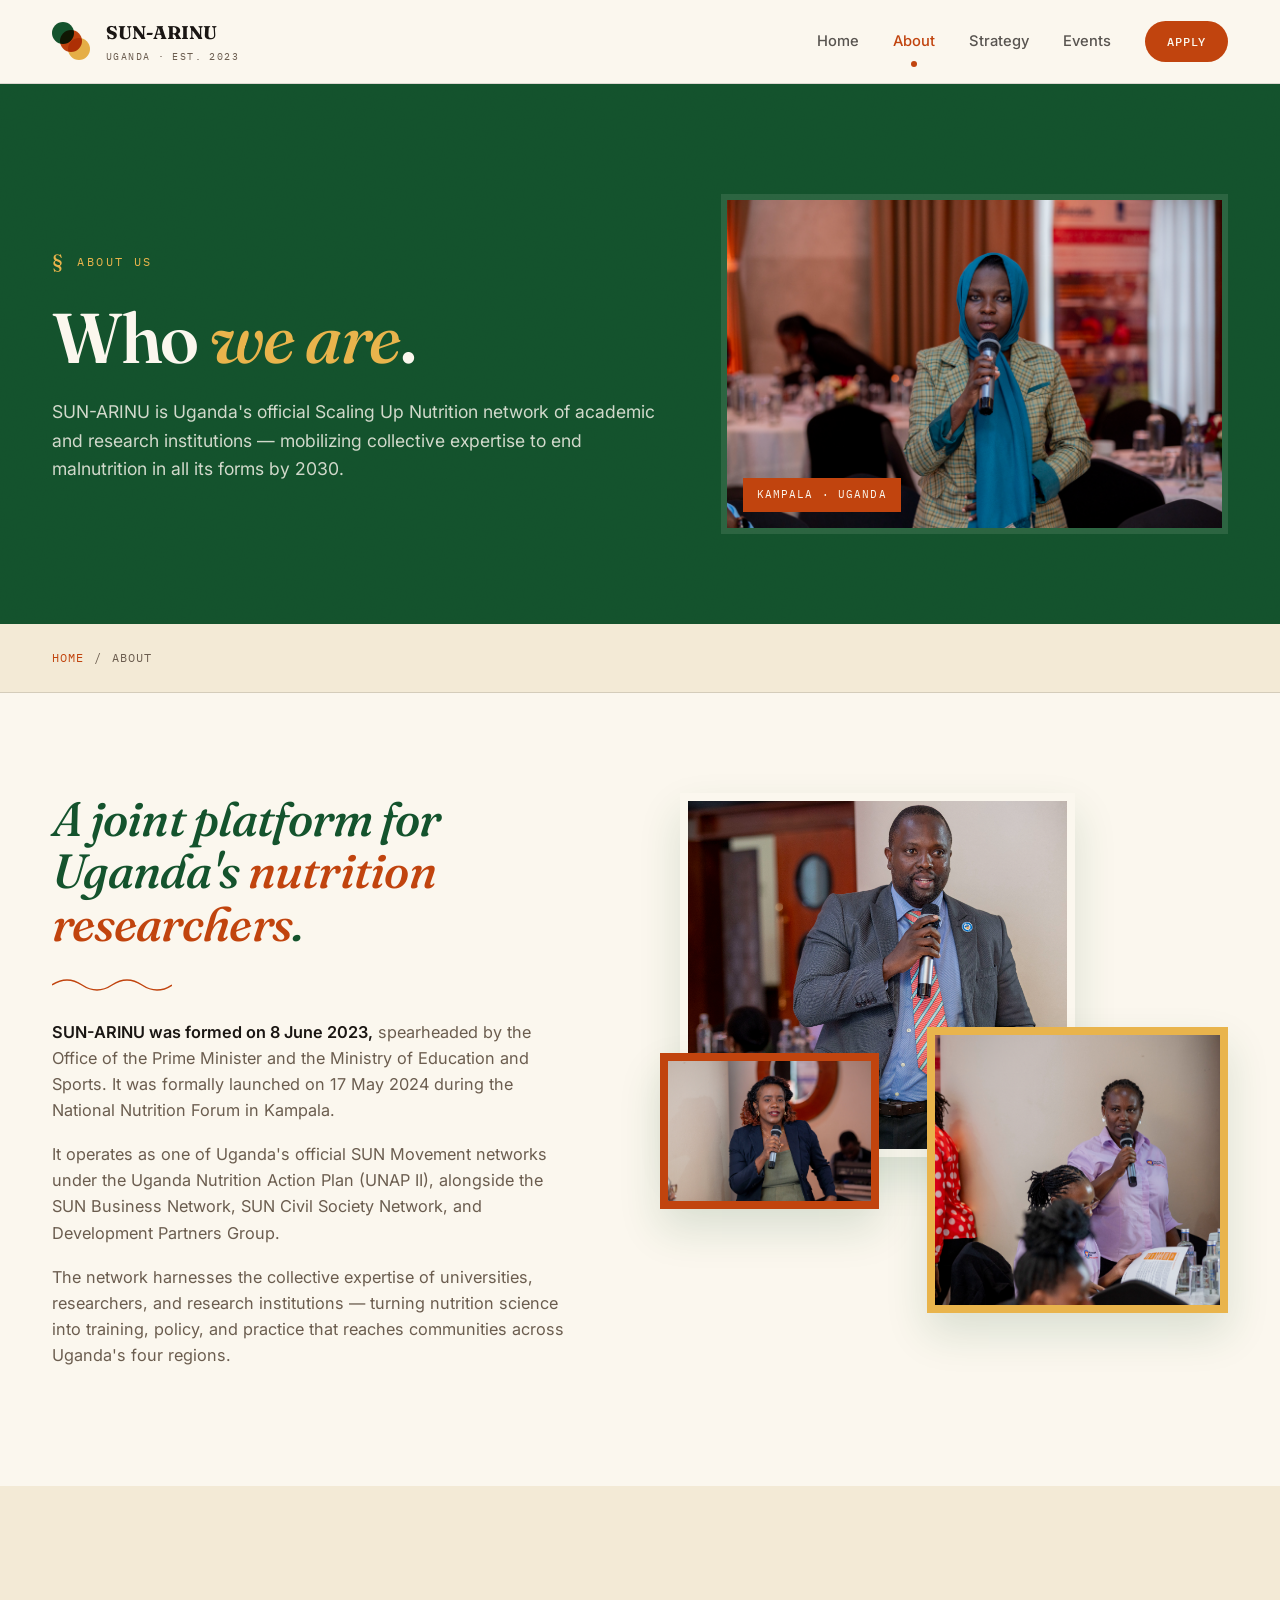
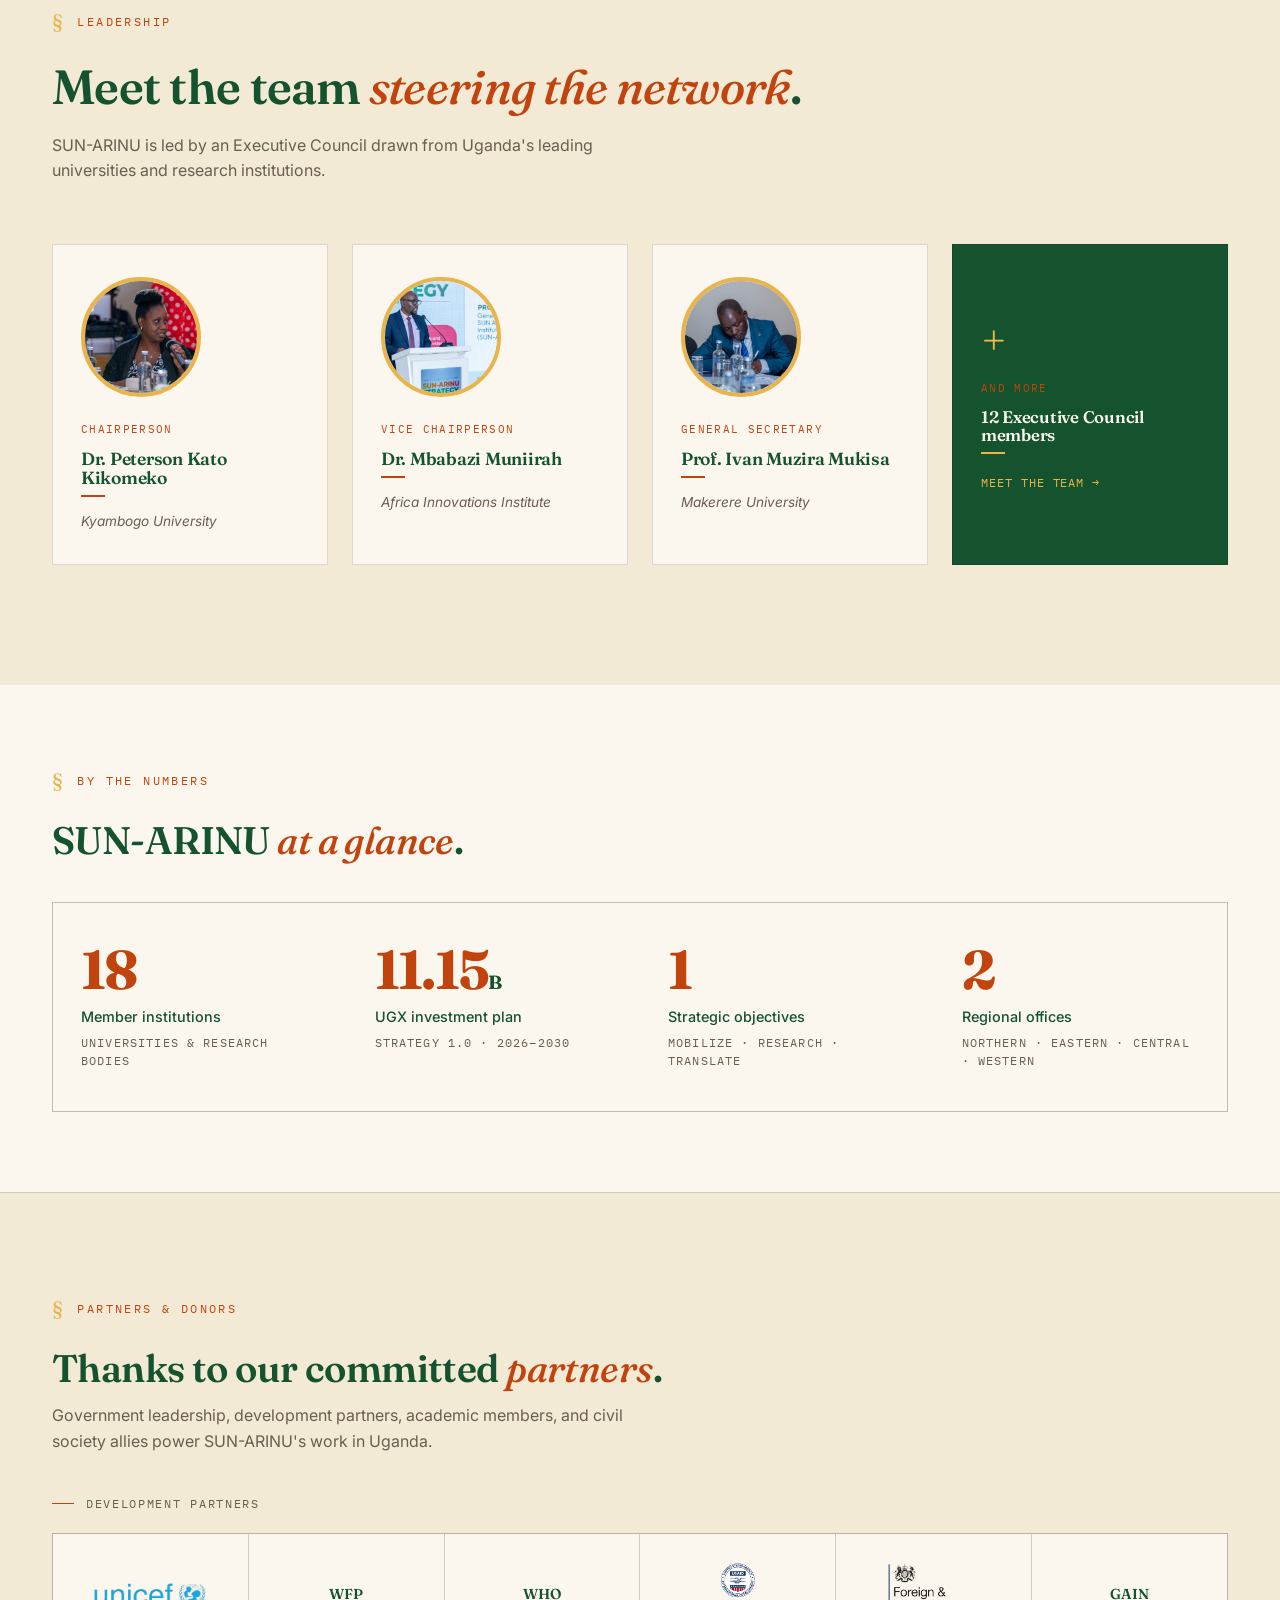
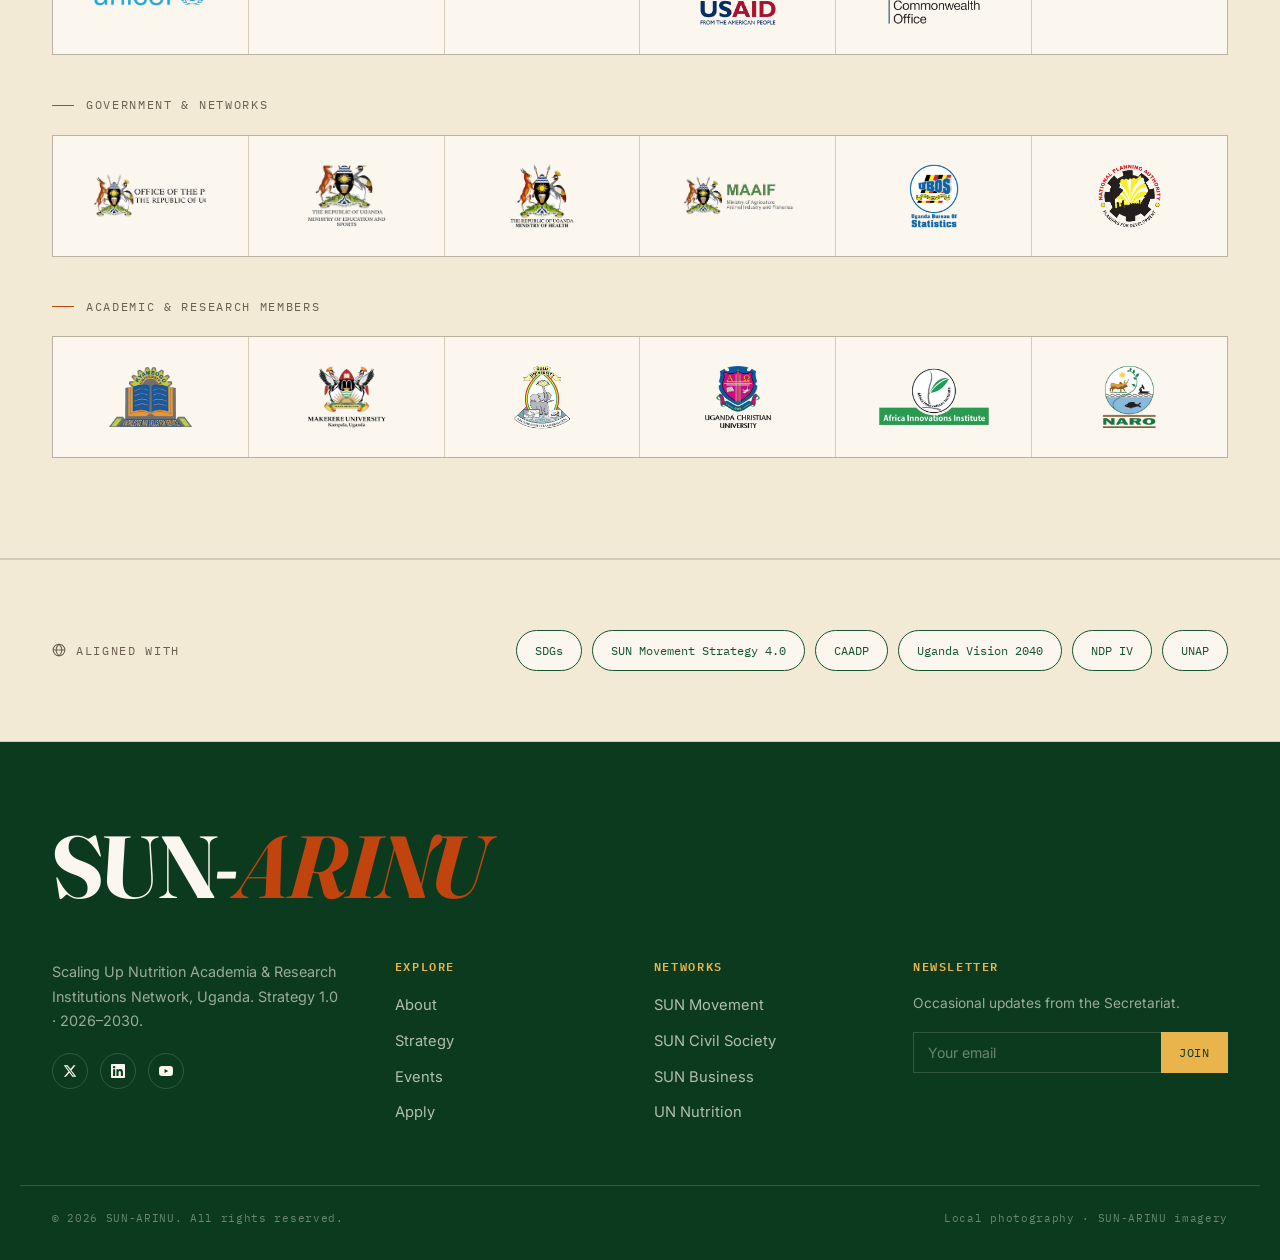
==== about.html @ a125b6dc "update web" ====
<!DOCTYPE html>
<html lang="en">
<head>
<meta charset="UTF-8">
<meta name="viewport" content="width=device-width, initial-scale=1.0">
<title>About &middot; SUN-ARINU</title>
<meta name="description" content="About SUN-ARINU: who we are, our leadership, partners and donors.">
<link rel="preconnect" href="https://fonts.googleapis.com">
<link rel="preconnect" href="https://fonts.gstatic.com" crossorigin>
<link href="https://fonts.googleapis.com/css2?family=Fraunces:opsz,wght@9..144,300;9..144,500;9..144,600;9..144,700;9..144,800&family=Inter:wght@400;500;600;700&family=IBM+Plex+Mono:wght@400;500&display=swap" rel="stylesheet">
<link rel="stylesheet" href="styles.css">
</head>
<body>
<div class="progress" id="progress"></div>
<nav class="top">
  <div class="wrap">
    <a href="index.html" class="brand">
      <span class="brand-mark" aria-hidden="true"><span></span><span></span><span></span></span>
      <span>SUN-ARINU<small>Uganda &middot; est. 2023</small></span>
    </a>
    <div class="navlinks">
      <a href="index.html" class="">Home</a>
      <a href="about.html" class="current">About</a>
      <a href="strategy.html" class="">Strategy</a>
      <a href="events.html" class="">Events</a>
      <a href="apply.html" class="nav-cta">Apply</a>
    </div>
    <button class="hamburger" aria-label="Menu"><span></span><span></span><span></span></button>
  </div>
</nav>
<header class="page-hero">
  <div class="noise"></div>
  <div class="wrap">
    <div>
      <div class="kicker">About us</div>
      <h1>Who <em>we are</em>.</h1>
      <p class="lede">SUN-ARINU is Uganda's official Scaling Up Nutrition network of academic and research institutions &mdash; mobilizing collective expertise to end malnutrition in all its forms by 2030.</p>
    </div>
    <div class="hero-thumb">
      <img src="img/photo-08.jpg" alt="SUN-ARINU community" loading="eager">
      <div class="tag">Kampala &middot; Uganda</div>
    </div>
  </div>
</header>
<div class="crumbs"><div class="wrap"><a href="index.html">Home</a><span class="sep">/</span>About</div></div>
<section class="about-story">
  <div class="wrap">
    <div class="grid">
      <div class="reveal">
        <h2>A joint platform for Uganda's <em>nutrition researchers</em>.</h2>
        <svg class="wave" viewBox="0 0 120 20"><path d="M0,10 Q15,0 30,10 T60,10 T90,10 T120,10"/></svg>
        <p><strong>SUN-ARINU was formed on 8 June 2023,</strong> spearheaded by the Office of the Prime Minister and the Ministry of Education and Sports. It was formally launched on 17 May 2024 during the National Nutrition Forum in Kampala.</p>
        <p>It operates as one of Uganda's official SUN Movement networks under the Uganda Nutrition Action Plan (UNAP II), alongside the SUN Business Network, SUN Civil Society Network, and Development Partners Group.</p>
        <p>The network harnesses the collective expertise of universities, researchers, and research institutions &mdash; turning nutrition science into training, policy, and practice that reaches communities across Uganda's four regions.</p>
      </div>
      <div class="collage reveal">
        <div class="collage-img a"><img src="img/photo-09.jpg" alt="Community" loading="lazy"><div class="collage-tag">Community</div></div>
        <div class="collage-img b"><img src="img/photo-10.jpg" alt="Field work" loading="lazy"></div>
        <div class="collage-img c"><img src="img/photo-11.jpg" alt="Team" loading="lazy"></div>
      </div>
    </div>
  </div>
</section>
<section class="lead">
  <div class="wrap">
    <div class="kicker">Leadership</div>
    <h2>Meet the team <em>steering the network</em>.</h2>
    <p class="lead-intro">SUN-ARINU is led by an Executive Council drawn from Uganda's leading universities and research institutions.</p>
    <div class="lead-grid">
      <div class="lead-card reveal">
        <div class="lead-avatar"><img src="img/photo-12.jpg" alt="Chairperson" loading="lazy"></div>
        <div class="lead-role">Chairperson</div>
        <h3>Dr. Peterson Kato Kikomeko</h3>
        <div class="lead-aff">Kyambogo University</div>
      </div>
      <div class="lead-card reveal">
        <div class="lead-avatar"><img src="img/photo-13.jpg" alt="Vice Chairperson" loading="lazy"></div>
        <div class="lead-role">Vice Chairperson</div>
        <h3>Dr. Mbabazi Muniirah</h3>
        <div class="lead-aff">Africa Innovations Institute</div>
      </div>
      <div class="lead-card reveal">
        <div class="lead-avatar"><img src="img/photo-14.jpg" alt="General Secretary" loading="lazy"></div>
        <div class="lead-role">General Secretary</div>
        <h3>Prof. Ivan Muzira Mukisa</h3>
        <div class="lead-aff">Makerere University</div>
      </div>
      <div class="lead-card lead-more reveal">
        <div class="plus">+</div>
        <div class="lead-role">And more</div>
        <h3>12 Executive Council members</h3>
        <div class="arrow">Meet the team &rarr;</div>
      </div>
    </div>
  </div>
</section>
<section class="stat-strip">
  <div class="wrap">
    <div class="kicker">By the numbers</div>
    <h2 style="font-size:clamp(1.8rem,3vw,2.4rem);color:var(--forest);margin-bottom:40px;">SUN-ARINU <em style="color:var(--terracotta);font-style:italic;font-weight:500;">at a glance</em>.</h2>
    <div class="stats-row">
      <div class="stat-cell"><div class="num" data-count="30">0</div><div class="sub">Member institutions</div><div class="lbl">Universities &amp; research bodies</div></div>
      <div class="stat-cell"><div class="num">11.15<span style="font-size:1.2rem;color:var(--forest);">B</span></div><div class="sub">UGX investment plan</div><div class="lbl">Strategy 1.0 &middot; 2026&ndash;2030</div></div>
      <div class="stat-cell"><div class="num" data-count="3">0</div><div class="sub">Strategic objectives</div><div class="lbl">Mobilize &middot; Research &middot; Translate</div></div>
      <div class="stat-cell"><div class="num" data-count="4">0</div><div class="sub">Regional offices</div><div class="lbl">Northern &middot; Eastern &middot; Central &middot; Western</div></div>
    </div>
  </div>
</section>
<section class="partners">
  <div class="wrap">
    <div class="kicker">Partners &amp; Donors</div>
    <h2>Thanks to our committed <em>partners</em>.</h2>
    <p style="color:var(--stone);max-width:60ch;">Government leadership, development partners, academic members, and civil society allies power SUN-ARINU's work in Uganda.</p>
    <div class="subhead">Development Partners</div>
    <div class="plogos">
      <div class="plogo" data-org="UNICEF"><img class="logo-img" src="logos/unicef.png" alt="UNICEF"></div>
      <div class="plogo" data-org="WFP"><img class="logo-img" src="logos/wfp.png" alt="WFP"></div>
      <div class="plogo" data-org="WHO"><img class="logo-img" src="logos/who.png" alt="WHO"></div>
      <div class="plogo" data-org="USAID"><img class="logo-img" src="logos/usaid.png" alt="USAID"></div>
      <div class="plogo" data-org="FCDO"><img class="logo-img" src="logos/fcdo.png" alt="FCDO"></div>
      <div class="plogo" data-org="GAIN"><img class="logo-img" src="logos/gain.png" alt="GAIN"></div>
    </div>
    <div class="subhead">Government &amp; Networks</div>
    <div class="plogos">
      <div class="plogo" data-org="Office of the Prime Minister"><img class="logo-img" src="logos/opm.png" alt="Office of the Prime Minister"></div>
      <div class="plogo" data-org="Ministry of Education &amp; Sports"><img class="logo-img" src="logos/moes.png" alt="Ministry of Education &amp; Sports"></div>
      <div class="plogo" data-org="Ministry of Health"><img class="logo-img" src="logos/moh.png" alt="Ministry of Health"></div>
      <div class="plogo" data-org="MAAIF"><img class="logo-img" src="logos/maaif.png" alt="MAAIF"></div>
      <div class="plogo" data-org="UBOS"><img class="logo-img" src="logos/ubos.png" alt="UBOS"></div>
      <div class="plogo" data-org="NPA"><img class="logo-img" src="logos/npa.png" alt="NPA"></div>
    </div>
    <div class="subhead">Academic &amp; Research Members</div>
    <div class="plogos">
      <div class="plogo" data-org="Kyambogo University"><img class="logo-img" src="logos/kyambogo.png" alt="Kyambogo University"></div>
      <div class="plogo" data-org="Makerere University"><img class="logo-img" src="logos/makerere.png" alt="Makerere University"></div>
      <div class="plogo" data-org="Gulu University"><img class="logo-img" src="logos/gulu.png" alt="Gulu University"></div>
      <div class="plogo" data-org="Uganda Christian University"><img class="logo-img" src="logos/ucu.png" alt="Uganda Christian University"></div>
      <div class="plogo" data-org="Africa Innovations Institute"><img class="logo-img" src="logos/afrii.png" alt="Africa Innovations Institute"></div>
      <div class="plogo" data-org="NARO"><img class="logo-img" src="logos/naro.png" alt="NARO"></div>
    </div>
  </div>
</section>
<section class="frameworks">
  <div class="wrap">
    <span class="fw-label">
      <svg width="14" height="14" viewBox="0 0 24 24" fill="none" stroke="currentColor" stroke-width="1.8"><circle cx="12" cy="12" r="10"/><path d="M2 12h20M12 2c3 3 5 6.5 5 10s-2 7-5 10c-3-3-5-6.5-5-10s2-7 5-10z"/></svg>
      Aligned with
    </span>
    <div class="fw-chips">
      <span class="fw-chip">SDGs</span>
      <span class="fw-chip">SUN Movement Strategy 4.0</span>
      <span class="fw-chip">CAADP</span>
      <span class="fw-chip">Uganda Vision 2040</span>
      <span class="fw-chip">NDP IV</span>
      <span class="fw-chip">UNAP</span>
    </div>
  </div>
</section>
<footer>
  <div class="wrap">
    <div class="footmark">SUN-<em>ARINU</em></div>
    <div class="fgrid">
      <div>
        <p>Scaling Up Nutrition Academia &amp; Research Institutions Network, Uganda. Strategy 1.0 &middot; 2026&ndash;2030.</p>
        <div class="socials" style="margin-top:20px">
          <a href="#" aria-label="X"><svg width="14" height="14" viewBox="0 0 24 24" fill="currentColor"><path d="M18.244 2.25h3.308l-7.227 8.26 8.502 11.24H16.17l-5.214-6.817L4.99 21.75H1.68l7.73-8.835L1.254 2.25H8.08l4.713 6.231zm-1.161 17.52h1.833L7.084 4.126H5.117z"/></svg></a>
          <a href="#" aria-label="LinkedIn"><svg width="14" height="14" viewBox="0 0 24 24" fill="currentColor"><path d="M20.447 20.452h-3.554v-5.569c0-1.328-.027-3.037-1.852-3.037-1.853 0-2.136 1.445-2.136 2.939v5.667H9.351V9h3.414v1.561h.046c.477-.9 1.637-1.85 3.37-1.85 3.601 0 4.267 2.37 4.267 5.455v6.286zM5.337 7.433a2.062 2.062 0 01-2.063-2.065 2.063 2.063 0 112.063 2.065zm1.782 13.019H3.555V9h3.564v11.452zM22.225 0H1.771C.792 0 0 .774 0 1.729v20.542C0 23.227.792 24 1.771 24h20.451C23.2 24 24 23.227 24 22.271V1.729C24 .774 23.2 0 22.222 0z"/></svg></a>
          <a href="#" aria-label="YouTube"><svg width="14" height="14" viewBox="0 0 24 24" fill="currentColor"><path d="M23.498 6.186a3.016 3.016 0 00-2.122-2.136C19.505 3.545 12 3.545 12 3.545s-7.505 0-9.377.505A3.017 3.017 0 00.502 6.186C0 8.07 0 12 0 12s0 3.93.502 5.814a3.016 3.016 0 002.122 2.136c1.871.505 9.376.505 9.376.505s7.505 0 9.377-.505a3.015 3.015 0 002.122-2.136C24 15.93 24 12 24 12s0-3.93-.502-5.814zM9.545 15.568V8.432L15.818 12l-6.273 3.568z"/></svg></a>
        </div>
      </div>
      <div><h4>Explore</h4><ul>
        <li><a href="about.html">About</a></li>
        <li><a href="strategy.html">Strategy</a></li>
        <li><a href="events.html">Events</a></li>
        <li><a href="apply.html">Apply</a></li>
      </ul></div>
      <div><h4>Networks</h4><ul>
        <li><a href="https://scalingupnutrition.org" target="_blank" rel="noopener">SUN Movement</a></li>
        <li><a href="#">SUN Civil Society</a></li>
        <li><a href="#">SUN Business</a></li>
        <li><a href="#">UN Nutrition</a></li>
      </ul></div>
      <div>
        <h4>Newsletter</h4>
        <p style="font-size:0.86rem">Occasional updates from the Secretariat.</p>
        <form class="newsletter" onsubmit="event.preventDefault();this.innerHTML='<span style=color:var(--gold);font-family:IBM+Plex+Mono,monospace;font-size:0.78rem;letter-spacing:0.06em;text-transform:uppercase>Subscribed &#10003;</span>'">
          <input type="email" placeholder="Your email" required>
          <button type="submit">Join</button>
        </form>
      </div>
    </div>
  </div>
  <div class="footnote">
    <span>&copy; 2026 SUN-ARINU. All rights reserved.</span>
    <span>Local photography &middot; SUN-ARINU imagery</span>
  </div>
</footer>
<script src="script.js"></script>
</body></html>
---- styles.css ----
:root {
    --forest: #14532D;
    --forest-deep: #0B3A1E;
    --terracotta: #C1440E;
    --terracotta-deep: #8F3208;
    --gold: #E9B44C;
    --gold-deep: #C99633;
    --cream: #FBF7EE;
    --cream-warm: #F3EAD6;
    --ink: #1A1613;
    --stone: #6B5D4F;
    --line: rgba(26, 22, 19, 0.14);
    --line-dark: rgba(251, 247, 238, 0.16);
    --max: 1240px
}

* {
    box-sizing: border-box;
    margin: 0;
    padding: 0
}

html {
    scroll-behavior: smooth
}

body {
    background: var(--cream);
    color: var(--ink);
    font-family: 'Inter', system-ui, sans-serif;
    line-height: 1.6;
    -webkit-font-smoothing: antialiased;
    overflow-x: hidden
}

h1,
h2,
h3,
h4 {
    font-family: 'Fraunces', serif;
    font-weight: 600;
    letter-spacing: -0.015em;
    line-height: 1.08
}

a {
    color: inherit;
    text-decoration: none
}

img {
    max-width: 100%;
    display: block
}

::selection {
    background: var(--forest);
    color: var(--cream)
}

::-webkit-scrollbar {
    width: 8px;
    height: 8px
}

::-webkit-scrollbar-track {
    background: var(--cream-warm)
}

::-webkit-scrollbar-thumb {
    background: var(--terracotta)
}

::-webkit-scrollbar-thumb:hover {
    background: var(--terracotta-deep)
}

.wrap {
    max-width: var(--max);
    margin: 0 auto;
    padding: 0 32px
}

section {
    padding: 120px 0;
    position: relative
}

@media(max-width:720px) {
    section {
        padding: 80px 0
    }

    .wrap {
        padding: 0 22px
    }
}

.kicker {
    font-family: 'IBM Plex Mono', monospace;
    font-size: 0.75rem;
    letter-spacing: 0.2em;
    text-transform: uppercase;
    color: var(--terracotta);
    display: inline-flex;
    align-items: center;
    gap: 12px;
    margin-bottom: 24px
}

.kicker::before {
    content: "\A7";
    color: var(--gold);
    font-family: 'Fraunces', serif;
    font-size: 1.2rem;
    font-weight: 500
}

.progress {
    position: fixed;
    top: 0;
    left: 0;
    height: 3px;
    background: var(--terracotta);
    width: 0;
    z-index: 200;
    transition: width .1s
}

nav.top {
    position: sticky;
    top: 0;
    z-index: 100;
    background: rgba(251, 247, 238, 0.94);
    backdrop-filter: blur(12px);
    -webkit-backdrop-filter: blur(12px);
    border-bottom: 1px solid var(--line)
}

nav.top .wrap {
    display: flex;
    align-items: center;
    justify-content: space-between;
    padding-top: 18px;
    padding-bottom: 18px
}

.brand {
    display: flex;
    align-items: center;
    gap: 14px;
    font-family: 'Fraunces', serif;
    font-weight: 700;
    font-size: 1.15rem
}

.brand-mark {
    width: 40px;
    height: 40px;
    position: relative;
    flex-shrink: 0
}

.brand-mark span {
    position: absolute;
    width: 22px;
    height: 22px;
    border-radius: 50%
}

.brand-mark span:nth-child(1) {
    background: var(--forest);
    top: 0;
    left: 0
}

.brand-mark span:nth-child(2) {
    background: var(--terracotta);
    top: 8px;
    left: 8px;
    mix-blend-mode: multiply
}

.brand-mark span:nth-child(3) {
    background: var(--gold);
    top: 16px;
    left: 16px;
    mix-blend-mode: multiply
}

.brand small {
    display: block;
    font-family: 'IBM Plex Mono', monospace;
    font-weight: 400;
    font-size: 0.62rem;
    letter-spacing: 0.14em;
    color: var(--stone);
    text-transform: uppercase;
    margin-top: 2px
}

.navlinks {
    display: flex;
    gap: 34px;
    align-items: center;
    font-size: 0.92rem
}

.navlinks a {
    color: var(--ink);
    opacity: 0.72;
    font-weight: 500;
    transition: opacity .2s, color .2s;
    position: relative
}

.navlinks a:hover {
    opacity: 1;
    color: var(--terracotta)
}

.navlinks a.current {
    color: var(--terracotta);
    opacity: 1
}

.navlinks a.current::after {
    content: "";
    display: block;
    width: 6px;
    height: 6px;
    border-radius: 50%;
    background: var(--terracotta);
    position: absolute;
    left: 50%;
    transform: translateX(-50%);
    bottom: -14px
}

.nav-cta {
    background: var(--terracotta);
    color: var(--cream) !important;
    opacity: 1 !important;
    padding: 11px 22px;
    border-radius: 100px;
    font-family: 'IBM Plex Mono', monospace;
    font-size: 0.76rem;
    letter-spacing: 0.06em;
    text-transform: uppercase;
    font-weight: 500;
    transition: background .2s, transform .2s
}

.nav-cta:hover {
    background: var(--terracotta-deep);
    transform: translateY(-1px)
}

.nav-cta.current::after {
    display: none
}

.hamburger {
    display: none;
    background: none;
    border: 0;
    width: 38px;
    height: 38px;
    cursor: pointer
}

.hamburger span {
    display: block;
    width: 22px;
    height: 2px;
    background: var(--ink);
    margin: 5px auto
}

@media(max-width:820px) {
    .navlinks {
        display: none
    }

    .hamburger {
        display: block
    }
}

.btn {
    padding: 15px 28px;
    border-radius: 100px;
    font-family: 'IBM Plex Mono', monospace;
    font-size: 0.82rem;
    letter-spacing: 0.05em;
    text-transform: uppercase;
    font-weight: 500;
    border: 1.5px solid transparent;
    cursor: pointer;
    display: inline-block;
    transition: all .2s
}

.btn-primary {
    background: var(--terracotta);
    color: var(--cream)
}

.btn-primary:hover {
    background: var(--terracotta-deep);
    transform: translateY(-2px);
    color: var(--cream)
}

.btn-ghost {
    border-color: var(--forest);
    color: var(--forest);
    background: transparent
}

.btn-ghost:hover {
    background: var(--forest);
    color: var(--cream)
}

.hero {
    min-height: 88vh;
    display: grid;
    grid-template-columns: 1.15fr 1fr;
    padding: 0;
    background: var(--cream);
    position: relative;
    overflow: hidden
}

@media(max-width:900px) {
    .hero {
        grid-template-columns: 1fr;
        min-height: auto
    }
}

.hero-left {
    padding: 100px 32px 100px 8vw;
    display: flex;
    flex-direction: column;
    justify-content: center;
    position: relative;
    z-index: 2
}

@media(max-width:1200px) {
    .hero-left {
        padding: 100px 32px
    }
}

.hero-left h1 {
    font-size: clamp(2.6rem, 5.8vw, 5.2rem);
    font-weight: 600;
    letter-spacing: -0.03em;
    color: var(--ink);
    margin-bottom: 32px
}

.hero-left h1 em {
    color: var(--terracotta);
    font-style: italic;
    font-weight: 500
}

.hero-left .lede {
    font-size: 1.15rem;
    color: var(--stone);
    max-width: 52ch;
    margin-bottom: 44px
}

.hero-actions {
    display: flex;
    gap: 14px;
    flex-wrap: wrap;
    margin-bottom: 56px
}

.mini-stats {
    display: flex;
    gap: 14px;
    flex-wrap: wrap
}

.mini-stat {
    background: var(--cream);
    border: 1px solid var(--forest);
    padding: 14px 20px;
    border-radius: 100px;
    display: inline-flex;
    align-items: baseline;
    gap: 10px;
    transition: transform .2s, background .2s
}

.mini-stat:hover {
    transform: translateY(-3px);
    background: var(--cream-warm)
}

.mini-stat b {
    font-family: 'Fraunces', serif;
    font-weight: 700;
    color: var(--forest);
    font-size: 1rem
}

.mini-stat span {
    font-family: 'IBM Plex Mono', monospace;
    font-size: 0.72rem;
    color: var(--stone);
    text-transform: uppercase;
    letter-spacing: 0.06em
}

.hero-right {
    position: relative;
    overflow: hidden;
    background: var(--forest)
}

.hero-right img {
    width: 100%;
    height: 100%;
    object-fit: cover;
    object-position: center;
    min-height: 520px;
    animation: kenburns 30s ease-in-out infinite alternate
}

@keyframes kenburns {
    from {
        transform: scale(1) translate(0, 0)
    }

    to {
        transform: scale(1.08) translate(-1%, -2%)
    }
}

.hero-overlay {
    position: absolute;
    left: 0;
    right: 0;
    bottom: 0;
    height: 40%;
    background: linear-gradient(to top, var(--forest-deep), transparent);
    pointer-events: none
}

.hero-badge {
    position: absolute;
    bottom: 40px;
    left: 40px;
    background: var(--forest-deep);
    padding: 16px 22px;
    border-left: 4px solid var(--gold);
    color: var(--cream);
    max-width: 260px
}

.hero-badge .lbl {
    font-family: 'IBM Plex Mono', monospace;
    font-size: 0.65rem;
    letter-spacing: 0.14em;
    text-transform: uppercase;
    color: var(--gold);
    margin-bottom: 6px
}

.hero-badge .val {
    font-family: 'Fraunces', serif;
    font-weight: 600;
    font-size: 1.05rem
}

.marquee {
    background: var(--forest-deep);
    color: var(--gold);
    overflow: hidden;
    padding: 18px 0;
    border-top: 3px solid var(--gold);
    border-bottom: 3px solid var(--gold)
}

.marquee-track {
    display: flex;
    gap: 60px;
    white-space: nowrap;
    animation: scroll 50s linear infinite;
    font-family: 'IBM Plex Mono', monospace;
    font-size: 0.88rem;
    letter-spacing: 0.08em;
    text-transform: uppercase
}

.marquee-track span {
    display: inline-flex;
    align-items: center;
    gap: 60px
}

@keyframes scroll {
    from {
        transform: translateX(0)
    }

    to {
        transform: translateX(-50%)
    }
}

.page-hero {
    background: var(--forest);
    color: var(--cream);
    padding: 110px 0 90px;
    position: relative;
    overflow: hidden
}

.page-hero .noise {
    position: absolute;
    inset: 0;
    pointer-events: none;
    opacity: 0.06;
    background-image: url("data:image/svg+xml;utf8,<svg xmlns='http://www.w3.org/2000/svg' width='200' height='200'><filter id='n'><feTurbulence type='fractalNoise' baseFrequency='0.9' numOctaves='2'/></filter><rect width='100%25' height='100%25' filter='url(%23n)'/></svg>");
    mix-blend-mode: multiply
}

.page-hero .wrap {
    position: relative;
    z-index: 2;
    display: grid;
    grid-template-columns: 1.2fr 1fr;
    gap: 60px;
    align-items: center
}

@media(max-width:900px) {
    .page-hero .wrap {
        grid-template-columns: 1fr;
        gap: 40px
    }
}

.page-hero .kicker {
    color: var(--gold)
}

.page-hero .kicker::before {
    color: var(--gold)
}

.page-hero h1 {
    font-size: clamp(2.4rem, 5.5vw, 4.4rem);
    color: var(--cream);
    letter-spacing: -0.02em;
    margin-bottom: 24px;
    line-height: 1.05
}

.page-hero h1 em {
    color: var(--gold);
    font-style: italic;
    font-weight: 500
}

.page-hero p.lede {
    font-size: 1.1rem;
    color: rgba(251, 247, 238, 0.82);
    max-width: 56ch
}

.hero-thumb {
    position: relative;
    height: 340px;
    overflow: hidden;
    border: 6px solid rgba(251, 247, 238, 0.1)
}

.hero-thumb img {
    width: 100%;
    height: 100%;
    object-fit: cover
}

.hero-thumb .tag {
    position: absolute;
    bottom: 16px;
    left: 16px;
    background: var(--terracotta);
    color: var(--cream);
    padding: 8px 14px;
    font-family: 'IBM Plex Mono', monospace;
    font-size: 0.7rem;
    letter-spacing: 0.1em;
    text-transform: uppercase
}

.crumbs {
    padding: 24px 0;
    background: var(--cream-warm);
    border-bottom: 1px solid var(--line);
    font-family: 'IBM Plex Mono', monospace;
    font-size: 0.75rem;
    letter-spacing: 0.08em;
    text-transform: uppercase;
    color: var(--stone)
}

.crumbs a {
    color: var(--terracotta)
}

.crumbs a:hover {
    color: var(--terracotta-deep)
}

.crumbs .sep {
    margin: 0 10px;
    color: var(--stone)
}

.featured {
    padding: 100px 0;
    background: var(--cream)
}

.featured h2 {
    font-size: clamp(2rem, 4vw, 3rem);
    color: var(--forest);
    margin-bottom: 16px
}

.featured h2 em {
    color: var(--terracotta);
    font-style: italic;
    font-weight: 500
}

.featured .intro {
    color: var(--stone);
    max-width: 60ch;
    margin-bottom: 60px
}

.fcards {
    display: grid;
    grid-template-columns: repeat(3, 1fr);
    gap: 28px
}

@media(max-width:900px) {
    .fcards {
        grid-template-columns: 1fr
    }
}

.fcard {
    background: var(--cream-warm);
    border: 1px solid var(--line);
    overflow: hidden;
    transition: transform .3s, border-color .3s;
    display: flex;
    flex-direction: column
}

.fcard:hover {
    transform: translateY(-6px);
    border-color: var(--terracotta)
}

.fcard-img {
    position: relative;
    height: 240px;
    overflow: hidden
}

.fcard-img img {
    width: 100%;
    height: 100%;
    object-fit: cover;
    transition: transform .6s
}

.fcard:hover .fcard-img img {
    transform: scale(1.05)
}

.fcard-badge {
    position: absolute;
    top: 16px;
    left: 16px;
    background: var(--forest);
    color: var(--cream);
    padding: 8px 12px;
    font-family: 'IBM Plex Mono', monospace;
    font-size: 0.68rem;
    letter-spacing: 0.1em;
    text-transform: uppercase
}

.fcard-body {
    padding: 28px;
    flex: 1;
    display: flex;
    flex-direction: column
}

.fcard .meta {
    font-family: 'IBM Plex Mono', monospace;
    font-size: 0.7rem;
    color: var(--stone);
    letter-spacing: 0.1em;
    text-transform: uppercase;
    margin-bottom: 14px;
    display: flex;
    align-items: center;
    gap: 8px
}

.fcard h3 {
    color: var(--forest);
    font-size: 1.2rem;
    margin-bottom: 12px;
    line-height: 1.25
}

.fcard p {
    color: var(--stone);
    font-size: 0.92rem;
    margin-bottom: 18px;
    flex: 1
}

.fcard .cta {
    color: var(--terracotta);
    font-family: 'IBM Plex Mono', monospace;
    font-size: 0.78rem;
    letter-spacing: 0.08em;
    text-transform: uppercase;
    border-bottom: 1px solid var(--terracotta);
    padding-bottom: 3px;
    align-self: flex-start
}

.fcard .cta:hover {
    color: var(--terracotta-deep)
}

.partners {
    background: var(--cream-warm);
    padding: 100px 0;
    border-top: 1px solid var(--line);
    border-bottom: 1px solid var(--line)
}

.partners h2 {
    font-size: clamp(1.8rem, 3vw, 2.4rem);
    color: var(--forest);
    margin-bottom: 14px
}

.partners h2 em {
    color: var(--terracotta);
    font-style: italic;
    font-weight: 500
}

.partners .subhead {
    font-family: 'IBM Plex Mono', monospace;
    font-size: 0.75rem;
    text-transform: uppercase;
    letter-spacing: 0.14em;
    color: var(--stone);
    margin: 40px 0 20px;
    display: flex;
    align-items: center;
    gap: 12px
}

.partners .subhead::before {
    content: "";
    width: 22px;
    height: 1px;
    background: var(--terracotta)
}

.plogos {
    display: grid;
    grid-template-columns: repeat(6, 1fr);
    gap: 1px;
    background: var(--line);
    border: 1px solid var(--line)
}

@media(max-width:900px) {
    .plogos {
        grid-template-columns: repeat(3, 1fr)
    }
}

@media(max-width:560px) {
    .plogos {
        grid-template-columns: repeat(2, 1fr)
    }
}

.plogo {
    background: var(--cream);
    min-height: 120px;
    padding: 22px 20px;
    display: flex;
    align-items: center;
    justify-content: center;
    position: relative;
    transition: background .2s;
    overflow: hidden
}

.plogo:hover {
    background: var(--cream-warm)
}

.plogo .logo-img {
    max-width: 80%;
    max-height: 70px;
    width: auto;
    height: auto;
    object-fit: contain;
    filter: grayscale(15%);
    transition: filter .2s
}

.plogo:hover .logo-img {
    filter: grayscale(0%)
}

.plogo::before {
    content: attr(data-org);
    font-family: 'Fraunces', serif;
    font-weight: 600;
    color: var(--forest);
    font-size: 0.9rem;
    line-height: 1.2;
    text-align: center;
    display: none;
    padding: 0 8px
}

.plogo.no-logo::before {
    display: block
}

.plogo.no-logo .logo-img {
    display: none
}

.plogo.no-logo:hover::before {
    color: var(--terracotta)
}

.stat-strip {
    background: var(--cream);
    padding: 80px 0
}

.stats-row {
    display: grid;
    grid-template-columns: repeat(4, 1fr);
    gap: 0;
    border: 1px solid var(--line);
    background: var(--line)
}

@media(max-width:820px) {
    .stats-row {
        grid-template-columns: repeat(2, 1fr)
    }
}

.stat-cell {
    background: var(--cream);
    padding: 40px 28px;
    text-align: left;
    transition: background .2s
}

.stat-cell:hover {
    background: var(--cream-warm)
}

.stat-cell .num {
    font-family: 'Fraunces', serif;
    font-size: 3.4rem;
    font-weight: 700;
    color: var(--terracotta);
    line-height: 1;
    letter-spacing: -0.03em;
    margin-bottom: 8px
}

.stat-cell .sub {
    color: var(--forest);
    font-size: 0.9rem;
    margin-bottom: 6px;
    font-weight: 500
}

.stat-cell .lbl {
    font-family: 'IBM Plex Mono', monospace;
    font-size: 0.72rem;
    letter-spacing: 0.1em;
    text-transform: uppercase;
    color: var(--stone)
}

.events-list {
    padding: 100px 0;
    background: var(--cream)
}

.event-tab {
    margin-bottom: 60px;
    display: flex;
    gap: 0;
    border-bottom: 1px solid var(--line);
    flex-wrap: wrap
}

.event-tab button {
    background: none;
    border: 0;
    font-family: 'IBM Plex Mono', monospace;
    font-size: 0.9rem;
    letter-spacing: 0.08em;
    text-transform: uppercase;
    color: var(--stone);
    padding: 20px 32px 24px;
    cursor: pointer;
    position: relative;
    transition: color .3s
}

.event-tab button strong {
    font-family: 'Fraunces', serif;
    font-weight: 600;
    color: var(--terracotta);
    margin-right: 10px;
    font-size: 1.05rem
}

.event-tab button.active {
    color: var(--forest)
}

.event-tab button::after {
    content: "";
    position: absolute;
    left: 20px;
    right: 20px;
    bottom: -1px;
    height: 3px;
    background: var(--terracotta);
    transform: scaleX(0);
    transform-origin: center;
    transition: transform .3s ease
}

.event-tab button.active::after {
    transform: scaleX(1)
}

.event-list-panel {
    display: none
}

.event-list-panel.active {
    display: block
}

.event-item {
    display: grid;
    grid-template-columns: 1fr 2fr;
    gap: 40px;
    padding: 40px 0;
    border-top: 1px solid var(--line);
    transition: padding .2s, background .2s
}

.event-item:last-child {
    border-bottom: 1px solid var(--line)
}

.event-item:hover {
    background: var(--cream-warm);
    padding-left: 20px;
    padding-right: 20px
}

@media(max-width:820px) {
    .event-item {
        grid-template-columns: 1fr;
        gap: 20px
    }
}

.event-img {
    position: relative;
    height: 220px;
    overflow: hidden
}

.event-img img {
    width: 100%;
    height: 100%;
    object-fit: cover
}

.event-date {
    position: absolute;
    top: 12px;
    left: 12px;
    background: var(--terracotta);
    color: var(--cream);
    padding: 10px 14px;
    text-align: center;
    font-family: 'IBM Plex Mono', monospace
}

.event-date .day {
    font-family: 'Fraunces', serif;
    font-size: 1.6rem;
    font-weight: 700;
    line-height: 1;
    display: block
}

.event-date .mo {
    font-size: 0.68rem;
    letter-spacing: 0.14em;
    text-transform: uppercase;
    margin-top: 2px;
    display: block
}

.event-body {
    display: flex;
    flex-direction: column;
    justify-content: center
}

.event-type {
    font-family: 'IBM Plex Mono', monospace;
    font-size: 0.7rem;
    letter-spacing: 0.12em;
    text-transform: uppercase;
    color: var(--terracotta);
    margin-bottom: 10px
}

.event-body h3 {
    color: var(--forest);
    font-size: 1.35rem;
    margin-bottom: 10px;
    line-height: 1.25
}

.event-body h3 em {
    color: var(--terracotta);
    font-style: italic;
    font-weight: 500
}

.event-body p {
    color: var(--stone);
    font-size: 0.94rem;
    margin-bottom: 14px;
    max-width: 60ch
}

.event-meta {
    display: flex;
    flex-wrap: wrap;
    gap: 20px;
    font-family: 'IBM Plex Mono', monospace;
    font-size: 0.72rem;
    color: var(--stone);
    letter-spacing: 0.06em;
    text-transform: uppercase;
    margin-bottom: 14px
}

.event-actions {
    display: flex;
    flex-wrap: wrap;
    gap: 10px
}

.dl-btn {
    display: inline-flex;
    align-items: center;
    gap: 8px;
    background: var(--cream-warm);
    border: 1px solid var(--line);
    color: var(--forest);
    padding: 10px 16px;
    font-family: 'IBM Plex Mono', monospace;
    font-size: 0.72rem;
    letter-spacing: 0.06em;
    text-transform: uppercase;
    transition: background .2s, color .2s, border-color .2s;
    cursor: pointer
}

.dl-btn:hover {
    background: var(--forest);
    color: var(--cream);
    border-color: var(--forest)
}

.gallery {
    padding: 100px 0;
    background: var(--cream-warm)
}

.gallery h2 {
    font-size: clamp(1.8rem, 3vw, 2.4rem);
    color: var(--forest);
    margin-bottom: 14px
}

.gallery h2 em {
    color: var(--terracotta);
    font-style: italic;
    font-weight: 500
}

.gallery-intro {
    color: var(--stone);
    max-width: 60ch;
    margin-bottom: 40px
}

.gallery-grid {
    display: grid;
    grid-template-columns: repeat(4, 1fr);
    gap: 16px;
    grid-auto-rows: 180px
}

@media(max-width:900px) {
    .gallery-grid {
        grid-template-columns: repeat(2, 1fr)
    }
}

@media(max-width:560px) {
    .gallery-grid {
        grid-template-columns: 1fr
    }
}

.gitem {
    position: relative;
    overflow: hidden;
    cursor: pointer;
    transition: transform .3s;
    background: var(--forest)
}

.gitem:hover {
    transform: scale(0.98)
}

.gitem img {
    width: 100%;
    height: 100%;
    object-fit: cover;
    transition: transform .6s, opacity .3s
}

.gitem:hover img {
    transform: scale(1.08);
    opacity: 0.85
}

.gitem.tall {
    grid-row: span 2
}

.gitem.wide {
    grid-column: span 2
}

.gitem .cap {
    position: absolute;
    bottom: 0;
    left: 0;
    right: 0;
    padding: 14px;
    background: linear-gradient(to top, rgba(11, 58, 30, 0.9), transparent);
    color: var(--cream);
    font-family: 'IBM Plex Mono', monospace;
    font-size: 0.7rem;
    letter-spacing: 0.08em;
    text-transform: uppercase
}

.downloads {
    padding: 100px 0;
    background: var(--cream)
}

.downloads h2 {
    font-size: clamp(1.8rem, 3vw, 2.4rem);
    color: var(--forest);
    margin-bottom: 14px
}

.downloads h2 em {
    color: var(--terracotta);
    font-style: italic;
    font-weight: 500
}

.dl-intro {
    color: var(--stone);
    max-width: 60ch;
    margin-bottom: 40px
}

.dl-list {
    border-top: 1px solid var(--line)
}

.dl-item {
    display: grid;
    grid-template-columns: auto 1fr auto auto;
    gap: 20px;
    align-items: center;
    padding: 20px 0;
    border-bottom: 1px solid var(--line);
    transition: padding-left .2s, padding-right .2s, background .2s
}

.dl-item:hover {
    background: var(--cream-warm);
    padding-left: 20px;
    padding-right: 20px
}

@media(max-width:720px) {
    .dl-item {
        grid-template-columns: auto 1fr;
        gap: 12px
    }

    .dl-item .sz {
        display: none
    }

    .dl-item .dl-btn {
        grid-column: span 2;
        justify-self: start
    }
}

.dl-icon {
    width: 44px;
    height: 44px;
    background: var(--terracotta);
    color: var(--cream);
    display: flex;
    align-items: center;
    justify-content: center;
    font-family: 'IBM Plex Mono', monospace;
    font-size: 0.68rem;
    font-weight: 700;
    letter-spacing: 0.05em
}

.dl-info h4 {
    color: var(--forest);
    font-size: 1rem;
    font-weight: 600;
    margin-bottom: 4px;
    font-family: 'Fraunces', serif
}

.dl-info .desc {
    font-family: 'IBM Plex Mono', monospace;
    font-size: 0.72rem;
    color: var(--stone);
    letter-spacing: 0.05em;
    text-transform: uppercase
}

.dl-item .sz {
    font-family: 'IBM Plex Mono', monospace;
    font-size: 0.72rem;
    color: var(--stone);
    letter-spacing: 0.05em;
    text-transform: uppercase
}

.institutions {
    padding: 100px 0;
    background: var(--cream-warm)
}

.institutions h2 {
    font-size: clamp(1.8rem, 3vw, 2.4rem);
    color: var(--forest);
    margin-bottom: 14px
}

.institutions h2 em {
    color: var(--terracotta);
    font-style: italic;
    font-weight: 500
}

.institutions .intro {
    color: var(--stone);
    max-width: 60ch;
    margin-bottom: 40px
}

.inst-cat {
    font-family: 'IBM Plex Mono', monospace;
    font-size: 0.75rem;
    letter-spacing: 0.14em;
    color: var(--terracotta);
    text-transform: uppercase;
    margin: 40px 0 20px;
    display: flex;
    align-items: center;
    gap: 12px
}

.inst-cat::before {
    content: "\A7";
    color: var(--gold);
    font-family: 'Fraunces', serif;
    font-size: 1.2rem;
    font-weight: 500
}

.inst-cat .count {
    margin-left: auto;
    color: var(--stone);
    font-size: 0.68rem
}

.inst-grid {
    display: grid;
    grid-template-columns: repeat(3, 1fr);
    gap: 1px;
    background: var(--line);
    border: 1px solid var(--line)
}

@media(max-width:820px) {
    .inst-grid {
        grid-template-columns: repeat(2, 1fr)
    }
}

@media(max-width:520px) {
    .inst-grid {
        grid-template-columns: 1fr
    }
}

.inst {
    background: var(--cream);
    padding: 18px 20px;
    min-height: 88px;
    display: flex;
    flex-direction: column;
    align-items: flex-start;
    justify-content: center;
    position: relative;
    transition: background .2s, color .2s;
    overflow: hidden
}

.inst:hover {
    background: var(--forest)
}

.inst .logo-img {
    max-width: 78%;
    max-height: 54px;
    width: auto;
    object-fit: contain;
    filter: grayscale(15%);
    transition: filter .2s
}

.inst:hover .logo-img {
    filter: brightness(0) invert(1)
}

.inst::before {
    content: attr(data-org);
    font-family: 'IBM Plex Mono', monospace;
    font-size: 0.82rem;
    color: var(--forest);
    letter-spacing: 0.02em;
    display: none
}

.inst.no-logo::before {
    display: block
}

.inst.no-logo:hover::before {
    color: var(--cream)
}

.inst.no-logo .logo-img {
    display: none
}

.inst em {
    color: var(--terracotta);
    font-style: italic;
    font-size: 0.7rem;
    display: block;
    margin-top: 4px;
    font-family: 'Fraunces', serif;
    font-weight: 500;
    position: relative;
    z-index: 2
}

.inst:hover em {
    color: var(--gold)
}

.join {
    background: var(--forest);
    color: var(--cream);
    position: relative;
    overflow: hidden
}

.join::before {
    content: "";
    position: absolute;
    inset: 0;
    pointer-events: none;
    opacity: 0.05;
    background-image: radial-gradient(var(--gold) 1.5px, transparent 1.5px);
    background-size: 26px 26px
}

.join .kicker {
    color: var(--gold)
}

.join .kicker::before {
    color: var(--gold)
}

.join-grid {
    display: grid;
    grid-template-columns: 1fr 1.1fr;
    gap: 64px;
    align-items: start;
    position: relative;
    z-index: 2
}

@media(max-width:820px) {
    .join-grid {
        grid-template-columns: 1fr;
        gap: 40px
    }
}

.join-left h2 {
    color: var(--cream);
    font-size: clamp(2rem, 4vw, 3rem);
    margin-bottom: 24px
}

.join-left h2 em {
    color: var(--gold);
    font-style: italic;
    font-weight: 500
}

.join-left p {
    color: rgba(251, 247, 238, 0.78);
    margin-bottom: 28px;
    max-width: 52ch
}

.crit {
    list-style: none;
    margin-top: 24px
}

.crit li {
    padding: 16px 0;
    padding-left: 32px;
    position: relative;
    border-bottom: 1px solid var(--line-dark);
    color: rgba(251, 247, 238, 0.85);
    font-size: 0.95rem
}

.crit li::before {
    content: "\2726";
    position: absolute;
    left: 0;
    top: 16px;
    color: var(--gold)
}

.form-card {
    background: var(--cream);
    color: var(--ink);
    padding: 44px;
    border: 2px solid var(--gold);
    position: relative
}

.form-card::before {
    content: "";
    position: absolute;
    top: -2px;
    left: -2px;
    right: -2px;
    height: 6px;
    background: var(--terracotta)
}

.form-card h3 {
    color: var(--forest);
    font-size: 1.4rem;
    margin-bottom: 8px;
    margin-top: 12px
}

.form-card .form-sub {
    font-family: 'IBM Plex Mono', monospace;
    font-size: 0.72rem;
    color: var(--stone);
    letter-spacing: 0.1em;
    text-transform: uppercase;
    margin-bottom: 32px
}

.field {
    margin-bottom: 18px;
    display: flex;
    flex-direction: column
}

.field label {
    font-family: 'IBM Plex Mono', monospace;
    font-size: 0.68rem;
    color: var(--stone);
    letter-spacing: 0.12em;
    text-transform: uppercase;
    margin-bottom: 8px;
    font-weight: 500;
    display: flex;
    align-items: center;
    gap: 8px
}

.field label svg {
    color: var(--terracotta);
    opacity: 0.7
}

.field input,
.field select,
.field textarea {
    font-family: 'Inter', sans-serif;
    font-size: 0.95rem;
    background: var(--cream);
    border: 1.5px solid var(--line);
    padding: 13px 16px;
    color: var(--ink);
    width: 100%;
    border-radius: 0;
    transition: border-color .2s, box-shadow .2s
}

.field input:focus,
.field select:focus,
.field textarea:focus {
    outline: none;
    border-color: var(--terracotta);
    box-shadow: 0 0 0 3px rgba(193, 68, 14, 0.12)
}

.field textarea {
    resize: vertical;
    min-height: 80px
}

.form-row {
    display: grid;
    grid-template-columns: 1fr 1fr;
    gap: 14px
}

@media(max-width:560px) {
    .form-row {
        grid-template-columns: 1fr
    }
}

.submit-btn {
    font-family: 'IBM Plex Mono', monospace;
    font-size: 0.85rem;
    letter-spacing: 0.06em;
    text-transform: uppercase;
    font-weight: 500;
    background: var(--forest);
    color: var(--cream);
    border: 0;
    padding: 16px 32px;
    cursor: pointer;
    transition: background .2s, transform .2s;
    width: 100%;
    margin-top: 8px
}

.submit-btn:hover {
    background: var(--forest-deep);
    transform: translateY(-2px)
}

.submit-btn:disabled {
    opacity: 0.6;
    cursor: wait;
    transform: none
}

.form-note {
    font-family: 'IBM Plex Mono', monospace;
    font-size: 0.68rem;
    color: var(--stone);
    margin-top: 16px;
    letter-spacing: 0.04em;
    line-height: 1.5
}

.form-success {
    display: none;
    padding: 20px;
    background: var(--forest);
    color: var(--cream);
    font-family: 'IBM Plex Mono', monospace;
    font-size: 0.85rem;
    margin-top: 16px;
    border-left: 4px solid var(--gold)
}

.form-success.show {
    display: block
}

.vmg {
    background: var(--forest-deep);
    color: var(--cream)
}

.vmg .kicker {
    color: var(--gold)
}

.vmg .kicker::before {
    color: var(--gold)
}

.vmg .intro {
    font-family: 'Fraunces', serif;
    font-style: italic;
    font-weight: 500;
    font-size: clamp(1.6rem, 3vw, 2.4rem);
    color: var(--cream);
    max-width: 24ch;
    margin-bottom: 60px;
    line-height: 1.15
}

.vmg .intro em {
    color: var(--gold)
}

.vmg-cards {
    display: grid;
    grid-template-columns: repeat(3, 1fr);
    gap: 24px
}

@media(max-width:820px) {
    .vmg-cards {
        grid-template-columns: 1fr
    }
}

.vmg-card {
    background: var(--forest);
    border: 1px solid var(--line-dark);
    padding: 44px 34px;
    position: relative;
    transition: transform .3s, border-color .3s
}

.vmg-card::after {
    content: "";
    position: absolute;
    left: 0;
    right: 0;
    bottom: 0;
    height: 3px;
    background: var(--terracotta);
    transform: scaleX(0);
    transform-origin: left;
    transition: transform .4s ease
}

.vmg-card:hover {
    transform: translateY(-6px);
    border-color: var(--gold)
}

.vmg-card:hover::after {
    transform: scaleX(1)
}

.vmg-card .card-ico {
    position: absolute;
    top: 32px;
    right: 32px;
    color: var(--gold);
    opacity: 0.75
}

.vmg-card .num {
    font-family: 'Fraunces', serif;
    font-size: 3.4rem;
    color: var(--gold);
    font-weight: 700;
    line-height: 1;
    margin-bottom: 20px
}

.vmg-card .lbl {
    font-family: 'IBM Plex Mono', monospace;
    font-size: 0.72rem;
    letter-spacing: 0.14em;
    text-transform: uppercase;
    color: var(--gold);
    margin-bottom: 14px
}

.vmg-card h3 {
    color: var(--cream);
    font-size: 1.5rem;
    margin-bottom: 14px
}

.vmg-card p {
    color: rgba(251, 247, 238, 0.78);
    font-size: 0.95rem
}

.objectives {
    background: var(--cream)
}

.objectives h2 {
    font-size: clamp(2rem, 4vw, 3rem);
    color: var(--forest);
    max-width: 22ch;
    margin-bottom: 50px
}

.objectives h2 em {
    color: var(--terracotta);
    font-style: italic;
    font-weight: 500
}

.tab-bar {
    display: flex;
    gap: 0;
    border-bottom: 1px solid var(--line);
    margin-bottom: 60px;
    position: relative;
    flex-wrap: wrap
}

.tab-btn {
    background: none;
    border: 0;
    font-family: 'IBM Plex Mono', monospace;
    font-size: 0.9rem;
    letter-spacing: 0.08em;
    text-transform: uppercase;
    color: var(--stone);
    padding: 20px 32px 24px;
    cursor: pointer;
    position: relative;
    transition: color .3s
}

.tab-btn strong {
    font-family: 'Fraunces', serif;
    font-weight: 600;
    color: var(--terracotta);
    margin-right: 10px;
    font-size: 1.05rem
}

.tab-btn.active {
    color: var(--forest)
}

.tab-btn::after {
    content: "";
    position: absolute;
    left: 20px;
    right: 20px;
    bottom: -1px;
    height: 3px;
    background: var(--terracotta);
    transform: scaleX(0);
    transform-origin: center;
    transition: transform .3s ease
}

.tab-btn.active::after {
    transform: scaleX(1)
}

.tab-panels {
    position: relative;
    min-height: 400px
}

.tab-panel {
    display: none;
    grid-template-columns: 1.1fr 1fr;
    gap: 60px;
    align-items: center;
    animation: panelIn .5s ease
}

@media(max-width:900px) {
    .tab-panel {
        grid-template-columns: 1fr
    }
}

.tab-panel.active {
    display: grid
}

@keyframes panelIn {
    from {
        opacity: 0;
        transform: translateY(12px)
    }

    to {
        opacity: 1;
        transform: none
    }
}

.obj-image {
    overflow: hidden;
    height: 420px;
    border: 6px solid var(--cream);
    box-shadow: 0 20px 40px rgba(20, 83, 45, 0.15);
    position: relative
}

.obj-image img {
    width: 100%;
    height: 100%;
    object-fit: cover;
    transition: transform .8s
}

.tab-panel:hover .obj-image img {
    transform: scale(1.04)
}

.obj-image .num-mark {
    position: absolute;
    bottom: 20px;
    right: 20px;
    background: var(--gold);
    color: var(--forest);
    padding: 8px 16px;
    font-family: 'IBM Plex Mono', monospace;
    font-size: 0.72rem;
    letter-spacing: 0.1em;
    text-transform: uppercase;
    font-weight: 500
}

.obj-body h3 {
    font-family: 'Fraunces', serif;
    font-size: clamp(1.6rem, 2.8vw, 2.4rem);
    color: var(--forest);
    margin-bottom: 20px;
    line-height: 1.15
}

.obj-body h3 em {
    color: var(--terracotta);
    font-style: italic
}

.obj-body p {
    color: var(--stone);
    font-size: 1.02rem;
    margin-bottom: 24px;
    max-width: 52ch
}

.obj-body ul {
    list-style: none;
    margin-bottom: 32px
}

.obj-body ul li {
    padding-left: 26px;
    position: relative;
    margin-bottom: 10px;
    font-size: 0.94rem
}

.obj-body ul li::before {
    content: "\2192";
    position: absolute;
    left: 0;
    color: var(--terracotta);
    font-weight: 700
}

.structure {
    background: var(--forest-deep);
    color: var(--cream)
}

.structure .kicker {
    color: var(--gold)
}

.structure .kicker::before {
    color: var(--gold)
}

.structure h2 {
    color: var(--cream);
    font-size: clamp(2rem, 4vw, 3rem);
    max-width: 20ch;
    margin-bottom: 20px
}

.structure h2 em {
    color: var(--gold);
    font-style: italic;
    font-weight: 500
}

.structure>.wrap>p {
    color: rgba(251, 247, 238, 0.72);
    max-width: 56ch;
    margin-bottom: 60px;
    font-size: 1.02rem
}

.org {
    display: flex;
    flex-direction: column;
    align-items: center;
    gap: 0
}

.org-node {
    font-family: 'IBM Plex Mono', monospace;
    font-size: 0.82rem;
    padding: 16px 26px;
    border: 1px solid var(--line-dark);
    background: rgba(251, 247, 238, 0.04);
    text-align: center;
    min-width: 240px;
    color: var(--cream)
}

.org-node.top {
    border-color: var(--gold);
    color: var(--gold)
}

.org-node.exec {
    border-color: var(--terracotta);
    background: rgba(193, 68, 14, 0.12)
}

.org-line {
    width: 1px;
    height: 28px;
    background: var(--line-dark)
}

.org-row {
    display: flex;
    gap: 20px;
    flex-wrap: wrap;
    justify-content: center
}

.org-regions {
    display: grid;
    grid-template-columns: repeat(4, 1fr);
    gap: 14px;
    margin-top: 28px;
    width: 100%;
    max-width: 820px
}

@media(max-width:700px) {
    .org-regions {
        grid-template-columns: repeat(2, 1fr)
    }
}

.org-regions .org-node {
    min-width: auto;
    font-size: 0.75rem;
    padding: 12px 16px
}

.fin {
    background: var(--cream)
}

.fin-grid {
    display: grid;
    grid-template-columns: 1fr 1fr;
    gap: 80px;
    align-items: center
}

@media(max-width:900px) {
    .fin-grid {
        grid-template-columns: 1fr;
        gap: 40px
    }
}

.fin-left h2 {
    font-size: clamp(2rem, 4vw, 3rem);
    color: var(--forest);
    margin-bottom: 14px
}

.fin-left h2 em {
    color: var(--terracotta);
    font-style: italic;
    font-weight: 500
}

.big-number {
    font-family: 'Fraunces', serif;
    font-size: clamp(4rem, 10vw, 8rem);
    font-weight: 700;
    color: var(--terracotta);
    line-height: 1;
    letter-spacing: -0.04em;
    margin: 32px 0
}

.big-number .cur {
    color: var(--forest);
    font-size: 0.4em;
    vertical-align: top;
    margin-right: 8px
}

.big-number .b {
    font-size: 0.5em;
    color: var(--forest)
}

.fin-left p {
    color: var(--stone);
    max-width: 44ch;
    font-size: 1rem
}

.donut-block {
    display: flex;
    flex-direction: column;
    align-items: center;
    gap: 32px
}

.donut {
    width: 300px;
    height: 300px;
    position: relative
}

.donut svg {
    transform: rotate(-90deg);
    width: 100%;
    height: 100%
}

.legend {
    list-style: none;
    width: 100%;
    max-width: 380px
}

.legend li {
    display: flex;
    align-items: center;
    gap: 12px;
    padding: 12px 0;
    border-bottom: 1px solid var(--line);
    font-size: 0.94rem;
    transition: padding-left .2s
}

.legend li:hover {
    padding-left: 8px
}

.legend li:last-child {
    border-bottom: 0
}

.legend .sw {
    width: 14px;
    height: 14px;
    flex-shrink: 0
}

.legend .pct {
    margin-left: auto;
    font-family: 'IBM Plex Mono', monospace;
    color: var(--terracotta)
}

.manifesto {
    background: var(--forest);
    color: var(--cream);
    padding: 140px 0;
    text-align: center;
    position: relative
}

.manifesto::before,
.manifesto::after {
    content: "\2726 \2726 \2726";
    position: absolute;
    left: 50%;
    transform: translateX(-50%);
    color: var(--gold);
    letter-spacing: 1em;
    font-size: 1rem
}

.manifesto::before {
    top: 60px
}

.manifesto::after {
    bottom: 60px
}

.manifesto blockquote {
    font-family: 'Fraunces', serif;
    font-style: italic;
    font-weight: 500;
    font-size: clamp(1.6rem, 3.6vw, 3rem);
    line-height: 1.25;
    max-width: 24ch;
    margin: 0 auto;
    color: var(--cream)
}

.manifesto blockquote em {
    color: var(--gold)
}

.manifesto cite {
    display: block;
    margin-top: 36px;
    font-family: 'IBM Plex Mono', monospace;
    font-size: 0.78rem;
    letter-spacing: 0.14em;
    text-transform: uppercase;
    color: var(--gold);
    font-style: normal
}

.lead {
    background: var(--cream-warm)
}

.lead h2 {
    font-size: clamp(2rem, 4vw, 3rem);
    color: var(--forest);
    margin-bottom: 20px
}

.lead h2 em {
    color: var(--terracotta);
    font-style: italic;
    font-weight: 500
}

.lead-intro {
    color: var(--stone);
    max-width: 60ch;
    margin-bottom: 60px
}

.lead-grid {
    display: grid;
    grid-template-columns: repeat(4, 1fr);
    gap: 24px
}

@media(max-width:900px) {
    .lead-grid {
        grid-template-columns: repeat(2, 1fr)
    }
}

@media(max-width:560px) {
    .lead-grid {
        grid-template-columns: 1fr
    }
}

.lead-card {
    background: var(--cream);
    padding: 32px 28px;
    border: 1px solid var(--line);
    transition: transform .3s, border-color .3s;
    display: flex;
    flex-direction: column;
    align-items: flex-start
}

.lead-card:hover {
    transform: translateY(-6px);
    border-color: var(--terracotta)
}

.lead-avatar {
    width: 120px;
    height: 120px;
    border-radius: 50%;
    overflow: hidden;
    border: 4px solid var(--gold);
    margin-bottom: 24px
}

.lead-avatar img {
    width: 100%;
    height: 100%;
    object-fit: cover
}

.lead-role {
    font-family: 'IBM Plex Mono', monospace;
    font-size: 0.7rem;
    letter-spacing: 0.12em;
    text-transform: uppercase;
    color: var(--terracotta);
    margin-bottom: 10px
}

.lead-card h3 {
    font-size: 1.1rem;
    color: var(--forest);
    margin-bottom: 6px
}

.lead-card h3::after {
    content: "";
    display: block;
    width: 24px;
    height: 2px;
    background: var(--terracotta);
    margin-top: 8px
}

.lead-aff {
    color: var(--stone);
    font-size: 0.85rem;
    font-style: italic;
    margin-top: 8px
}

.lead-more {
    justify-content: center;
    background: var(--forest);
    color: var(--cream)
}

.lead-more:hover {
    background: var(--forest-deep);
    border-color: var(--gold)
}

.lead-more .plus {
    font-family: 'Fraunces', serif;
    font-size: 3rem;
    color: var(--gold);
    line-height: 1;
    margin-bottom: 16px
}

.lead-more h3 {
    color: var(--cream);
    font-size: 1.05rem
}

.lead-more h3::after {
    background: var(--gold)
}

.lead-more .arrow {
    margin-top: 14px;
    font-family: 'IBM Plex Mono', monospace;
    font-size: 0.74rem;
    letter-spacing: 0.08em;
    text-transform: uppercase;
    color: var(--gold)
}

.about-story {
    background: var(--cream);
    padding: 100px 0
}

.about-story .grid {
    display: grid;
    grid-template-columns: 1fr 1fr;
    gap: 80px;
    align-items: start
}

@media(max-width:900px) {
    .about-story .grid {
        grid-template-columns: 1fr;
        gap: 50px
    }
}

.about-story h2 {
    font-family: 'Fraunces', serif;
    font-style: italic;
    font-weight: 500;
    font-size: clamp(2rem, 4vw, 3rem);
    color: var(--forest);
    max-width: 22ch;
    margin-bottom: 14px;
    line-height: 1.1
}

.about-story h2 em {
    color: var(--terracotta)
}

.about-story p {
    margin-bottom: 18px;
    color: var(--stone);
    font-size: 1.02rem;
    max-width: 52ch
}

.about-story p strong {
    color: var(--ink);
    font-weight: 600
}

.wave {
    display: block;
    width: 120px;
    height: 20px;
    margin: 24px 0
}

.wave path {
    stroke: var(--terracotta);
    stroke-width: 1.5;
    fill: none
}

.collage {
    position: relative;
    height: 520px
}

@media(max-width:900px) {
    .collage {
        height: auto;
        display: grid;
        grid-template-columns: 1fr 1fr;
        gap: 16px
    }
}

.collage-img {
    position: absolute;
    overflow: hidden;
    border: 8px solid var(--cream);
    box-shadow: 0 20px 40px rgba(20, 83, 45, 0.14)
}

@media(max-width:900px) {
    .collage-img {
        position: static;
        height: 280px
    }
}

.collage-img.a {
    top: 0;
    left: 0;
    width: 72%;
    height: 70%
}

.collage-img.b {
    bottom: 0;
    right: 0;
    width: 55%;
    height: 55%;
    border-color: var(--gold)
}

.collage-img.c {
    bottom: 20%;
    left: -20px;
    width: 40%;
    height: 30%;
    border-color: var(--terracotta);
    z-index: 2
}

@media(max-width:900px) {
    .collage-img.c {
        grid-column: span 2;
        height: 180px
    }
}

.collage-img img {
    width: 100%;
    height: 100%;
    object-fit: cover
}

.collage-tag {
    position: absolute;
    bottom: 20px;
    left: 20px;
    background: var(--terracotta);
    color: var(--cream);
    padding: 8px 14px;
    font-family: 'IBM Plex Mono', monospace;
    font-size: 0.7rem;
    letter-spacing: 0.1em;
    text-transform: uppercase
}

.frameworks {
    padding: 70px 0;
    background: var(--cream-warm);
    border-top: 1px solid var(--line);
    border-bottom: 1px solid var(--line)
}

.frameworks .wrap {
    display: flex;
    flex-wrap: wrap;
    gap: 20px;
    align-items: center;
    justify-content: space-between
}

.fw-label {
    font-family: 'IBM Plex Mono', monospace;
    font-size: 0.75rem;
    text-transform: uppercase;
    letter-spacing: 0.14em;
    color: var(--stone);
    display: flex;
    align-items: center;
    gap: 10px
}

.fw-chips {
    display: flex;
    flex-wrap: wrap;
    gap: 10px
}

.fw-chip {
    font-family: 'IBM Plex Mono', monospace;
    font-size: 0.75rem;
    padding: 10px 18px;
    border: 1px solid var(--forest);
    border-radius: 100px;
    color: var(--forest);
    background: var(--cream);
    transition: background .2s, color .2s
}

.fw-chip:hover {
    background: var(--forest);
    color: var(--cream)
}

footer {
    background: var(--forest-deep);
    color: rgba(251, 247, 238, 0.6);
    padding: 80px 0 32px
}

.footmark {
    font-family: 'Fraunces', serif;
    font-size: clamp(3rem, 7vw, 5.5rem);
    font-weight: 700;
    color: var(--cream);
    letter-spacing: -0.03em;
    margin-bottom: 50px;
    line-height: 1
}

.footmark em {
    color: var(--terracotta);
    font-style: italic
}

.fgrid {
    display: grid;
    grid-template-columns: 1.4fr 1fr 1fr 1.2fr;
    gap: 50px
}

@media(max-width:820px) {
    .fgrid {
        grid-template-columns: 1fr 1fr;
        gap: 40px
    }
}

@media(max-width:520px) {
    .fgrid {
        grid-template-columns: 1fr
    }
}

footer h4 {
    font-family: 'IBM Plex Mono', monospace;
    font-size: 0.72rem;
    letter-spacing: 0.14em;
    text-transform: uppercase;
    color: var(--gold);
    margin-bottom: 20px
}

footer ul {
    list-style: none;
    display: flex;
    flex-direction: column;
    gap: 10px
}

footer a {
    color: rgba(251, 247, 238, 0.7);
    font-size: 0.92rem;
    transition: color .2s
}

footer a:hover {
    color: var(--gold)
}

footer p {
    font-size: 0.9rem;
    max-width: 32ch;
    line-height: 1.7
}

.newsletter {
    display: flex;
    gap: 0;
    margin-top: 16px
}

.newsletter input {
    flex: 1;
    font-family: 'Inter', sans-serif;
    font-size: 0.88rem;
    background: transparent;
    color: var(--cream);
    border: 1px solid var(--line-dark);
    padding: 11px 14px;
    border-right: 0
}

.newsletter input::placeholder {
    color: rgba(251, 247, 238, 0.4)
}

.newsletter input:focus {
    outline: none;
    border-color: var(--gold)
}

.newsletter button {
    background: var(--gold);
    color: var(--forest-deep);
    border: 0;
    padding: 0 18px;
    font-family: 'IBM Plex Mono', monospace;
    font-size: 0.78rem;
    letter-spacing: 0.06em;
    text-transform: uppercase;
    cursor: pointer
}

.newsletter button:hover {
    background: var(--gold-deep)
}

.socials {
    display: flex;
    gap: 12px;
    margin-top: 16px
}

.socials a {
    width: 36px;
    height: 36px;
    border: 1px solid var(--line-dark);
    border-radius: 50%;
    display: flex;
    align-items: center;
    justify-content: center;
    color: var(--cream);
    transition: background .2s, border-color .2s
}

.socials a:hover {
    background: var(--gold);
    color: var(--forest-deep);
    border-color: var(--gold)
}

.footnote {
    max-width: var(--max);
    margin: 60px auto 0;
    padding: 24px 32px 0;
    border-top: 1px solid var(--line-dark);
    font-family: 'IBM Plex Mono', monospace;
    font-size: 0.7rem;
    color: rgba(251, 247, 238, 0.4);
    letter-spacing: 0.06em;
    display: flex;
    justify-content: space-between;
    flex-wrap: wrap;
    gap: 14px
}

.reveal {
    opacity: 0;
    transform: translateY(24px);
    transition: opacity .8s ease, transform .8s ease
}

.reveal.in {
    opacity: 1;
    transform: none
}
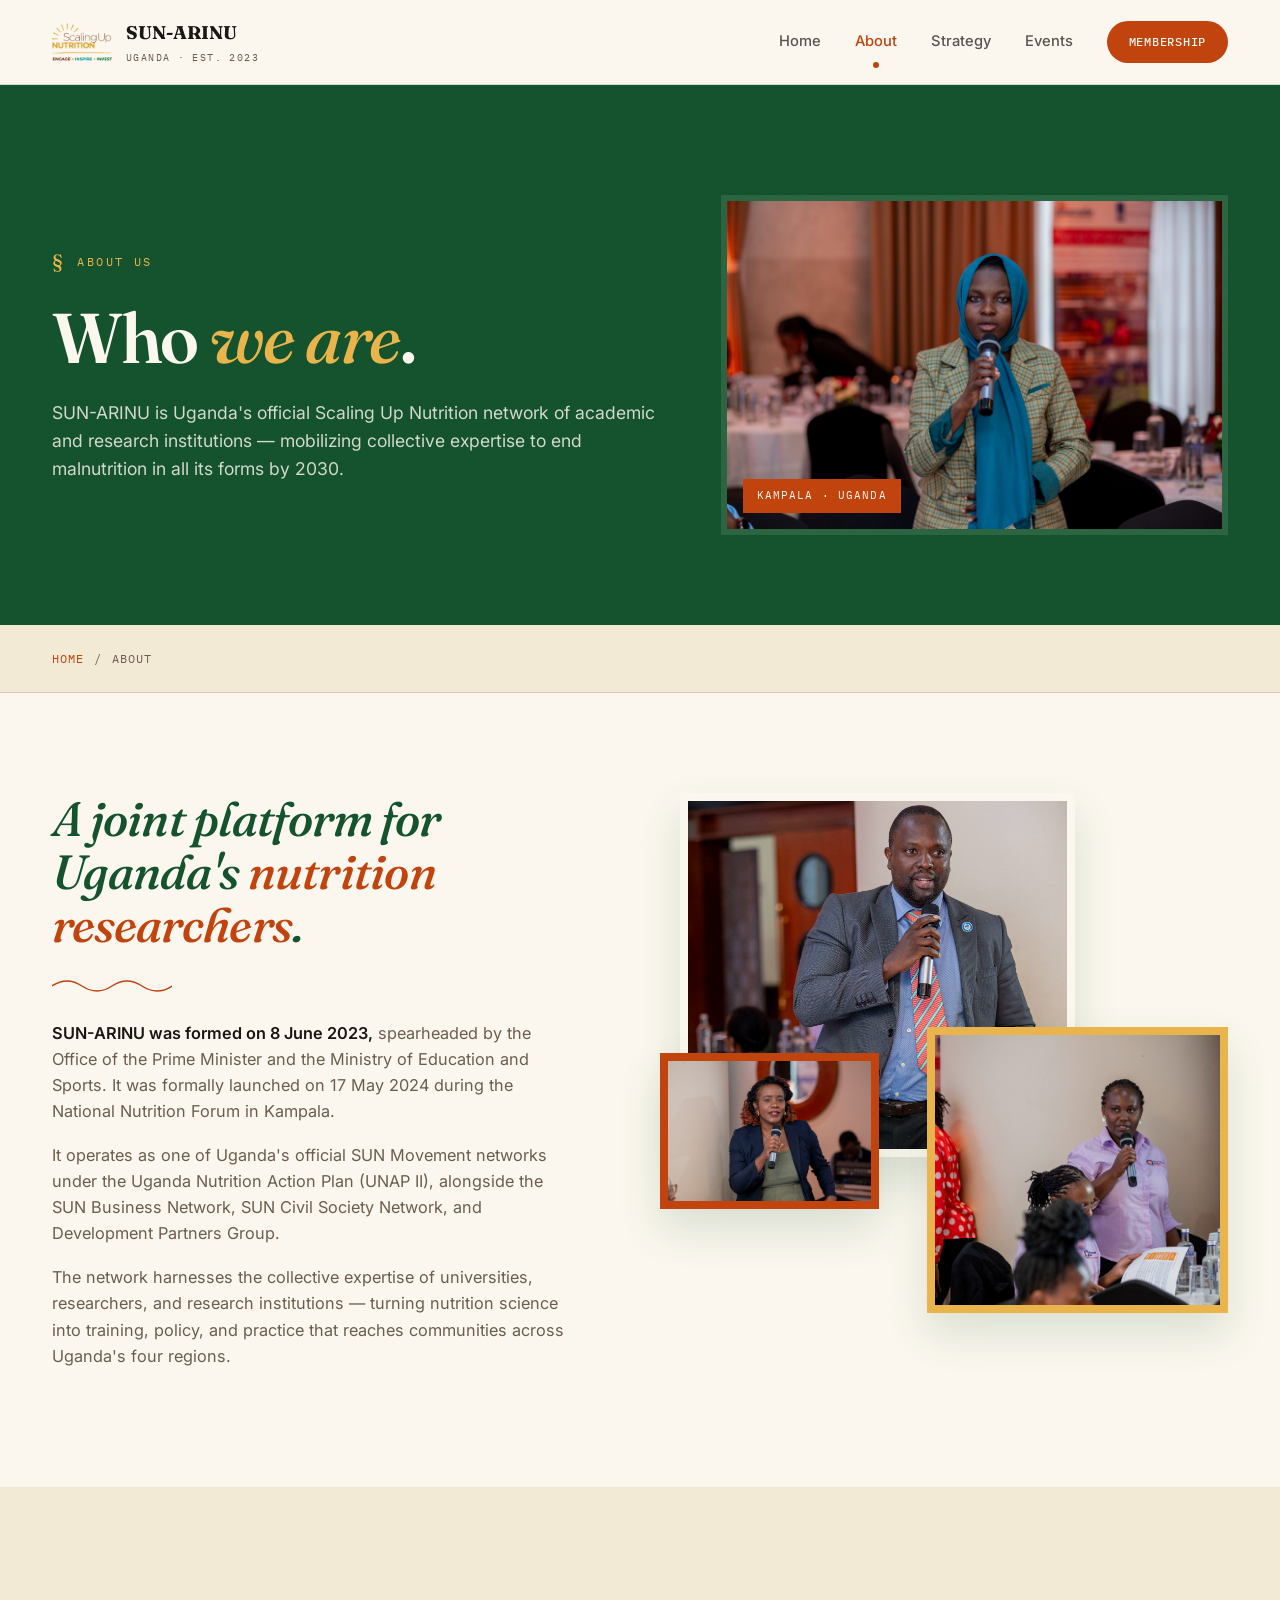
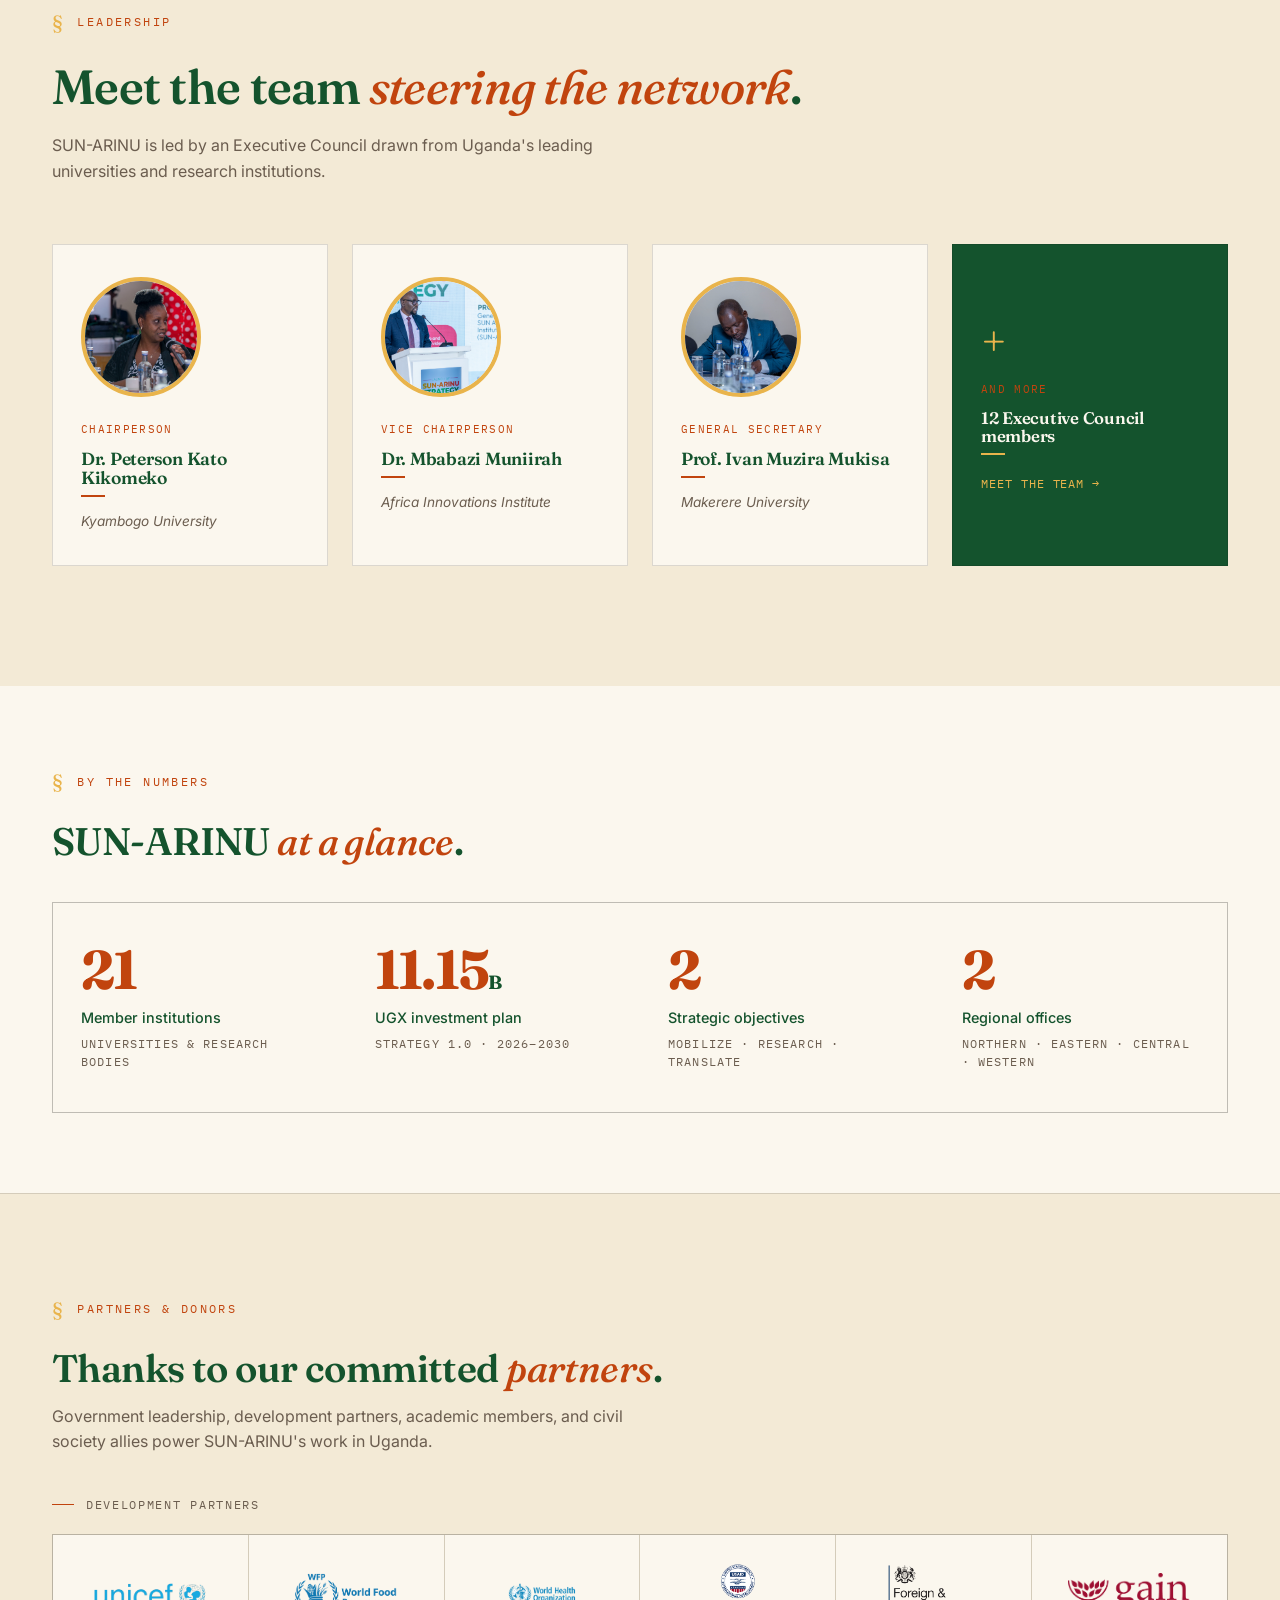
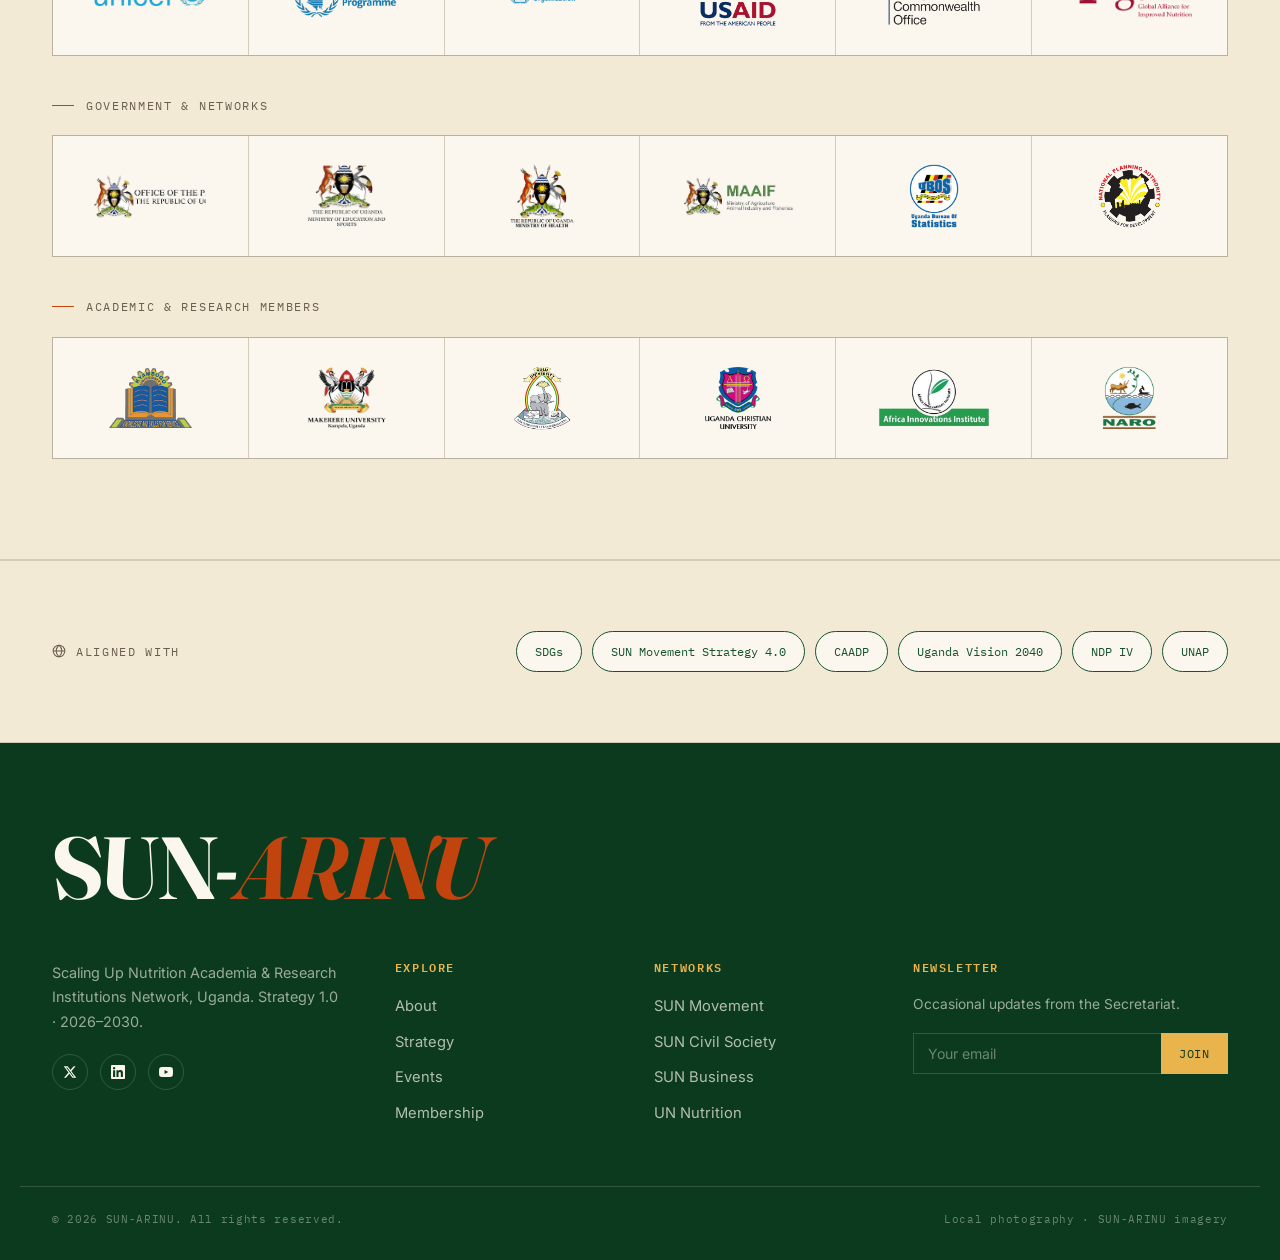
==== commit d70ddccf: "adjustments" ====
--- a/about.html
+++ b/about.html
@@ -15,7 +15,7 @@
 <nav class="top">
   <div class="wrap">
     <a href="index.html" class="brand">
-      <span class="brand-mark" aria-hidden="true"><span></span><span></span><span></span></span>
+      <img src="logos/SUN-Without-backgroup-1-300x240.png" alt="SUN-ARINU logo" class="brand-logo" style="height:48px;width:auto;flex-shrink:0;" onerror="this.style.display='none'">
       <span>SUN-ARINU<small>Uganda &middot; est. 2023</small></span>
     </a>
     <div class="navlinks">
@@ -23,7 +23,7 @@
       <a href="about.html" class="current">About</a>
       <a href="strategy.html" class="">Strategy</a>
       <a href="events.html" class="">Events</a>
-      <a href="apply.html" class="nav-cta">Apply</a>
+      <a href="apply.html" class="nav-cta">Membership</a>
     </div>
     <button class="hamburger" aria-label="Menu"><span></span><span></span><span></span></button>
   </div>
@@ -172,7 +172,7 @@
         <li><a href="about.html">About</a></li>
         <li><a href="strategy.html">Strategy</a></li>
         <li><a href="events.html">Events</a></li>
-        <li><a href="apply.html">Apply</a></li>
+        <li><a href="apply.html">Membership</a></li>
       </ul></div>
       <div><h4>Networks</h4><ul>
         <li><a href="https://scalingupnutrition.org" target="_blank" rel="noopener">SUN Movement</a></li>
--- a/styles.css
+++ b/styles.css
@@ -1,2709 +1,373 @@
-:root {
-    --forest: #14532D;
-    --forest-deep: #0B3A1E;
-    --terracotta: #C1440E;
-    --terracotta-deep: #8F3208;
-    --gold: #E9B44C;
-    --gold-deep: #C99633;
-    --cream: #FBF7EE;
-    --cream-warm: #F3EAD6;
-    --ink: #1A1613;
-    --stone: #6B5D4F;
-    --line: rgba(26, 22, 19, 0.14);
-    --line-dark: rgba(251, 247, 238, 0.16);
-    --max: 1240px
-}
-
-* {
-    box-sizing: border-box;
-    margin: 0;
-    padding: 0
-}
-
-html {
-    scroll-behavior: smooth
-}
-
-body {
-    background: var(--cream);
-    color: var(--ink);
-    font-family: 'Inter', system-ui, sans-serif;
-    line-height: 1.6;
-    -webkit-font-smoothing: antialiased;
-    overflow-x: hidden
-}
-
-h1,
-h2,
-h3,
-h4 {
-    font-family: 'Fraunces', serif;
-    font-weight: 600;
-    letter-spacing: -0.015em;
-    line-height: 1.08
-}
-
-a {
-    color: inherit;
-    text-decoration: none
-}
-
-img {
-    max-width: 100%;
-    display: block
-}
-
-::selection {
-    background: var(--forest);
-    color: var(--cream)
-}
-
-::-webkit-scrollbar {
-    width: 8px;
-    height: 8px
-}
-
-::-webkit-scrollbar-track {
-    background: var(--cream-warm)
-}
-
-::-webkit-scrollbar-thumb {
-    background: var(--terracotta)
-}
-
-::-webkit-scrollbar-thumb:hover {
-    background: var(--terracotta-deep)
-}
-
-.wrap {
-    max-width: var(--max);
-    margin: 0 auto;
-    padding: 0 32px
-}
-
-section {
-    padding: 120px 0;
-    position: relative
-}
-
-@media(max-width:720px) {
-    section {
-        padding: 80px 0
-    }
-
-    .wrap {
-        padding: 0 22px
-    }
-}
-
-.kicker {
-    font-family: 'IBM Plex Mono', monospace;
-    font-size: 0.75rem;
-    letter-spacing: 0.2em;
-    text-transform: uppercase;
-    color: var(--terracotta);
-    display: inline-flex;
-    align-items: center;
-    gap: 12px;
-    margin-bottom: 24px
-}
-
-.kicker::before {
-    content: "\A7";
-    color: var(--gold);
-    font-family: 'Fraunces', serif;
-    font-size: 1.2rem;
-    font-weight: 500
-}
-
-.progress {
-    position: fixed;
-    top: 0;
-    left: 0;
-    height: 3px;
-    background: var(--terracotta);
-    width: 0;
-    z-index: 200;
-    transition: width .1s
-}
-
-nav.top {
-    position: sticky;
-    top: 0;
-    z-index: 100;
-    background: rgba(251, 247, 238, 0.94);
-    backdrop-filter: blur(12px);
-    -webkit-backdrop-filter: blur(12px);
-    border-bottom: 1px solid var(--line)
-}
-
-nav.top .wrap {
-    display: flex;
-    align-items: center;
-    justify-content: space-between;
-    padding-top: 18px;
-    padding-bottom: 18px
-}
-
-.brand {
-    display: flex;
-    align-items: center;
-    gap: 14px;
-    font-family: 'Fraunces', serif;
-    font-weight: 700;
-    font-size: 1.15rem
-}
-
-.brand-mark {
-    width: 40px;
-    height: 40px;
-    position: relative;
-    flex-shrink: 0
-}
-
-.brand-mark span {
-    position: absolute;
-    width: 22px;
-    height: 22px;
-    border-radius: 50%
-}
-
-.brand-mark span:nth-child(1) {
-    background: var(--forest);
-    top: 0;
-    left: 0
-}
-
-.brand-mark span:nth-child(2) {
-    background: var(--terracotta);
-    top: 8px;
-    left: 8px;
-    mix-blend-mode: multiply
-}
-
-.brand-mark span:nth-child(3) {
-    background: var(--gold);
-    top: 16px;
-    left: 16px;
-    mix-blend-mode: multiply
-}
-
-.brand small {
-    display: block;
-    font-family: 'IBM Plex Mono', monospace;
-    font-weight: 400;
-    font-size: 0.62rem;
-    letter-spacing: 0.14em;
-    color: var(--stone);
-    text-transform: uppercase;
-    margin-top: 2px
-}
-
-.navlinks {
-    display: flex;
-    gap: 34px;
-    align-items: center;
-    font-size: 0.92rem
-}
-
-.navlinks a {
-    color: var(--ink);
-    opacity: 0.72;
-    font-weight: 500;
-    transition: opacity .2s, color .2s;
-    position: relative
-}
-
-.navlinks a:hover {
-    opacity: 1;
-    color: var(--terracotta)
-}
-
-.navlinks a.current {
-    color: var(--terracotta);
-    opacity: 1
-}
-
-.navlinks a.current::after {
-    content: "";
-    display: block;
-    width: 6px;
-    height: 6px;
-    border-radius: 50%;
-    background: var(--terracotta);
-    position: absolute;
-    left: 50%;
-    transform: translateX(-50%);
-    bottom: -14px
-}
-
-.nav-cta {
-    background: var(--terracotta);
-    color: var(--cream) !important;
-    opacity: 1 !important;
-    padding: 11px 22px;
-    border-radius: 100px;
-    font-family: 'IBM Plex Mono', monospace;
-    font-size: 0.76rem;
-    letter-spacing: 0.06em;
-    text-transform: uppercase;
-    font-weight: 500;
-    transition: background .2s, transform .2s
-}
-
-.nav-cta:hover {
-    background: var(--terracotta-deep);
-    transform: translateY(-1px)
-}
-
-.nav-cta.current::after {
-    display: none
-}
-
-.hamburger {
-    display: none;
-    background: none;
-    border: 0;
-    width: 38px;
-    height: 38px;
-    cursor: pointer
-}
-
-.hamburger span {
-    display: block;
-    width: 22px;
-    height: 2px;
-    background: var(--ink);
-    margin: 5px auto
-}
-
-@media(max-width:820px) {
-    .navlinks {
-        display: none
-    }
-
-    .hamburger {
-        display: block
-    }
-}
-
-.btn {
-    padding: 15px 28px;
-    border-radius: 100px;
-    font-family: 'IBM Plex Mono', monospace;
-    font-size: 0.82rem;
-    letter-spacing: 0.05em;
-    text-transform: uppercase;
-    font-weight: 500;
-    border: 1.5px solid transparent;
-    cursor: pointer;
-    display: inline-block;
-    transition: all .2s
-}
-
-.btn-primary {
-    background: var(--terracotta);
-    color: var(--cream)
-}
-
-.btn-primary:hover {
-    background: var(--terracotta-deep);
-    transform: translateY(-2px);
-    color: var(--cream)
-}
-
-.btn-ghost {
-    border-color: var(--forest);
-    color: var(--forest);
-    background: transparent
-}
-
-.btn-ghost:hover {
-    background: var(--forest);
-    color: var(--cream)
-}
-
-.hero {
-    min-height: 88vh;
-    display: grid;
-    grid-template-columns: 1.15fr 1fr;
-    padding: 0;
-    background: var(--cream);
-    position: relative;
-    overflow: hidden
-}
-
-@media(max-width:900px) {
-    .hero {
-        grid-template-columns: 1fr;
-        min-height: auto
-    }
-}
-
-.hero-left {
-    padding: 100px 32px 100px 8vw;
-    display: flex;
-    flex-direction: column;
-    justify-content: center;
-    position: relative;
-    z-index: 2
-}
-
-@media(max-width:1200px) {
-    .hero-left {
-        padding: 100px 32px
-    }
-}
-
-.hero-left h1 {
-    font-size: clamp(2.6rem, 5.8vw, 5.2rem);
-    font-weight: 600;
-    letter-spacing: -0.03em;
-    color: var(--ink);
-    margin-bottom: 32px
-}
-
-.hero-left h1 em {
-    color: var(--terracotta);
-    font-style: italic;
-    font-weight: 500
-}
-
-.hero-left .lede {
-    font-size: 1.15rem;
-    color: var(--stone);
-    max-width: 52ch;
-    margin-bottom: 44px
-}
-
-.hero-actions {
-    display: flex;
-    gap: 14px;
-    flex-wrap: wrap;
-    margin-bottom: 56px
-}
-
-.mini-stats {
-    display: flex;
-    gap: 14px;
-    flex-wrap: wrap
-}
-
-.mini-stat {
-    background: var(--cream);
-    border: 1px solid var(--forest);
-    padding: 14px 20px;
-    border-radius: 100px;
-    display: inline-flex;
-    align-items: baseline;
-    gap: 10px;
-    transition: transform .2s, background .2s
-}
-
-.mini-stat:hover {
-    transform: translateY(-3px);
-    background: var(--cream-warm)
-}
-
-.mini-stat b {
-    font-family: 'Fraunces', serif;
-    font-weight: 700;
-    color: var(--forest);
-    font-size: 1rem
-}
-
-.mini-stat span {
-    font-family: 'IBM Plex Mono', monospace;
-    font-size: 0.72rem;
-    color: var(--stone);
-    text-transform: uppercase;
-    letter-spacing: 0.06em
-}
-
-.hero-right {
-    position: relative;
-    overflow: hidden;
-    background: var(--forest)
-}
-
-.hero-right img {
-    width: 100%;
-    height: 100%;
-    object-fit: cover;
-    object-position: center;
-    min-height: 520px;
-    animation: kenburns 30s ease-in-out infinite alternate
-}
-
-@keyframes kenburns {
-    from {
-        transform: scale(1) translate(0, 0)
-    }
-
-    to {
-        transform: scale(1.08) translate(-1%, -2%)
-    }
-}
-
-.hero-overlay {
-    position: absolute;
-    left: 0;
-    right: 0;
-    bottom: 0;
-    height: 40%;
-    background: linear-gradient(to top, var(--forest-deep), transparent);
-    pointer-events: none
-}
-
-.hero-badge {
-    position: absolute;
-    bottom: 40px;
-    left: 40px;
-    background: var(--forest-deep);
-    padding: 16px 22px;
-    border-left: 4px solid var(--gold);
-    color: var(--cream);
-    max-width: 260px
-}
-
-.hero-badge .lbl {
-    font-family: 'IBM Plex Mono', monospace;
-    font-size: 0.65rem;
-    letter-spacing: 0.14em;
-    text-transform: uppercase;
-    color: var(--gold);
-    margin-bottom: 6px
-}
-
-.hero-badge .val {
-    font-family: 'Fraunces', serif;
-    font-weight: 600;
-    font-size: 1.05rem
-}
-
-.marquee {
-    background: var(--forest-deep);
-    color: var(--gold);
-    overflow: hidden;
-    padding: 18px 0;
-    border-top: 3px solid var(--gold);
-    border-bottom: 3px solid var(--gold)
-}
-
-.marquee-track {
-    display: flex;
-    gap: 60px;
-    white-space: nowrap;
-    animation: scroll 50s linear infinite;
-    font-family: 'IBM Plex Mono', monospace;
-    font-size: 0.88rem;
-    letter-spacing: 0.08em;
-    text-transform: uppercase
-}
-
-.marquee-track span {
-    display: inline-flex;
-    align-items: center;
-    gap: 60px
-}
-
-@keyframes scroll {
-    from {
-        transform: translateX(0)
-    }
-
-    to {
-        transform: translateX(-50%)
-    }
-}
-
-.page-hero {
-    background: var(--forest);
-    color: var(--cream);
-    padding: 110px 0 90px;
-    position: relative;
-    overflow: hidden
-}
-
-.page-hero .noise {
-    position: absolute;
-    inset: 0;
-    pointer-events: none;
-    opacity: 0.06;
-    background-image: url("data:image/svg+xml;utf8,<svg xmlns='http://www.w3.org/2000/svg' width='200' height='200'><filter id='n'><feTurbulence type='fractalNoise' baseFrequency='0.9' numOctaves='2'/></filter><rect width='100%25' height='100%25' filter='url(%23n)'/></svg>");
-    mix-blend-mode: multiply
-}
-
-.page-hero .wrap {
-    position: relative;
-    z-index: 2;
-    display: grid;
-    grid-template-columns: 1.2fr 1fr;
-    gap: 60px;
-    align-items: center
-}
-
-@media(max-width:900px) {
-    .page-hero .wrap {
-        grid-template-columns: 1fr;
-        gap: 40px
-    }
-}
-
-.page-hero .kicker {
-    color: var(--gold)
-}
-
-.page-hero .kicker::before {
-    color: var(--gold)
-}
-
-.page-hero h1 {
-    font-size: clamp(2.4rem, 5.5vw, 4.4rem);
-    color: var(--cream);
-    letter-spacing: -0.02em;
-    margin-bottom: 24px;
-    line-height: 1.05
-}
-
-.page-hero h1 em {
-    color: var(--gold);
-    font-style: italic;
-    font-weight: 500
-}
-
-.page-hero p.lede {
-    font-size: 1.1rem;
-    color: rgba(251, 247, 238, 0.82);
-    max-width: 56ch
-}
-
-.hero-thumb {
-    position: relative;
-    height: 340px;
-    overflow: hidden;
-    border: 6px solid rgba(251, 247, 238, 0.1)
-}
-
-.hero-thumb img {
-    width: 100%;
-    height: 100%;
-    object-fit: cover
-}
-
-.hero-thumb .tag {
-    position: absolute;
-    bottom: 16px;
-    left: 16px;
-    background: var(--terracotta);
-    color: var(--cream);
-    padding: 8px 14px;
-    font-family: 'IBM Plex Mono', monospace;
-    font-size: 0.7rem;
-    letter-spacing: 0.1em;
-    text-transform: uppercase
-}
-
-.crumbs {
-    padding: 24px 0;
-    background: var(--cream-warm);
-    border-bottom: 1px solid var(--line);
-    font-family: 'IBM Plex Mono', monospace;
-    font-size: 0.75rem;
-    letter-spacing: 0.08em;
-    text-transform: uppercase;
-    color: var(--stone)
-}
-
-.crumbs a {
-    color: var(--terracotta)
-}
-
-.crumbs a:hover {
-    color: var(--terracotta-deep)
-}
-
-.crumbs .sep {
-    margin: 0 10px;
-    color: var(--stone)
-}
-
-.featured {
-    padding: 100px 0;
-    background: var(--cream)
-}
-
-.featured h2 {
-    font-size: clamp(2rem, 4vw, 3rem);
-    color: var(--forest);
-    margin-bottom: 16px
-}
-
-.featured h2 em {
-    color: var(--terracotta);
-    font-style: italic;
-    font-weight: 500
-}
-
-.featured .intro {
-    color: var(--stone);
-    max-width: 60ch;
-    margin-bottom: 60px
-}
-
-.fcards {
-    display: grid;
-    grid-template-columns: repeat(3, 1fr);
-    gap: 28px
-}
-
-@media(max-width:900px) {
-    .fcards {
-        grid-template-columns: 1fr
-    }
-}
-
-.fcard {
-    background: var(--cream-warm);
-    border: 1px solid var(--line);
-    overflow: hidden;
-    transition: transform .3s, border-color .3s;
-    display: flex;
-    flex-direction: column
-}
-
-.fcard:hover {
-    transform: translateY(-6px);
-    border-color: var(--terracotta)
-}
-
-.fcard-img {
-    position: relative;
-    height: 240px;
-    overflow: hidden
-}
-
-.fcard-img img {
-    width: 100%;
-    height: 100%;
-    object-fit: cover;
-    transition: transform .6s
-}
-
-.fcard:hover .fcard-img img {
-    transform: scale(1.05)
-}
-
-.fcard-badge {
-    position: absolute;
-    top: 16px;
-    left: 16px;
-    background: var(--forest);
-    color: var(--cream);
-    padding: 8px 12px;
-    font-family: 'IBM Plex Mono', monospace;
-    font-size: 0.68rem;
-    letter-spacing: 0.1em;
-    text-transform: uppercase
-}
-
-.fcard-body {
-    padding: 28px;
-    flex: 1;
-    display: flex;
-    flex-direction: column
-}
-
-.fcard .meta {
-    font-family: 'IBM Plex Mono', monospace;
-    font-size: 0.7rem;
-    color: var(--stone);
-    letter-spacing: 0.1em;
-    text-transform: uppercase;
-    margin-bottom: 14px;
-    display: flex;
-    align-items: center;
-    gap: 8px
-}
-
-.fcard h3 {
-    color: var(--forest);
-    font-size: 1.2rem;
-    margin-bottom: 12px;
-    line-height: 1.25
-}
-
-.fcard p {
-    color: var(--stone);
-    font-size: 0.92rem;
-    margin-bottom: 18px;
-    flex: 1
-}
-
-.fcard .cta {
-    color: var(--terracotta);
-    font-family: 'IBM Plex Mono', monospace;
-    font-size: 0.78rem;
-    letter-spacing: 0.08em;
-    text-transform: uppercase;
-    border-bottom: 1px solid var(--terracotta);
-    padding-bottom: 3px;
-    align-self: flex-start
-}
-
-.fcard .cta:hover {
-    color: var(--terracotta-deep)
-}
-
-.partners {
-    background: var(--cream-warm);
-    padding: 100px 0;
-    border-top: 1px solid var(--line);
-    border-bottom: 1px solid var(--line)
-}
-
-.partners h2 {
-    font-size: clamp(1.8rem, 3vw, 2.4rem);
-    color: var(--forest);
-    margin-bottom: 14px
-}
-
-.partners h2 em {
-    color: var(--terracotta);
-    font-style: italic;
-    font-weight: 500
-}
-
-.partners .subhead {
-    font-family: 'IBM Plex Mono', monospace;
-    font-size: 0.75rem;
-    text-transform: uppercase;
-    letter-spacing: 0.14em;
-    color: var(--stone);
-    margin: 40px 0 20px;
-    display: flex;
-    align-items: center;
-    gap: 12px
-}
-
-.partners .subhead::before {
-    content: "";
-    width: 22px;
-    height: 1px;
-    background: var(--terracotta)
-}
-
-.plogos {
-    display: grid;
-    grid-template-columns: repeat(6, 1fr);
-    gap: 1px;
-    background: var(--line);
-    border: 1px solid var(--line)
-}
-
-@media(max-width:900px) {
-    .plogos {
-        grid-template-columns: repeat(3, 1fr)
-    }
-}
-
-@media(max-width:560px) {
-    .plogos {
-        grid-template-columns: repeat(2, 1fr)
-    }
-}
-
-.plogo {
-    background: var(--cream);
-    min-height: 120px;
-    padding: 22px 20px;
-    display: flex;
-    align-items: center;
-    justify-content: center;
-    position: relative;
-    transition: background .2s;
-    overflow: hidden
-}
-
-.plogo:hover {
-    background: var(--cream-warm)
-}
-
-.plogo .logo-img {
-    max-width: 80%;
-    max-height: 70px;
-    width: auto;
-    height: auto;
-    object-fit: contain;
-    filter: grayscale(15%);
-    transition: filter .2s
-}
-
-.plogo:hover .logo-img {
-    filter: grayscale(0%)
-}
-
-.plogo::before {
-    content: attr(data-org);
-    font-family: 'Fraunces', serif;
-    font-weight: 600;
-    color: var(--forest);
-    font-size: 0.9rem;
-    line-height: 1.2;
-    text-align: center;
-    display: none;
-    padding: 0 8px
-}
-
-.plogo.no-logo::before {
-    display: block
-}
-
-.plogo.no-logo .logo-img {
-    display: none
-}
-
-.plogo.no-logo:hover::before {
-    color: var(--terracotta)
-}
-
-.stat-strip {
-    background: var(--cream);
-    padding: 80px 0
-}
-
-.stats-row {
-    display: grid;
-    grid-template-columns: repeat(4, 1fr);
-    gap: 0;
-    border: 1px solid var(--line);
-    background: var(--line)
-}
-
-@media(max-width:820px) {
-    .stats-row {
-        grid-template-columns: repeat(2, 1fr)
-    }
-}
-
-.stat-cell {
-    background: var(--cream);
-    padding: 40px 28px;
-    text-align: left;
-    transition: background .2s
-}
-
-.stat-cell:hover {
-    background: var(--cream-warm)
-}
-
-.stat-cell .num {
-    font-family: 'Fraunces', serif;
-    font-size: 3.4rem;
-    font-weight: 700;
-    color: var(--terracotta);
-    line-height: 1;
-    letter-spacing: -0.03em;
-    margin-bottom: 8px
-}
-
-.stat-cell .sub {
-    color: var(--forest);
-    font-size: 0.9rem;
-    margin-bottom: 6px;
-    font-weight: 500
-}
-
-.stat-cell .lbl {
-    font-family: 'IBM Plex Mono', monospace;
-    font-size: 0.72rem;
-    letter-spacing: 0.1em;
-    text-transform: uppercase;
-    color: var(--stone)
-}
-
-.events-list {
-    padding: 100px 0;
-    background: var(--cream)
-}
-
-.event-tab {
-    margin-bottom: 60px;
-    display: flex;
-    gap: 0;
-    border-bottom: 1px solid var(--line);
-    flex-wrap: wrap
-}
-
-.event-tab button {
-    background: none;
-    border: 0;
-    font-family: 'IBM Plex Mono', monospace;
-    font-size: 0.9rem;
-    letter-spacing: 0.08em;
-    text-transform: uppercase;
-    color: var(--stone);
-    padding: 20px 32px 24px;
-    cursor: pointer;
-    position: relative;
-    transition: color .3s
-}
-
-.event-tab button strong {
-    font-family: 'Fraunces', serif;
-    font-weight: 600;
-    color: var(--terracotta);
-    margin-right: 10px;
-    font-size: 1.05rem
-}
-
-.event-tab button.active {
-    color: var(--forest)
-}
-
-.event-tab button::after {
-    content: "";
-    position: absolute;
-    left: 20px;
-    right: 20px;
-    bottom: -1px;
-    height: 3px;
-    background: var(--terracotta);
-    transform: scaleX(0);
-    transform-origin: center;
-    transition: transform .3s ease
-}
-
-.event-tab button.active::after {
-    transform: scaleX(1)
-}
-
-.event-list-panel {
-    display: none
-}
-
-.event-list-panel.active {
-    display: block
-}
-
-.event-item {
-    display: grid;
-    grid-template-columns: 1fr 2fr;
-    gap: 40px;
-    padding: 40px 0;
-    border-top: 1px solid var(--line);
-    transition: padding .2s, background .2s
-}
-
-.event-item:last-child {
-    border-bottom: 1px solid var(--line)
-}
-
-.event-item:hover {
-    background: var(--cream-warm);
-    padding-left: 20px;
-    padding-right: 20px
-}
-
-@media(max-width:820px) {
-    .event-item {
-        grid-template-columns: 1fr;
-        gap: 20px
-    }
-}
-
-.event-img {
-    position: relative;
-    height: 220px;
-    overflow: hidden
-}
-
-.event-img img {
-    width: 100%;
-    height: 100%;
-    object-fit: cover
-}
-
-.event-date {
-    position: absolute;
-    top: 12px;
-    left: 12px;
-    background: var(--terracotta);
-    color: var(--cream);
-    padding: 10px 14px;
-    text-align: center;
-    font-family: 'IBM Plex Mono', monospace
-}
-
-.event-date .day {
-    font-family: 'Fraunces', serif;
-    font-size: 1.6rem;
-    font-weight: 700;
-    line-height: 1;
-    display: block
-}
-
-.event-date .mo {
-    font-size: 0.68rem;
-    letter-spacing: 0.14em;
-    text-transform: uppercase;
-    margin-top: 2px;
-    display: block
-}
-
-.event-body {
-    display: flex;
-    flex-direction: column;
-    justify-content: center
-}
-
-.event-type {
-    font-family: 'IBM Plex Mono', monospace;
-    font-size: 0.7rem;
-    letter-spacing: 0.12em;
-    text-transform: uppercase;
-    color: var(--terracotta);
-    margin-bottom: 10px
-}
-
-.event-body h3 {
-    color: var(--forest);
-    font-size: 1.35rem;
-    margin-bottom: 10px;
-    line-height: 1.25
-}
-
-.event-body h3 em {
-    color: var(--terracotta);
-    font-style: italic;
-    font-weight: 500
-}
-
-.event-body p {
-    color: var(--stone);
-    font-size: 0.94rem;
-    margin-bottom: 14px;
-    max-width: 60ch
-}
-
-.event-meta {
-    display: flex;
-    flex-wrap: wrap;
-    gap: 20px;
-    font-family: 'IBM Plex Mono', monospace;
-    font-size: 0.72rem;
-    color: var(--stone);
-    letter-spacing: 0.06em;
-    text-transform: uppercase;
-    margin-bottom: 14px
-}
-
-.event-actions {
-    display: flex;
-    flex-wrap: wrap;
-    gap: 10px
-}
-
-.dl-btn {
-    display: inline-flex;
-    align-items: center;
-    gap: 8px;
-    background: var(--cream-warm);
-    border: 1px solid var(--line);
-    color: var(--forest);
-    padding: 10px 16px;
-    font-family: 'IBM Plex Mono', monospace;
-    font-size: 0.72rem;
-    letter-spacing: 0.06em;
-    text-transform: uppercase;
-    transition: background .2s, color .2s, border-color .2s;
-    cursor: pointer
-}
-
-.dl-btn:hover {
-    background: var(--forest);
-    color: var(--cream);
-    border-color: var(--forest)
-}
-
-.gallery {
-    padding: 100px 0;
-    background: var(--cream-warm)
-}
-
-.gallery h2 {
-    font-size: clamp(1.8rem, 3vw, 2.4rem);
-    color: var(--forest);
-    margin-bottom: 14px
-}
-
-.gallery h2 em {
-    color: var(--terracotta);
-    font-style: italic;
-    font-weight: 500
-}
-
-.gallery-intro {
-    color: var(--stone);
-    max-width: 60ch;
-    margin-bottom: 40px
-}
-
-.gallery-grid {
-    display: grid;
-    grid-template-columns: repeat(4, 1fr);
-    gap: 16px;
-    grid-auto-rows: 180px
-}
-
-@media(max-width:900px) {
-    .gallery-grid {
-        grid-template-columns: repeat(2, 1fr)
-    }
-}
-
-@media(max-width:560px) {
-    .gallery-grid {
-        grid-template-columns: 1fr
-    }
-}
-
-.gitem {
-    position: relative;
-    overflow: hidden;
-    cursor: pointer;
-    transition: transform .3s;
-    background: var(--forest)
-}
-
-.gitem:hover {
-    transform: scale(0.98)
-}
-
-.gitem img {
-    width: 100%;
-    height: 100%;
-    object-fit: cover;
-    transition: transform .6s, opacity .3s
-}
-
-.gitem:hover img {
-    transform: scale(1.08);
-    opacity: 0.85
-}
-
-.gitem.tall {
-    grid-row: span 2
-}
-
-.gitem.wide {
-    grid-column: span 2
-}
-
-.gitem .cap {
-    position: absolute;
-    bottom: 0;
-    left: 0;
-    right: 0;
-    padding: 14px;
-    background: linear-gradient(to top, rgba(11, 58, 30, 0.9), transparent);
-    color: var(--cream);
-    font-family: 'IBM Plex Mono', monospace;
-    font-size: 0.7rem;
-    letter-spacing: 0.08em;
-    text-transform: uppercase
-}
-
-.downloads {
-    padding: 100px 0;
-    background: var(--cream)
-}
-
-.downloads h2 {
-    font-size: clamp(1.8rem, 3vw, 2.4rem);
-    color: var(--forest);
-    margin-bottom: 14px
-}
-
-.downloads h2 em {
-    color: var(--terracotta);
-    font-style: italic;
-    font-weight: 500
-}
-
-.dl-intro {
-    color: var(--stone);
-    max-width: 60ch;
-    margin-bottom: 40px
-}
-
-.dl-list {
-    border-top: 1px solid var(--line)
-}
-
-.dl-item {
-    display: grid;
-    grid-template-columns: auto 1fr auto auto;
-    gap: 20px;
-    align-items: center;
-    padding: 20px 0;
-    border-bottom: 1px solid var(--line);
-    transition: padding-left .2s, padding-right .2s, background .2s
-}
-
-.dl-item:hover {
-    background: var(--cream-warm);
-    padding-left: 20px;
-    padding-right: 20px
-}
-
-@media(max-width:720px) {
-    .dl-item {
-        grid-template-columns: auto 1fr;
-        gap: 12px
-    }
-
-    .dl-item .sz {
-        display: none
-    }
-
-    .dl-item .dl-btn {
-        grid-column: span 2;
-        justify-self: start
-    }
-}
-
-.dl-icon {
-    width: 44px;
-    height: 44px;
-    background: var(--terracotta);
-    color: var(--cream);
-    display: flex;
-    align-items: center;
-    justify-content: center;
-    font-family: 'IBM Plex Mono', monospace;
-    font-size: 0.68rem;
-    font-weight: 700;
-    letter-spacing: 0.05em
-}
-
-.dl-info h4 {
-    color: var(--forest);
-    font-size: 1rem;
-    font-weight: 600;
-    margin-bottom: 4px;
-    font-family: 'Fraunces', serif
-}
-
-.dl-info .desc {
-    font-family: 'IBM Plex Mono', monospace;
-    font-size: 0.72rem;
-    color: var(--stone);
-    letter-spacing: 0.05em;
-    text-transform: uppercase
-}
-
-.dl-item .sz {
-    font-family: 'IBM Plex Mono', monospace;
-    font-size: 0.72rem;
-    color: var(--stone);
-    letter-spacing: 0.05em;
-    text-transform: uppercase
-}
-
-.institutions {
-    padding: 100px 0;
-    background: var(--cream-warm)
-}
-
-.institutions h2 {
-    font-size: clamp(1.8rem, 3vw, 2.4rem);
-    color: var(--forest);
-    margin-bottom: 14px
-}
-
-.institutions h2 em {
-    color: var(--terracotta);
-    font-style: italic;
-    font-weight: 500
-}
-
-.institutions .intro {
-    color: var(--stone);
-    max-width: 60ch;
-    margin-bottom: 40px
-}
-
-.inst-cat {
-    font-family: 'IBM Plex Mono', monospace;
-    font-size: 0.75rem;
-    letter-spacing: 0.14em;
-    color: var(--terracotta);
-    text-transform: uppercase;
-    margin: 40px 0 20px;
-    display: flex;
-    align-items: center;
-    gap: 12px
-}
-
-.inst-cat::before {
-    content: "\A7";
-    color: var(--gold);
-    font-family: 'Fraunces', serif;
-    font-size: 1.2rem;
-    font-weight: 500
-}
-
-.inst-cat .count {
-    margin-left: auto;
-    color: var(--stone);
-    font-size: 0.68rem
-}
-
-.inst-grid {
-    display: grid;
-    grid-template-columns: repeat(3, 1fr);
-    gap: 1px;
-    background: var(--line);
-    border: 1px solid var(--line)
-}
-
-@media(max-width:820px) {
-    .inst-grid {
-        grid-template-columns: repeat(2, 1fr)
-    }
-}
-
-@media(max-width:520px) {
-    .inst-grid {
-        grid-template-columns: 1fr
-    }
-}
-
-.inst {
-    background: var(--cream);
-    padding: 18px 20px;
-    min-height: 88px;
-    display: flex;
-    flex-direction: column;
-    align-items: flex-start;
-    justify-content: center;
-    position: relative;
-    transition: background .2s, color .2s;
-    overflow: hidden
-}
-
-.inst:hover {
-    background: var(--forest)
-}
-
-.inst .logo-img {
-    max-width: 78%;
-    max-height: 54px;
-    width: auto;
-    object-fit: contain;
-    filter: grayscale(15%);
-    transition: filter .2s
-}
-
-.inst:hover .logo-img {
-    filter: brightness(0) invert(1)
-}
-
-.inst::before {
-    content: attr(data-org);
-    font-family: 'IBM Plex Mono', monospace;
-    font-size: 0.82rem;
-    color: var(--forest);
-    letter-spacing: 0.02em;
-    display: none
-}
-
-.inst.no-logo::before {
-    display: block
-}
-
-.inst.no-logo:hover::before {
-    color: var(--cream)
-}
-
-.inst.no-logo .logo-img {
-    display: none
-}
-
-.inst em {
-    color: var(--terracotta);
-    font-style: italic;
-    font-size: 0.7rem;
-    display: block;
-    margin-top: 4px;
-    font-family: 'Fraunces', serif;
-    font-weight: 500;
-    position: relative;
-    z-index: 2
-}
-
-.inst:hover em {
-    color: var(--gold)
-}
-
-.join {
-    background: var(--forest);
-    color: var(--cream);
-    position: relative;
-    overflow: hidden
-}
-
-.join::before {
-    content: "";
-    position: absolute;
-    inset: 0;
-    pointer-events: none;
-    opacity: 0.05;
-    background-image: radial-gradient(var(--gold) 1.5px, transparent 1.5px);
-    background-size: 26px 26px
-}
-
-.join .kicker {
-    color: var(--gold)
-}
-
-.join .kicker::before {
-    color: var(--gold)
-}
-
-.join-grid {
-    display: grid;
-    grid-template-columns: 1fr 1.1fr;
-    gap: 64px;
-    align-items: start;
-    position: relative;
-    z-index: 2
-}
-
-@media(max-width:820px) {
-    .join-grid {
-        grid-template-columns: 1fr;
-        gap: 40px
-    }
-}
-
-.join-left h2 {
-    color: var(--cream);
-    font-size: clamp(2rem, 4vw, 3rem);
-    margin-bottom: 24px
-}
-
-.join-left h2 em {
-    color: var(--gold);
-    font-style: italic;
-    font-weight: 500
-}
-
-.join-left p {
-    color: rgba(251, 247, 238, 0.78);
-    margin-bottom: 28px;
-    max-width: 52ch
-}
-
-.crit {
-    list-style: none;
-    margin-top: 24px
-}
-
-.crit li {
-    padding: 16px 0;
-    padding-left: 32px;
-    position: relative;
-    border-bottom: 1px solid var(--line-dark);
-    color: rgba(251, 247, 238, 0.85);
-    font-size: 0.95rem
-}
-
-.crit li::before {
-    content: "\2726";
-    position: absolute;
-    left: 0;
-    top: 16px;
-    color: var(--gold)
-}
-
-.form-card {
-    background: var(--cream);
-    color: var(--ink);
-    padding: 44px;
-    border: 2px solid var(--gold);
-    position: relative
-}
-
-.form-card::before {
-    content: "";
-    position: absolute;
-    top: -2px;
-    left: -2px;
-    right: -2px;
-    height: 6px;
-    background: var(--terracotta)
-}
-
-.form-card h3 {
-    color: var(--forest);
-    font-size: 1.4rem;
-    margin-bottom: 8px;
-    margin-top: 12px
-}
-
-.form-card .form-sub {
-    font-family: 'IBM Plex Mono', monospace;
-    font-size: 0.72rem;
-    color: var(--stone);
-    letter-spacing: 0.1em;
-    text-transform: uppercase;
-    margin-bottom: 32px
-}
-
-.field {
-    margin-bottom: 18px;
-    display: flex;
-    flex-direction: column
-}
-
-.field label {
-    font-family: 'IBM Plex Mono', monospace;
-    font-size: 0.68rem;
-    color: var(--stone);
-    letter-spacing: 0.12em;
-    text-transform: uppercase;
-    margin-bottom: 8px;
-    font-weight: 500;
-    display: flex;
-    align-items: center;
-    gap: 8px
-}
-
-.field label svg {
-    color: var(--terracotta);
-    opacity: 0.7
-}
-
-.field input,
-.field select,
-.field textarea {
-    font-family: 'Inter', sans-serif;
-    font-size: 0.95rem;
-    background: var(--cream);
-    border: 1.5px solid var(--line);
-    padding: 13px 16px;
-    color: var(--ink);
-    width: 100%;
-    border-radius: 0;
-    transition: border-color .2s, box-shadow .2s
-}
-
-.field input:focus,
-.field select:focus,
-.field textarea:focus {
-    outline: none;
-    border-color: var(--terracotta);
-    box-shadow: 0 0 0 3px rgba(193, 68, 14, 0.12)
-}
-
-.field textarea {
-    resize: vertical;
-    min-height: 80px
-}
-
-.form-row {
-    display: grid;
-    grid-template-columns: 1fr 1fr;
-    gap: 14px
-}
-
-@media(max-width:560px) {
-    .form-row {
-        grid-template-columns: 1fr
-    }
-}
-
-.submit-btn {
-    font-family: 'IBM Plex Mono', monospace;
-    font-size: 0.85rem;
-    letter-spacing: 0.06em;
-    text-transform: uppercase;
-    font-weight: 500;
-    background: var(--forest);
-    color: var(--cream);
-    border: 0;
-    padding: 16px 32px;
-    cursor: pointer;
-    transition: background .2s, transform .2s;
-    width: 100%;
-    margin-top: 8px
-}
-
-.submit-btn:hover {
-    background: var(--forest-deep);
-    transform: translateY(-2px)
-}
-
-.submit-btn:disabled {
-    opacity: 0.6;
-    cursor: wait;
-    transform: none
-}
-
-.form-note {
-    font-family: 'IBM Plex Mono', monospace;
-    font-size: 0.68rem;
-    color: var(--stone);
-    margin-top: 16px;
-    letter-spacing: 0.04em;
-    line-height: 1.5
-}
-
-.form-success {
-    display: none;
-    padding: 20px;
-    background: var(--forest);
-    color: var(--cream);
-    font-family: 'IBM Plex Mono', monospace;
-    font-size: 0.85rem;
-    margin-top: 16px;
-    border-left: 4px solid var(--gold)
-}
-
-.form-success.show {
-    display: block
-}
-
-.vmg {
-    background: var(--forest-deep);
-    color: var(--cream)
-}
-
-.vmg .kicker {
-    color: var(--gold)
-}
-
-.vmg .kicker::before {
-    color: var(--gold)
-}
-
-.vmg .intro {
-    font-family: 'Fraunces', serif;
-    font-style: italic;
-    font-weight: 500;
-    font-size: clamp(1.6rem, 3vw, 2.4rem);
-    color: var(--cream);
-    max-width: 24ch;
-    margin-bottom: 60px;
-    line-height: 1.15
-}
-
-.vmg .intro em {
-    color: var(--gold)
-}
-
-.vmg-cards {
-    display: grid;
-    grid-template-columns: repeat(3, 1fr);
-    gap: 24px
-}
-
-@media(max-width:820px) {
-    .vmg-cards {
-        grid-template-columns: 1fr
-    }
-}
-
-.vmg-card {
-    background: var(--forest);
-    border: 1px solid var(--line-dark);
-    padding: 44px 34px;
-    position: relative;
-    transition: transform .3s, border-color .3s
-}
-
-.vmg-card::after {
-    content: "";
-    position: absolute;
-    left: 0;
-    right: 0;
-    bottom: 0;
-    height: 3px;
-    background: var(--terracotta);
-    transform: scaleX(0);
-    transform-origin: left;
-    transition: transform .4s ease
-}
-
-.vmg-card:hover {
-    transform: translateY(-6px);
-    border-color: var(--gold)
-}
-
-.vmg-card:hover::after {
-    transform: scaleX(1)
-}
-
-.vmg-card .card-ico {
-    position: absolute;
-    top: 32px;
-    right: 32px;
-    color: var(--gold);
-    opacity: 0.75
-}
-
-.vmg-card .num {
-    font-family: 'Fraunces', serif;
-    font-size: 3.4rem;
-    color: var(--gold);
-    font-weight: 700;
-    line-height: 1;
-    margin-bottom: 20px
-}
-
-.vmg-card .lbl {
-    font-family: 'IBM Plex Mono', monospace;
-    font-size: 0.72rem;
-    letter-spacing: 0.14em;
-    text-transform: uppercase;
-    color: var(--gold);
-    margin-bottom: 14px
-}
-
-.vmg-card h3 {
-    color: var(--cream);
-    font-size: 1.5rem;
-    margin-bottom: 14px
-}
-
-.vmg-card p {
-    color: rgba(251, 247, 238, 0.78);
-    font-size: 0.95rem
-}
-
-.objectives {
-    background: var(--cream)
-}
-
-.objectives h2 {
-    font-size: clamp(2rem, 4vw, 3rem);
-    color: var(--forest);
-    max-width: 22ch;
-    margin-bottom: 50px
-}
-
-.objectives h2 em {
-    color: var(--terracotta);
-    font-style: italic;
-    font-weight: 500
-}
-
-.tab-bar {
-    display: flex;
-    gap: 0;
-    border-bottom: 1px solid var(--line);
-    margin-bottom: 60px;
-    position: relative;
-    flex-wrap: wrap
-}
-
-.tab-btn {
-    background: none;
-    border: 0;
-    font-family: 'IBM Plex Mono', monospace;
-    font-size: 0.9rem;
-    letter-spacing: 0.08em;
-    text-transform: uppercase;
-    color: var(--stone);
-    padding: 20px 32px 24px;
-    cursor: pointer;
-    position: relative;
-    transition: color .3s
-}
-
-.tab-btn strong {
-    font-family: 'Fraunces', serif;
-    font-weight: 600;
-    color: var(--terracotta);
-    margin-right: 10px;
-    font-size: 1.05rem
-}
-
-.tab-btn.active {
-    color: var(--forest)
-}
-
-.tab-btn::after {
-    content: "";
-    position: absolute;
-    left: 20px;
-    right: 20px;
-    bottom: -1px;
-    height: 3px;
-    background: var(--terracotta);
-    transform: scaleX(0);
-    transform-origin: center;
-    transition: transform .3s ease
-}
-
-.tab-btn.active::after {
-    transform: scaleX(1)
-}
-
-.tab-panels {
-    position: relative;
-    min-height: 400px
-}
-
-.tab-panel {
-    display: none;
-    grid-template-columns: 1.1fr 1fr;
-    gap: 60px;
-    align-items: center;
-    animation: panelIn .5s ease
-}
-
-@media(max-width:900px) {
-    .tab-panel {
-        grid-template-columns: 1fr
-    }
-}
-
-.tab-panel.active {
-    display: grid
-}
-
-@keyframes panelIn {
-    from {
-        opacity: 0;
-        transform: translateY(12px)
-    }
-
-    to {
-        opacity: 1;
-        transform: none
-    }
-}
-
-.obj-image {
-    overflow: hidden;
-    height: 420px;
-    border: 6px solid var(--cream);
-    box-shadow: 0 20px 40px rgba(20, 83, 45, 0.15);
-    position: relative
-}
-
-.obj-image img {
-    width: 100%;
-    height: 100%;
-    object-fit: cover;
-    transition: transform .8s
-}
-
-.tab-panel:hover .obj-image img {
-    transform: scale(1.04)
-}
-
-.obj-image .num-mark {
-    position: absolute;
-    bottom: 20px;
-    right: 20px;
-    background: var(--gold);
-    color: var(--forest);
-    padding: 8px 16px;
-    font-family: 'IBM Plex Mono', monospace;
-    font-size: 0.72rem;
-    letter-spacing: 0.1em;
-    text-transform: uppercase;
-    font-weight: 500
-}
-
-.obj-body h3 {
-    font-family: 'Fraunces', serif;
-    font-size: clamp(1.6rem, 2.8vw, 2.4rem);
-    color: var(--forest);
-    margin-bottom: 20px;
-    line-height: 1.15
-}
-
-.obj-body h3 em {
-    color: var(--terracotta);
-    font-style: italic
-}
-
-.obj-body p {
-    color: var(--stone);
-    font-size: 1.02rem;
-    margin-bottom: 24px;
-    max-width: 52ch
-}
-
-.obj-body ul {
-    list-style: none;
-    margin-bottom: 32px
-}
-
-.obj-body ul li {
-    padding-left: 26px;
-    position: relative;
-    margin-bottom: 10px;
-    font-size: 0.94rem
-}
-
-.obj-body ul li::before {
-    content: "\2192";
-    position: absolute;
-    left: 0;
-    color: var(--terracotta);
-    font-weight: 700
-}
-
-.structure {
-    background: var(--forest-deep);
-    color: var(--cream)
-}
-
-.structure .kicker {
-    color: var(--gold)
-}
-
-.structure .kicker::before {
-    color: var(--gold)
-}
-
-.structure h2 {
-    color: var(--cream);
-    font-size: clamp(2rem, 4vw, 3rem);
-    max-width: 20ch;
-    margin-bottom: 20px
-}
-
-.structure h2 em {
-    color: var(--gold);
-    font-style: italic;
-    font-weight: 500
-}
-
-.structure>.wrap>p {
-    color: rgba(251, 247, 238, 0.72);
-    max-width: 56ch;
-    margin-bottom: 60px;
-    font-size: 1.02rem
-}
-
-.org {
-    display: flex;
-    flex-direction: column;
-    align-items: center;
-    gap: 0
-}
-
-.org-node {
-    font-family: 'IBM Plex Mono', monospace;
-    font-size: 0.82rem;
-    padding: 16px 26px;
-    border: 1px solid var(--line-dark);
-    background: rgba(251, 247, 238, 0.04);
-    text-align: center;
-    min-width: 240px;
-    color: var(--cream)
-}
-
-.org-node.top {
-    border-color: var(--gold);
-    color: var(--gold)
-}
-
-.org-node.exec {
-    border-color: var(--terracotta);
-    background: rgba(193, 68, 14, 0.12)
-}
-
-.org-line {
-    width: 1px;
-    height: 28px;
-    background: var(--line-dark)
-}
-
-.org-row {
-    display: flex;
-    gap: 20px;
-    flex-wrap: wrap;
-    justify-content: center
-}
-
-.org-regions {
-    display: grid;
-    grid-template-columns: repeat(4, 1fr);
-    gap: 14px;
-    margin-top: 28px;
-    width: 100%;
-    max-width: 820px
-}
-
-@media(max-width:700px) {
-    .org-regions {
-        grid-template-columns: repeat(2, 1fr)
-    }
-}
-
-.org-regions .org-node {
-    min-width: auto;
-    font-size: 0.75rem;
-    padding: 12px 16px
-}
-
-.fin {
-    background: var(--cream)
-}
-
-.fin-grid {
-    display: grid;
-    grid-template-columns: 1fr 1fr;
-    gap: 80px;
-    align-items: center
-}
-
-@media(max-width:900px) {
-    .fin-grid {
-        grid-template-columns: 1fr;
-        gap: 40px
-    }
-}
-
-.fin-left h2 {
-    font-size: clamp(2rem, 4vw, 3rem);
-    color: var(--forest);
-    margin-bottom: 14px
-}
-
-.fin-left h2 em {
-    color: var(--terracotta);
-    font-style: italic;
-    font-weight: 500
-}
-
-.big-number {
-    font-family: 'Fraunces', serif;
-    font-size: clamp(4rem, 10vw, 8rem);
-    font-weight: 700;
-    color: var(--terracotta);
-    line-height: 1;
-    letter-spacing: -0.04em;
-    margin: 32px 0
-}
-
-.big-number .cur {
-    color: var(--forest);
-    font-size: 0.4em;
-    vertical-align: top;
-    margin-right: 8px
-}
-
-.big-number .b {
-    font-size: 0.5em;
-    color: var(--forest)
-}
-
-.fin-left p {
-    color: var(--stone);
-    max-width: 44ch;
-    font-size: 1rem
-}
-
-.donut-block {
-    display: flex;
-    flex-direction: column;
-    align-items: center;
-    gap: 32px
-}
-
-.donut {
-    width: 300px;
-    height: 300px;
-    position: relative
-}
-
-.donut svg {
-    transform: rotate(-90deg);
-    width: 100%;
-    height: 100%
-}
-
-.legend {
-    list-style: none;
-    width: 100%;
-    max-width: 380px
-}
-
-.legend li {
-    display: flex;
-    align-items: center;
-    gap: 12px;
-    padding: 12px 0;
-    border-bottom: 1px solid var(--line);
-    font-size: 0.94rem;
-    transition: padding-left .2s
-}
-
-.legend li:hover {
-    padding-left: 8px
-}
-
-.legend li:last-child {
-    border-bottom: 0
-}
-
-.legend .sw {
-    width: 14px;
-    height: 14px;
-    flex-shrink: 0
-}
-
-.legend .pct {
-    margin-left: auto;
-    font-family: 'IBM Plex Mono', monospace;
-    color: var(--terracotta)
-}
-
-.manifesto {
-    background: var(--forest);
-    color: var(--cream);
-    padding: 140px 0;
-    text-align: center;
-    position: relative
-}
-
-.manifesto::before,
-.manifesto::after {
-    content: "\2726 \2726 \2726";
-    position: absolute;
-    left: 50%;
-    transform: translateX(-50%);
-    color: var(--gold);
-    letter-spacing: 1em;
-    font-size: 1rem
-}
-
-.manifesto::before {
-    top: 60px
-}
-
-.manifesto::after {
-    bottom: 60px
-}
-
-.manifesto blockquote {
-    font-family: 'Fraunces', serif;
-    font-style: italic;
-    font-weight: 500;
-    font-size: clamp(1.6rem, 3.6vw, 3rem);
-    line-height: 1.25;
-    max-width: 24ch;
-    margin: 0 auto;
-    color: var(--cream)
-}
-
-.manifesto blockquote em {
-    color: var(--gold)
-}
-
-.manifesto cite {
-    display: block;
-    margin-top: 36px;
-    font-family: 'IBM Plex Mono', monospace;
-    font-size: 0.78rem;
-    letter-spacing: 0.14em;
-    text-transform: uppercase;
-    color: var(--gold);
-    font-style: normal
-}
-
-.lead {
-    background: var(--cream-warm)
-}
-
-.lead h2 {
-    font-size: clamp(2rem, 4vw, 3rem);
-    color: var(--forest);
-    margin-bottom: 20px
-}
-
-.lead h2 em {
-    color: var(--terracotta);
-    font-style: italic;
-    font-weight: 500
-}
-
-.lead-intro {
-    color: var(--stone);
-    max-width: 60ch;
-    margin-bottom: 60px
-}
-
-.lead-grid {
-    display: grid;
-    grid-template-columns: repeat(4, 1fr);
-    gap: 24px
-}
-
-@media(max-width:900px) {
-    .lead-grid {
-        grid-template-columns: repeat(2, 1fr)
-    }
-}
-
-@media(max-width:560px) {
-    .lead-grid {
-        grid-template-columns: 1fr
-    }
-}
-
-.lead-card {
-    background: var(--cream);
-    padding: 32px 28px;
-    border: 1px solid var(--line);
-    transition: transform .3s, border-color .3s;
-    display: flex;
-    flex-direction: column;
-    align-items: flex-start
-}
-
-.lead-card:hover {
-    transform: translateY(-6px);
-    border-color: var(--terracotta)
-}
-
-.lead-avatar {
-    width: 120px;
-    height: 120px;
-    border-radius: 50%;
-    overflow: hidden;
-    border: 4px solid var(--gold);
-    margin-bottom: 24px
-}
-
-.lead-avatar img {
-    width: 100%;
-    height: 100%;
-    object-fit: cover
-}
-
-.lead-role {
-    font-family: 'IBM Plex Mono', monospace;
-    font-size: 0.7rem;
-    letter-spacing: 0.12em;
-    text-transform: uppercase;
-    color: var(--terracotta);
-    margin-bottom: 10px
-}
-
-.lead-card h3 {
-    font-size: 1.1rem;
-    color: var(--forest);
-    margin-bottom: 6px
-}
-
-.lead-card h3::after {
-    content: "";
-    display: block;
-    width: 24px;
-    height: 2px;
-    background: var(--terracotta);
-    margin-top: 8px
-}
-
-.lead-aff {
-    color: var(--stone);
-    font-size: 0.85rem;
-    font-style: italic;
-    margin-top: 8px
-}
-
-.lead-more {
-    justify-content: center;
-    background: var(--forest);
-    color: var(--cream)
-}
-
-.lead-more:hover {
-    background: var(--forest-deep);
-    border-color: var(--gold)
-}
-
-.lead-more .plus {
-    font-family: 'Fraunces', serif;
-    font-size: 3rem;
-    color: var(--gold);
-    line-height: 1;
-    margin-bottom: 16px
-}
-
-.lead-more h3 {
-    color: var(--cream);
-    font-size: 1.05rem
-}
-
-.lead-more h3::after {
-    background: var(--gold)
-}
-
-.lead-more .arrow {
-    margin-top: 14px;
-    font-family: 'IBM Plex Mono', monospace;
-    font-size: 0.74rem;
-    letter-spacing: 0.08em;
-    text-transform: uppercase;
-    color: var(--gold)
-}
-
-.about-story {
-    background: var(--cream);
-    padding: 100px 0
-}
-
-.about-story .grid {
-    display: grid;
-    grid-template-columns: 1fr 1fr;
-    gap: 80px;
-    align-items: start
-}
-
-@media(max-width:900px) {
-    .about-story .grid {
-        grid-template-columns: 1fr;
-        gap: 50px
-    }
-}
-
-.about-story h2 {
-    font-family: 'Fraunces', serif;
-    font-style: italic;
-    font-weight: 500;
-    font-size: clamp(2rem, 4vw, 3rem);
-    color: var(--forest);
-    max-width: 22ch;
-    margin-bottom: 14px;
-    line-height: 1.1
-}
-
-.about-story h2 em {
-    color: var(--terracotta)
-}
-
-.about-story p {
-    margin-bottom: 18px;
-    color: var(--stone);
-    font-size: 1.02rem;
-    max-width: 52ch
-}
-
-.about-story p strong {
-    color: var(--ink);
-    font-weight: 600
-}
-
-.wave {
-    display: block;
-    width: 120px;
-    height: 20px;
-    margin: 24px 0
-}
-
-.wave path {
-    stroke: var(--terracotta);
-    stroke-width: 1.5;
-    fill: none
-}
-
-.collage {
-    position: relative;
-    height: 520px
-}
-
-@media(max-width:900px) {
-    .collage {
-        height: auto;
-        display: grid;
-        grid-template-columns: 1fr 1fr;
-        gap: 16px
-    }
-}
-
-.collage-img {
-    position: absolute;
-    overflow: hidden;
-    border: 8px solid var(--cream);
-    box-shadow: 0 20px 40px rgba(20, 83, 45, 0.14)
-}
-
-@media(max-width:900px) {
-    .collage-img {
-        position: static;
-        height: 280px
-    }
-}
-
-.collage-img.a {
-    top: 0;
-    left: 0;
-    width: 72%;
-    height: 70%
-}
-
-.collage-img.b {
-    bottom: 0;
-    right: 0;
-    width: 55%;
-    height: 55%;
-    border-color: var(--gold)
-}
-
-.collage-img.c {
-    bottom: 20%;
-    left: -20px;
-    width: 40%;
-    height: 30%;
-    border-color: var(--terracotta);
-    z-index: 2
-}
-
-@media(max-width:900px) {
-    .collage-img.c {
-        grid-column: span 2;
-        height: 180px
-    }
-}
-
-.collage-img img {
-    width: 100%;
-    height: 100%;
-    object-fit: cover
-}
-
-.collage-tag {
-    position: absolute;
-    bottom: 20px;
-    left: 20px;
-    background: var(--terracotta);
-    color: var(--cream);
-    padding: 8px 14px;
-    font-family: 'IBM Plex Mono', monospace;
-    font-size: 0.7rem;
-    letter-spacing: 0.1em;
-    text-transform: uppercase
-}
-
-.frameworks {
-    padding: 70px 0;
-    background: var(--cream-warm);
-    border-top: 1px solid var(--line);
-    border-bottom: 1px solid var(--line)
-}
-
-.frameworks .wrap {
-    display: flex;
-    flex-wrap: wrap;
-    gap: 20px;
-    align-items: center;
-    justify-content: space-between
-}
-
-.fw-label {
-    font-family: 'IBM Plex Mono', monospace;
-    font-size: 0.75rem;
-    text-transform: uppercase;
-    letter-spacing: 0.14em;
-    color: var(--stone);
-    display: flex;
-    align-items: center;
-    gap: 10px
-}
-
-.fw-chips {
-    display: flex;
-    flex-wrap: wrap;
-    gap: 10px
-}
-
-.fw-chip {
-    font-family: 'IBM Plex Mono', monospace;
-    font-size: 0.75rem;
-    padding: 10px 18px;
-    border: 1px solid var(--forest);
-    border-radius: 100px;
-    color: var(--forest);
-    background: var(--cream);
-    transition: background .2s, color .2s
-}
-
-.fw-chip:hover {
-    background: var(--forest);
-    color: var(--cream)
-}
-
-footer {
-    background: var(--forest-deep);
-    color: rgba(251, 247, 238, 0.6);
-    padding: 80px 0 32px
-}
-
-.footmark {
-    font-family: 'Fraunces', serif;
-    font-size: clamp(3rem, 7vw, 5.5rem);
-    font-weight: 700;
-    color: var(--cream);
-    letter-spacing: -0.03em;
-    margin-bottom: 50px;
-    line-height: 1
-}
-
-.footmark em {
-    color: var(--terracotta);
-    font-style: italic
-}
-
-.fgrid {
-    display: grid;
-    grid-template-columns: 1.4fr 1fr 1fr 1.2fr;
-    gap: 50px
-}
-
-@media(max-width:820px) {
-    .fgrid {
-        grid-template-columns: 1fr 1fr;
-        gap: 40px
-    }
-}
-
-@media(max-width:520px) {
-    .fgrid {
-        grid-template-columns: 1fr
-    }
-}
-
-footer h4 {
-    font-family: 'IBM Plex Mono', monospace;
-    font-size: 0.72rem;
-    letter-spacing: 0.14em;
-    text-transform: uppercase;
-    color: var(--gold);
-    margin-bottom: 20px
-}
-
-footer ul {
-    list-style: none;
-    display: flex;
-    flex-direction: column;
-    gap: 10px
-}
-
-footer a {
-    color: rgba(251, 247, 238, 0.7);
-    font-size: 0.92rem;
-    transition: color .2s
-}
-
-footer a:hover {
-    color: var(--gold)
-}
-
-footer p {
-    font-size: 0.9rem;
-    max-width: 32ch;
-    line-height: 1.7
-}
-
-.newsletter {
-    display: flex;
-    gap: 0;
-    margin-top: 16px
-}
-
-.newsletter input {
-    flex: 1;
-    font-family: 'Inter', sans-serif;
-    font-size: 0.88rem;
-    background: transparent;
-    color: var(--cream);
-    border: 1px solid var(--line-dark);
-    padding: 11px 14px;
-    border-right: 0
-}
-
-.newsletter input::placeholder {
-    color: rgba(251, 247, 238, 0.4)
-}
-
-.newsletter input:focus {
-    outline: none;
-    border-color: var(--gold)
-}
-
-.newsletter button {
-    background: var(--gold);
-    color: var(--forest-deep);
-    border: 0;
-    padding: 0 18px;
-    font-family: 'IBM Plex Mono', monospace;
-    font-size: 0.78rem;
-    letter-spacing: 0.06em;
-    text-transform: uppercase;
-    cursor: pointer
-}
-
-.newsletter button:hover {
-    background: var(--gold-deep)
-}
-
-.socials {
-    display: flex;
-    gap: 12px;
-    margin-top: 16px
-}
-
-.socials a {
-    width: 36px;
-    height: 36px;
-    border: 1px solid var(--line-dark);
-    border-radius: 50%;
-    display: flex;
-    align-items: center;
-    justify-content: center;
-    color: var(--cream);
-    transition: background .2s, border-color .2s
-}
-
-.socials a:hover {
-    background: var(--gold);
-    color: var(--forest-deep);
-    border-color: var(--gold)
-}
-
-.footnote {
-    max-width: var(--max);
-    margin: 60px auto 0;
-    padding: 24px 32px 0;
-    border-top: 1px solid var(--line-dark);
-    font-family: 'IBM Plex Mono', monospace;
-    font-size: 0.7rem;
-    color: rgba(251, 247, 238, 0.4);
-    letter-spacing: 0.06em;
-    display: flex;
-    justify-content: space-between;
-    flex-wrap: wrap;
-    gap: 14px
-}
-
-.reveal {
-    opacity: 0;
-    transform: translateY(24px);
-    transition: opacity .8s ease, transform .8s ease
-}
-
-.reveal.in {
-    opacity: 1;
-    transform: none
-}+:root{--forest:#14532D;--forest-deep:#0B3A1E;--terracotta:#C1440E;--terracotta-deep:#8F3208;--gold:#E9B44C;--gold-deep:#C99633;--cream:#FBF7EE;--cream-warm:#F3EAD6;--ink:#1A1613;--stone:#6B5D4F;--line:rgba(26,22,19,0.14);--line-dark:rgba(251,247,238,0.16);--max:1240px}
+*{box-sizing:border-box;margin:0;padding:0}
+html{scroll-behavior:smooth}
+body{background:var(--cream);color:var(--ink);font-family:'Inter',system-ui,sans-serif;line-height:1.6;-webkit-font-smoothing:antialiased;overflow-x:hidden}
+h1,h2,h3,h4{font-family:'Fraunces',serif;font-weight:600;letter-spacing:-0.015em;line-height:1.08}
+a{color:inherit;text-decoration:none}
+img{max-width:100%;display:block}
+::selection{background:var(--forest);color:var(--cream)}
+::-webkit-scrollbar{width:8px;height:8px}
+::-webkit-scrollbar-track{background:var(--cream-warm)}
+::-webkit-scrollbar-thumb{background:var(--terracotta)}
+::-webkit-scrollbar-thumb:hover{background:var(--terracotta-deep)}
+.wrap{max-width:var(--max);margin:0 auto;padding:0 32px}
+section{padding:120px 0;position:relative}
+@media(max-width:720px){section{padding:80px 0}.wrap{padding:0 22px}}
+.kicker{font-family:'IBM Plex Mono',monospace;font-size:0.75rem;letter-spacing:0.2em;text-transform:uppercase;color:var(--terracotta);display:inline-flex;align-items:center;gap:12px;margin-bottom:24px}
+.kicker::before{content:"\A7";color:var(--gold);font-family:'Fraunces',serif;font-size:1.2rem;font-weight:500}
+.progress{position:fixed;top:0;left:0;height:3px;background:var(--terracotta);width:0;z-index:200;transition:width .1s}
+nav.top{position:sticky;top:0;z-index:100;background:rgba(251,247,238,0.94);backdrop-filter:blur(12px);-webkit-backdrop-filter:blur(12px);border-bottom:1px solid var(--line)}
+nav.top .wrap{display:flex;align-items:center;justify-content:space-between;padding-top:18px;padding-bottom:18px}
+.brand{display:flex;align-items:center;gap:14px;font-family:'Fraunces',serif;font-weight:700;font-size:1.15rem}
+.brand-mark{width:40px;height:40px;position:relative;flex-shrink:0}
+.brand-mark span{position:absolute;width:22px;height:22px;border-radius:50%}
+.brand-mark span:nth-child(1){background:var(--forest);top:0;left:0}
+.brand-mark span:nth-child(2){background:var(--terracotta);top:8px;left:8px;mix-blend-mode:multiply}
+.brand-mark span:nth-child(3){background:var(--gold);top:16px;left:16px;mix-blend-mode:multiply}
+.brand small{display:block;font-family:'IBM Plex Mono',monospace;font-weight:400;font-size:0.62rem;letter-spacing:0.14em;color:var(--stone);text-transform:uppercase;margin-top:2px}
+.navlinks{display:flex;gap:34px;align-items:center;font-size:0.92rem}
+.navlinks a{color:var(--ink);opacity:0.72;font-weight:500;transition:opacity .2s,color .2s;position:relative}
+.navlinks a:hover{opacity:1;color:var(--terracotta)}
+.navlinks a.current{color:var(--terracotta);opacity:1}
+.navlinks a.current::after{content:"";display:block;width:6px;height:6px;border-radius:50%;background:var(--terracotta);position:absolute;left:50%;transform:translateX(-50%);bottom:-14px}
+.nav-cta{background:var(--terracotta);color:var(--cream)!important;opacity:1!important;padding:11px 22px;border-radius:100px;font-family:'IBM Plex Mono',monospace;font-size:0.76rem;letter-spacing:0.06em;text-transform:uppercase;font-weight:500;transition:background .2s,transform .2s}
+.nav-cta:hover{background:var(--terracotta-deep);transform:translateY(-1px)}
+.nav-cta.current::after{display:none}
+.hamburger{display:none;background:none;border:0;width:38px;height:38px;cursor:pointer}
+.hamburger span{display:block;width:22px;height:2px;background:var(--ink);margin:5px auto}
+@media(max-width:820px){.navlinks{display:none}.hamburger{display:block}}
+.btn{padding:15px 28px;border-radius:100px;font-family:'IBM Plex Mono',monospace;font-size:0.82rem;letter-spacing:0.05em;text-transform:uppercase;font-weight:500;border:1.5px solid transparent;cursor:pointer;display:inline-block;transition:all .2s}
+.btn-primary{background:var(--terracotta);color:var(--cream)}
+.btn-primary:hover{background:var(--terracotta-deep);transform:translateY(-2px);color:var(--cream)}
+.btn-ghost{border-color:var(--forest);color:var(--forest);background:transparent}
+.btn-ghost:hover{background:var(--forest);color:var(--cream)}
+.hero{min-height:88vh;display:grid;grid-template-columns:1.15fr 1fr;padding:0;background:var(--cream);position:relative;overflow:hidden}
+@media(max-width:900px){.hero{grid-template-columns:1fr;min-height:auto}}
+.hero-left{padding:100px 32px 100px 8vw;display:flex;flex-direction:column;justify-content:center;position:relative;z-index:2}
+@media(max-width:1200px){.hero-left{padding:100px 32px}}
+.hero-left h1{font-size:clamp(2.6rem,5.8vw,5.2rem);font-weight:600;letter-spacing:-0.03em;color:var(--ink);margin-bottom:32px}
+.hero-left h1 em{color:var(--terracotta);font-style:italic;font-weight:500}
+.hero-left .lede{font-size:1.15rem;color:var(--stone);max-width:52ch;margin-bottom:44px}
+.hero-actions{display:flex;gap:14px;flex-wrap:wrap;margin-bottom:56px}
+.mini-stats{display:flex;gap:14px;flex-wrap:wrap}
+.mini-stat{background:var(--cream);border:1px solid var(--forest);padding:14px 20px;border-radius:100px;display:inline-flex;align-items:baseline;gap:10px;transition:transform .2s,background .2s}
+.mini-stat:hover{transform:translateY(-3px);background:var(--cream-warm)}
+.mini-stat b{font-family:'Fraunces',serif;font-weight:700;color:var(--forest);font-size:1rem}
+.mini-stat span{font-family:'IBM Plex Mono',monospace;font-size:0.72rem;color:var(--stone);text-transform:uppercase;letter-spacing:0.06em}
+.hero-right{position:relative;overflow:hidden;background:var(--forest)}
+.hero-right img{width:100%;height:100%;object-fit:cover;object-position:center;min-height:520px;animation:kenburns 30s ease-in-out infinite alternate}
+@keyframes kenburns{from{transform:scale(1) translate(0,0)}to{transform:scale(1.08) translate(-1%,-2%)}}
+.hero-overlay{position:absolute;left:0;right:0;bottom:0;height:40%;background:linear-gradient(to top,var(--forest-deep),transparent);pointer-events:none}
+.hero-badge{position:absolute;bottom:40px;left:40px;background:var(--forest-deep);padding:16px 22px;border-left:4px solid var(--gold);color:var(--cream);max-width:260px}
+.hero-badge .lbl{font-family:'IBM Plex Mono',monospace;font-size:0.65rem;letter-spacing:0.14em;text-transform:uppercase;color:var(--gold);margin-bottom:6px}
+.hero-badge .val{font-family:'Fraunces',serif;font-weight:600;font-size:1.05rem}
+.marquee{background:var(--forest-deep);color:var(--gold);overflow:hidden;padding:18px 0;border-top:3px solid var(--gold);border-bottom:3px solid var(--gold)}
+.marquee-track{display:flex;gap:60px;white-space:nowrap;animation:scroll 50s linear infinite;font-family:'IBM Plex Mono',monospace;font-size:0.88rem;letter-spacing:0.08em;text-transform:uppercase}
+.marquee-track span{display:inline-flex;align-items:center;gap:60px}
+@keyframes scroll{from{transform:translateX(0)}to{transform:translateX(-50%)}}
+.page-hero{background:var(--forest);color:var(--cream);padding:110px 0 90px;position:relative;overflow:hidden}
+.page-hero .noise{position:absolute;inset:0;pointer-events:none;opacity:0.06;background-image:url("data:image/svg+xml;utf8,<svg xmlns='http://www.w3.org/2000/svg' width='200' height='200'><filter id='n'><feTurbulence type='fractalNoise' baseFrequency='0.9' numOctaves='2'/></filter><rect width='100%25' height='100%25' filter='url(%23n)'/></svg>");mix-blend-mode:multiply}
+.page-hero .wrap{position:relative;z-index:2;display:grid;grid-template-columns:1.2fr 1fr;gap:60px;align-items:center}
+@media(max-width:900px){.page-hero .wrap{grid-template-columns:1fr;gap:40px}}
+.page-hero .kicker{color:var(--gold)}
+.page-hero .kicker::before{color:var(--gold)}
+.page-hero h1{font-size:clamp(2.4rem,5.5vw,4.4rem);color:var(--cream);letter-spacing:-0.02em;margin-bottom:24px;line-height:1.05}
+.page-hero h1 em{color:var(--gold);font-style:italic;font-weight:500}
+.page-hero p.lede{font-size:1.1rem;color:rgba(251,247,238,0.82);max-width:56ch}
+.hero-thumb{position:relative;height:340px;overflow:hidden;border:6px solid rgba(251,247,238,0.1)}
+.hero-thumb img{width:100%;height:100%;object-fit:cover}
+.hero-thumb .tag{position:absolute;bottom:16px;left:16px;background:var(--terracotta);color:var(--cream);padding:8px 14px;font-family:'IBM Plex Mono',monospace;font-size:0.7rem;letter-spacing:0.1em;text-transform:uppercase}
+.crumbs{padding:24px 0;background:var(--cream-warm);border-bottom:1px solid var(--line);font-family:'IBM Plex Mono',monospace;font-size:0.75rem;letter-spacing:0.08em;text-transform:uppercase;color:var(--stone)}
+.crumbs a{color:var(--terracotta)}
+.crumbs a:hover{color:var(--terracotta-deep)}
+.crumbs .sep{margin:0 10px;color:var(--stone)}
+.featured{padding:100px 0;background:var(--cream)}
+.featured h2{font-size:clamp(2rem,4vw,3rem);color:var(--forest);margin-bottom:16px}
+.featured h2 em{color:var(--terracotta);font-style:italic;font-weight:500}
+.featured .intro{color:var(--stone);max-width:60ch;margin-bottom:60px}
+.fcards{display:grid;grid-template-columns:repeat(3,1fr);gap:28px}
+@media(max-width:900px){.fcards{grid-template-columns:1fr}}
+.fcard{background:var(--cream-warm);border:1px solid var(--line);overflow:hidden;transition:transform .3s,border-color .3s;display:flex;flex-direction:column}
+.fcard:hover{transform:translateY(-6px);border-color:var(--terracotta)}
+.fcard-img{position:relative;height:240px;overflow:hidden}
+.fcard-img img{width:100%;height:100%;object-fit:cover;transition:transform .6s}
+.fcard:hover .fcard-img img{transform:scale(1.05)}
+.fcard-badge{position:absolute;top:16px;left:16px;background:var(--forest);color:var(--cream);padding:8px 12px;font-family:'IBM Plex Mono',monospace;font-size:0.68rem;letter-spacing:0.1em;text-transform:uppercase}
+.fcard-body{padding:28px;flex:1;display:flex;flex-direction:column}
+.fcard .meta{font-family:'IBM Plex Mono',monospace;font-size:0.7rem;color:var(--stone);letter-spacing:0.1em;text-transform:uppercase;margin-bottom:14px;display:flex;align-items:center;gap:8px}
+.fcard h3{color:var(--forest);font-size:1.2rem;margin-bottom:12px;line-height:1.25}
+.fcard p{color:var(--stone);font-size:0.92rem;margin-bottom:18px;flex:1}
+.fcard .cta{color:var(--terracotta);font-family:'IBM Plex Mono',monospace;font-size:0.78rem;letter-spacing:0.08em;text-transform:uppercase;border-bottom:1px solid var(--terracotta);padding-bottom:3px;align-self:flex-start}
+.fcard .cta:hover{color:var(--terracotta-deep)}
+.partners{background:var(--cream-warm);padding:100px 0;border-top:1px solid var(--line);border-bottom:1px solid var(--line)}
+.partners h2{font-size:clamp(1.8rem,3vw,2.4rem);color:var(--forest);margin-bottom:14px}
+.partners h2 em{color:var(--terracotta);font-style:italic;font-weight:500}
+.partners .subhead{font-family:'IBM Plex Mono',monospace;font-size:0.75rem;text-transform:uppercase;letter-spacing:0.14em;color:var(--stone);margin:40px 0 20px;display:flex;align-items:center;gap:12px}
+.partners .subhead::before{content:"";width:22px;height:1px;background:var(--terracotta)}
+.plogos{display:grid;grid-template-columns:repeat(6,1fr);gap:1px;background:var(--line);border:1px solid var(--line)}
+@media(max-width:900px){.plogos{grid-template-columns:repeat(3,1fr)}}
+@media(max-width:560px){.plogos{grid-template-columns:repeat(2,1fr)}}
+.plogo{background:var(--cream);min-height:120px;padding:22px 20px;display:flex;align-items:center;justify-content:center;position:relative;transition:background .2s;overflow:hidden}
+.plogo:hover{background:var(--cream-warm)}
+.plogo .logo-img{max-width:80%;max-height:70px;width:auto;height:auto;object-fit:contain;filter:grayscale(15%);transition:filter .2s}
+.plogo:hover .logo-img{filter:grayscale(0%)}
+.plogo::before{content:attr(data-org);font-family:'Fraunces',serif;font-weight:600;color:var(--forest);font-size:0.9rem;line-height:1.2;text-align:center;display:none;padding:0 8px}
+.plogo.no-logo::before{display:block}
+.plogo.no-logo .logo-img{display:none}
+.plogo.no-logo:hover::before{color:var(--terracotta)}
+.stat-strip{background:var(--cream);padding:80px 0}
+.stats-row{display:grid;grid-template-columns:repeat(4,1fr);gap:0;border:1px solid var(--line);background:var(--line)}
+@media(max-width:820px){.stats-row{grid-template-columns:repeat(2,1fr)}}
+.stat-cell{background:var(--cream);padding:40px 28px;text-align:left;transition:background .2s}
+.stat-cell:hover{background:var(--cream-warm)}
+.stat-cell .num{font-family:'Fraunces',serif;font-size:3.4rem;font-weight:700;color:var(--terracotta);line-height:1;letter-spacing:-0.03em;margin-bottom:8px}
+.stat-cell .sub{color:var(--forest);font-size:0.9rem;margin-bottom:6px;font-weight:500}
+.stat-cell .lbl{font-family:'IBM Plex Mono',monospace;font-size:0.72rem;letter-spacing:0.1em;text-transform:uppercase;color:var(--stone)}
+.events-list{padding:100px 0;background:var(--cream)}
+.event-tab{margin-bottom:60px;display:flex;gap:0;border-bottom:1px solid var(--line);flex-wrap:wrap}
+.event-tab button{background:none;border:0;font-family:'IBM Plex Mono',monospace;font-size:0.9rem;letter-spacing:0.08em;text-transform:uppercase;color:var(--stone);padding:20px 32px 24px;cursor:pointer;position:relative;transition:color .3s}
+.event-tab button strong{font-family:'Fraunces',serif;font-weight:600;color:var(--terracotta);margin-right:10px;font-size:1.05rem}
+.event-tab button.active{color:var(--forest)}
+.event-tab button::after{content:"";position:absolute;left:20px;right:20px;bottom:-1px;height:3px;background:var(--terracotta);transform:scaleX(0);transform-origin:center;transition:transform .3s ease}
+.event-tab button.active::after{transform:scaleX(1)}
+.event-list-panel{display:none}
+.event-list-panel.active{display:block}
+.event-item{display:grid;grid-template-columns:1fr 2fr;gap:40px;padding:40px 0;border-top:1px solid var(--line);transition:padding .2s,background .2s}
+.event-item:last-child{border-bottom:1px solid var(--line)}
+.event-item:hover{background:var(--cream-warm);padding-left:20px;padding-right:20px}
+@media(max-width:820px){.event-item{grid-template-columns:1fr;gap:20px}}
+.event-img{position:relative;height:220px;overflow:hidden}
+.event-img img{width:100%;height:100%;object-fit:cover}
+.event-date{position:absolute;top:12px;left:12px;background:var(--terracotta);color:var(--cream);padding:10px 14px;text-align:center;font-family:'IBM Plex Mono',monospace}
+.event-date .day{font-family:'Fraunces',serif;font-size:1.6rem;font-weight:700;line-height:1;display:block}
+.event-date .mo{font-size:0.68rem;letter-spacing:0.14em;text-transform:uppercase;margin-top:2px;display:block}
+.event-body{display:flex;flex-direction:column;justify-content:center}
+.event-type{font-family:'IBM Plex Mono',monospace;font-size:0.7rem;letter-spacing:0.12em;text-transform:uppercase;color:var(--terracotta);margin-bottom:10px}
+.event-body h3{color:var(--forest);font-size:1.35rem;margin-bottom:10px;line-height:1.25}
+.event-body h3 em{color:var(--terracotta);font-style:italic;font-weight:500}
+.event-body p{color:var(--stone);font-size:0.94rem;margin-bottom:14px;max-width:60ch}
+.event-meta{display:flex;flex-wrap:wrap;gap:20px;font-family:'IBM Plex Mono',monospace;font-size:0.72rem;color:var(--stone);letter-spacing:0.06em;text-transform:uppercase;margin-bottom:14px}
+.event-actions{display:flex;flex-wrap:wrap;gap:10px}
+.dl-btn{display:inline-flex;align-items:center;gap:8px;background:var(--cream-warm);border:1px solid var(--line);color:var(--forest);padding:10px 16px;font-family:'IBM Plex Mono',monospace;font-size:0.72rem;letter-spacing:0.06em;text-transform:uppercase;transition:background .2s,color .2s,border-color .2s;cursor:pointer}
+.dl-btn:hover{background:var(--forest);color:var(--cream);border-color:var(--forest)}
+.gallery{padding:100px 0;background:var(--cream-warm)}
+.gallery h2{font-size:clamp(1.8rem,3vw,2.4rem);color:var(--forest);margin-bottom:14px}
+.gallery h2 em{color:var(--terracotta);font-style:italic;font-weight:500}
+.gallery-intro{color:var(--stone);max-width:60ch;margin-bottom:40px}
+.gallery-grid{display:grid;grid-template-columns:repeat(4,1fr);gap:16px;grid-auto-rows:180px}
+@media(max-width:900px){.gallery-grid{grid-template-columns:repeat(2,1fr)}}
+@media(max-width:560px){.gallery-grid{grid-template-columns:1fr}}
+.gitem{position:relative;overflow:hidden;cursor:pointer;transition:transform .3s;background:var(--forest)}
+.gitem:hover{transform:scale(0.98)}
+.gitem img{width:100%;height:100%;object-fit:cover;transition:transform .6s,opacity .3s}
+.gitem:hover img{transform:scale(1.08);opacity:0.85}
+.gitem.tall{grid-row:span 2}
+.gitem.wide{grid-column:span 2}
+.gitem .cap{position:absolute;bottom:0;left:0;right:0;padding:14px;background:linear-gradient(to top,rgba(11,58,30,0.9),transparent);color:var(--cream);font-family:'IBM Plex Mono',monospace;font-size:0.7rem;letter-spacing:0.08em;text-transform:uppercase}
+.downloads{padding:100px 0;background:var(--cream)}
+.downloads h2{font-size:clamp(1.8rem,3vw,2.4rem);color:var(--forest);margin-bottom:14px}
+.downloads h2 em{color:var(--terracotta);font-style:italic;font-weight:500}
+.dl-intro{color:var(--stone);max-width:60ch;margin-bottom:40px}
+.dl-list{border-top:1px solid var(--line)}
+.dl-item{display:grid;grid-template-columns:auto 1fr auto auto;gap:20px;align-items:center;padding:20px 0;border-bottom:1px solid var(--line);transition:padding-left .2s,padding-right .2s,background .2s}
+.dl-item:hover{background:var(--cream-warm);padding-left:20px;padding-right:20px}
+@media(max-width:720px){.dl-item{grid-template-columns:auto 1fr;gap:12px}.dl-item .sz{display:none}.dl-item .dl-btn{grid-column:span 2;justify-self:start}}
+.dl-icon{width:44px;height:44px;background:var(--terracotta);color:var(--cream);display:flex;align-items:center;justify-content:center;font-family:'IBM Plex Mono',monospace;font-size:0.68rem;font-weight:700;letter-spacing:0.05em}
+.dl-info h4{color:var(--forest);font-size:1rem;font-weight:600;margin-bottom:4px;font-family:'Fraunces',serif}
+.dl-info .desc{font-family:'IBM Plex Mono',monospace;font-size:0.72rem;color:var(--stone);letter-spacing:0.05em;text-transform:uppercase}
+.dl-item .sz{font-family:'IBM Plex Mono',monospace;font-size:0.72rem;color:var(--stone);letter-spacing:0.05em;text-transform:uppercase}
+.institutions{padding:100px 0;background:var(--cream-warm)}
+.institutions h2{font-size:clamp(1.8rem,3vw,2.4rem);color:var(--forest);margin-bottom:14px}
+.institutions h2 em{color:var(--terracotta);font-style:italic;font-weight:500}
+.institutions .intro{color:var(--stone);max-width:60ch;margin-bottom:40px}
+.inst-cat{font-family:'IBM Plex Mono',monospace;font-size:0.75rem;letter-spacing:0.14em;color:var(--terracotta);text-transform:uppercase;margin:40px 0 20px;display:flex;align-items:center;gap:12px}
+.inst-cat::before{content:"\A7";color:var(--gold);font-family:'Fraunces',serif;font-size:1.2rem;font-weight:500}
+.inst-cat .count{margin-left:auto;color:var(--stone);font-size:0.68rem}
+.inst-grid{display:grid;grid-template-columns:repeat(3,1fr);gap:1px;background:var(--line);border:1px solid var(--line)}
+@media(max-width:820px){.inst-grid{grid-template-columns:repeat(2,1fr)}}
+@media(max-width:520px){.inst-grid{grid-template-columns:1fr}}
+.inst{background:var(--cream);padding:18px 20px;min-height:88px;display:flex;flex-direction:column;align-items:flex-start;justify-content:center;position:relative;transition:background .2s,color .2s;overflow:hidden}
+.inst:hover{background:var(--forest)}
+.inst .logo-img{max-width:78%;max-height:54px;width:auto;object-fit:contain;filter:grayscale(15%);transition:filter .2s}
+.inst:hover .logo-img{filter:brightness(0) invert(1)}
+.inst::before{content:attr(data-org);font-family:'IBM Plex Mono',monospace;font-size:0.82rem;color:var(--forest);letter-spacing:0.02em;display:none}
+.inst.no-logo::before{display:block}
+.inst.no-logo:hover::before{color:var(--cream)}
+.inst.no-logo .logo-img{display:none}
+.inst em{color:var(--terracotta);font-style:italic;font-size:0.7rem;display:block;margin-top:4px;font-family:'Fraunces',serif;font-weight:500;position:relative;z-index:2}
+.inst:hover em{color:var(--gold)}
+.join{background:var(--forest);color:var(--cream);position:relative;overflow:hidden}
+.join::before{content:"";position:absolute;inset:0;pointer-events:none;opacity:0.05;background-image:radial-gradient(var(--gold) 1.5px,transparent 1.5px);background-size:26px 26px}
+.join .kicker{color:var(--gold)}.join .kicker::before{color:var(--gold)}
+.join-grid{display:grid;grid-template-columns:1fr 1.1fr;gap:64px;align-items:start;position:relative;z-index:2}
+@media(max-width:820px){.join-grid{grid-template-columns:1fr;gap:40px}}
+.join-left h2{color:var(--cream);font-size:clamp(2rem,4vw,3rem);margin-bottom:24px}
+.join-left h2 em{color:var(--gold);font-style:italic;font-weight:500}
+.join-left p{color:rgba(251,247,238,0.78);margin-bottom:28px;max-width:52ch}
+.crit{list-style:none;margin-top:24px}
+.crit li{padding:16px 0;padding-left:32px;position:relative;border-bottom:1px solid var(--line-dark);color:rgba(251,247,238,0.85);font-size:0.95rem}
+.crit li::before{content:"\2726";position:absolute;left:0;top:16px;color:var(--gold)}
+.form-card{background:var(--cream);color:var(--ink);padding:44px;border:2px solid var(--gold);position:relative}
+.form-card::before{content:"";position:absolute;top:-2px;left:-2px;right:-2px;height:6px;background:var(--terracotta)}
+.form-card h3{color:var(--forest);font-size:1.4rem;margin-bottom:8px;margin-top:12px}
+.form-card .form-sub{font-family:'IBM Plex Mono',monospace;font-size:0.72rem;color:var(--stone);letter-spacing:0.1em;text-transform:uppercase;margin-bottom:32px}
+.field{margin-bottom:18px;display:flex;flex-direction:column}
+.field label{font-family:'IBM Plex Mono',monospace;font-size:0.68rem;color:var(--stone);letter-spacing:0.12em;text-transform:uppercase;margin-bottom:8px;font-weight:500;display:flex;align-items:center;gap:8px}
+.field label svg{color:var(--terracotta);opacity:0.7}
+.field input,.field select,.field textarea{font-family:'Inter',sans-serif;font-size:0.95rem;background:var(--cream);border:1.5px solid var(--line);padding:13px 16px;color:var(--ink);width:100%;border-radius:0;transition:border-color .2s,box-shadow .2s}
+.field input:focus,.field select:focus,.field textarea:focus{outline:none;border-color:var(--terracotta);box-shadow:0 0 0 3px rgba(193,68,14,0.12)}
+.field textarea{resize:vertical;min-height:80px}
+.form-row{display:grid;grid-template-columns:1fr 1fr;gap:14px}
+@media(max-width:560px){.form-row{grid-template-columns:1fr}}
+.submit-btn{font-family:'IBM Plex Mono',monospace;font-size:0.85rem;letter-spacing:0.06em;text-transform:uppercase;font-weight:500;background:var(--forest);color:var(--cream);border:0;padding:16px 32px;cursor:pointer;transition:background .2s,transform .2s;width:100%;margin-top:8px}
+.submit-btn:hover{background:var(--forest-deep);transform:translateY(-2px)}
+.submit-btn:disabled{opacity:0.6;cursor:wait;transform:none}
+.form-note{font-family:'IBM Plex Mono',monospace;font-size:0.68rem;color:var(--stone);margin-top:16px;letter-spacing:0.04em;line-height:1.5}
+.form-success{display:none;padding:20px;background:var(--forest);color:var(--cream);font-family:'IBM Plex Mono',monospace;font-size:0.85rem;margin-top:16px;border-left:4px solid var(--gold)}
+.form-success.show{display:block}
+.vmg{background:var(--forest-deep);color:var(--cream)}
+.vmg .kicker{color:var(--gold)}.vmg .kicker::before{color:var(--gold)}
+.vmg .intro{font-family:'Fraunces',serif;font-style:italic;font-weight:500;font-size:clamp(1.6rem,3vw,2.4rem);color:var(--cream);max-width:24ch;margin-bottom:60px;line-height:1.15}
+.vmg .intro em{color:var(--gold)}
+.vmg-cards{display:grid;grid-template-columns:repeat(3,1fr);gap:24px}
+@media(max-width:820px){.vmg-cards{grid-template-columns:1fr}}
+.vmg-card{background:var(--forest);border:1px solid var(--line-dark);padding:44px 34px;position:relative;transition:transform .3s,border-color .3s}
+.vmg-card::after{content:"";position:absolute;left:0;right:0;bottom:0;height:3px;background:var(--terracotta);transform:scaleX(0);transform-origin:left;transition:transform .4s ease}
+.vmg-card:hover{transform:translateY(-6px);border-color:var(--gold)}
+.vmg-card:hover::after{transform:scaleX(1)}
+.vmg-card .card-ico{position:absolute;top:32px;right:32px;color:var(--gold);opacity:0.75}
+.vmg-card .num{font-family:'Fraunces',serif;font-size:3.4rem;color:var(--gold);font-weight:700;line-height:1;margin-bottom:20px}
+.vmg-card .lbl{font-family:'IBM Plex Mono',monospace;font-size:0.72rem;letter-spacing:0.14em;text-transform:uppercase;color:var(--gold);margin-bottom:14px}
+.vmg-card h3{color:var(--cream);font-size:1.5rem;margin-bottom:14px}
+.vmg-card p{color:rgba(251,247,238,0.78);font-size:0.95rem}
+.objectives{background:var(--cream)}
+.objectives h2{font-size:clamp(2rem,4vw,3rem);color:var(--forest);max-width:22ch;margin-bottom:50px}
+.objectives h2 em{color:var(--terracotta);font-style:italic;font-weight:500}
+.tab-bar{display:flex;gap:0;border-bottom:1px solid var(--line);margin-bottom:60px;position:relative;flex-wrap:wrap}
+.tab-btn{background:none;border:0;font-family:'IBM Plex Mono',monospace;font-size:0.9rem;letter-spacing:0.08em;text-transform:uppercase;color:var(--stone);padding:20px 32px 24px;cursor:pointer;position:relative;transition:color .3s}
+.tab-btn strong{font-family:'Fraunces',serif;font-weight:600;color:var(--terracotta);margin-right:10px;font-size:1.05rem}
+.tab-btn.active{color:var(--forest)}
+.tab-btn::after{content:"";position:absolute;left:20px;right:20px;bottom:-1px;height:3px;background:var(--terracotta);transform:scaleX(0);transform-origin:center;transition:transform .3s ease}
+.tab-btn.active::after{transform:scaleX(1)}
+.tab-panels{position:relative;min-height:400px}
+.tab-panel{display:none;grid-template-columns:1.1fr 1fr;gap:60px;align-items:center;animation:panelIn .5s ease}
+@media(max-width:900px){.tab-panel{grid-template-columns:1fr}}
+.tab-panel.active{display:grid}
+@keyframes panelIn{from{opacity:0;transform:translateY(12px)}to{opacity:1;transform:none}}
+.obj-image{overflow:hidden;height:420px;border:6px solid var(--cream);box-shadow:0 20px 40px rgba(20,83,45,0.15);position:relative}
+.obj-image img{width:100%;height:100%;object-fit:cover;transition:transform .8s}
+.tab-panel:hover .obj-image img{transform:scale(1.04)}
+.obj-image .num-mark{position:absolute;bottom:20px;right:20px;background:var(--gold);color:var(--forest);padding:8px 16px;font-family:'IBM Plex Mono',monospace;font-size:0.72rem;letter-spacing:0.1em;text-transform:uppercase;font-weight:500}
+.obj-body h3{font-family:'Fraunces',serif;font-size:clamp(1.6rem,2.8vw,2.4rem);color:var(--forest);margin-bottom:20px;line-height:1.15}
+.obj-body h3 em{color:var(--terracotta);font-style:italic}
+.obj-body p{color:var(--stone);font-size:1.02rem;margin-bottom:24px;max-width:52ch}
+.obj-body ul{list-style:none;margin-bottom:32px}
+.obj-body ul li{padding-left:26px;position:relative;margin-bottom:10px;font-size:0.94rem}
+.obj-body ul li::before{content:"\2192";position:absolute;left:0;color:var(--terracotta);font-weight:700}
+.structure{background:var(--forest-deep);color:var(--cream)}
+.structure .kicker{color:var(--gold)}.structure .kicker::before{color:var(--gold)}
+.structure h2{color:var(--cream);font-size:clamp(2rem,4vw,3rem);max-width:20ch;margin-bottom:20px}
+.structure h2 em{color:var(--gold);font-style:italic;font-weight:500}
+.structure > .wrap > p{color:rgba(251,247,238,0.72);max-width:56ch;margin-bottom:60px;font-size:1.02rem}
+.org{display:flex;flex-direction:column;align-items:center;gap:0}
+.org-node{font-family:'IBM Plex Mono',monospace;font-size:0.82rem;padding:16px 26px;border:1px solid var(--line-dark);background:rgba(251,247,238,0.04);text-align:center;min-width:240px;color:var(--cream)}
+.org-node.top{border-color:var(--gold);color:var(--gold)}
+.org-node.exec{border-color:var(--terracotta);background:rgba(193,68,14,0.12)}
+.org-line{width:1px;height:28px;background:var(--line-dark)}
+.org-row{display:flex;gap:20px;flex-wrap:wrap;justify-content:center}
+.org-regions{display:grid;grid-template-columns:repeat(4,1fr);gap:14px;margin-top:28px;width:100%;max-width:820px}
+@media(max-width:700px){.org-regions{grid-template-columns:repeat(2,1fr)}}
+.org-regions .org-node{min-width:auto;font-size:0.75rem;padding:12px 16px}
+.fin{background:var(--cream)}
+.fin-grid{display:grid;grid-template-columns:1fr 1fr;gap:80px;align-items:center}
+@media(max-width:900px){.fin-grid{grid-template-columns:1fr;gap:40px}}
+.fin-left h2{font-size:clamp(2rem,4vw,3rem);color:var(--forest);margin-bottom:14px}
+.fin-left h2 em{color:var(--terracotta);font-style:italic;font-weight:500}
+.big-number{font-family:'Fraunces',serif;font-size:clamp(4rem,10vw,8rem);font-weight:700;color:var(--terracotta);line-height:1;letter-spacing:-0.04em;margin:32px 0}
+.big-number .cur{color:var(--forest);font-size:0.4em;vertical-align:top;margin-right:8px}
+.big-number .b{font-size:0.5em;color:var(--forest)}
+.fin-left p{color:var(--stone);max-width:44ch;font-size:1rem}
+.donut-block{display:flex;flex-direction:column;align-items:center;gap:32px}
+.donut{width:300px;height:300px;position:relative}
+.donut svg{transform:rotate(-90deg);width:100%;height:100%}
+.legend{list-style:none;width:100%;max-width:380px}
+.legend li{display:flex;align-items:center;gap:12px;padding:12px 0;border-bottom:1px solid var(--line);font-size:0.94rem;transition:padding-left .2s}
+.legend li:hover{padding-left:8px}
+.legend li:last-child{border-bottom:0}
+.legend .sw{width:14px;height:14px;flex-shrink:0}
+.legend .pct{margin-left:auto;font-family:'IBM Plex Mono',monospace;color:var(--terracotta)}
+.manifesto{background:var(--forest);color:var(--cream);padding:140px 0;text-align:center;position:relative}
+.manifesto::before,.manifesto::after{content:"\2726 \2726 \2726";position:absolute;left:50%;transform:translateX(-50%);color:var(--gold);letter-spacing:1em;font-size:1rem}
+.manifesto::before{top:60px}.manifesto::after{bottom:60px}
+.manifesto blockquote{font-family:'Fraunces',serif;font-style:italic;font-weight:500;font-size:clamp(1.6rem,3.6vw,3rem);line-height:1.25;max-width:24ch;margin:0 auto;color:var(--cream)}
+.manifesto blockquote em{color:var(--gold)}
+.manifesto cite{display:block;margin-top:36px;font-family:'IBM Plex Mono',monospace;font-size:0.78rem;letter-spacing:0.14em;text-transform:uppercase;color:var(--gold);font-style:normal}
+.lead{background:var(--cream-warm)}
+.lead h2{font-size:clamp(2rem,4vw,3rem);color:var(--forest);margin-bottom:20px}
+.lead h2 em{color:var(--terracotta);font-style:italic;font-weight:500}
+.lead-intro{color:var(--stone);max-width:60ch;margin-bottom:60px}
+.lead-grid{display:grid;grid-template-columns:repeat(4,1fr);gap:24px}
+@media(max-width:900px){.lead-grid{grid-template-columns:repeat(2,1fr)}}
+@media(max-width:560px){.lead-grid{grid-template-columns:1fr}}
+.lead-card{background:var(--cream);padding:32px 28px;border:1px solid var(--line);transition:transform .3s,border-color .3s;display:flex;flex-direction:column;align-items:flex-start}
+.lead-card:hover{transform:translateY(-6px);border-color:var(--terracotta)}
+.lead-avatar{width:120px;height:120px;border-radius:50%;overflow:hidden;border:4px solid var(--gold);margin-bottom:24px}
+.lead-avatar img{width:100%;height:100%;object-fit:cover}
+.lead-role{font-family:'IBM Plex Mono',monospace;font-size:0.7rem;letter-spacing:0.12em;text-transform:uppercase;color:var(--terracotta);margin-bottom:10px}
+.lead-card h3{font-size:1.1rem;color:var(--forest);margin-bottom:6px}
+.lead-card h3::after{content:"";display:block;width:24px;height:2px;background:var(--terracotta);margin-top:8px}
+.lead-aff{color:var(--stone);font-size:0.85rem;font-style:italic;margin-top:8px}
+.lead-more{justify-content:center;background:var(--forest);color:var(--cream)}
+.lead-more:hover{background:var(--forest-deep);border-color:var(--gold)}
+.lead-more .plus{font-family:'Fraunces',serif;font-size:3rem;color:var(--gold);line-height:1;margin-bottom:16px}
+.lead-more h3{color:var(--cream);font-size:1.05rem}
+.lead-more h3::after{background:var(--gold)}
+.lead-more .arrow{margin-top:14px;font-family:'IBM Plex Mono',monospace;font-size:0.74rem;letter-spacing:0.08em;text-transform:uppercase;color:var(--gold)}
+.about-story{background:var(--cream);padding:100px 0}
+.about-story .grid{display:grid;grid-template-columns:1fr 1fr;gap:80px;align-items:start}
+@media(max-width:900px){.about-story .grid{grid-template-columns:1fr;gap:50px}}
+.about-story h2{font-family:'Fraunces',serif;font-style:italic;font-weight:500;font-size:clamp(2rem,4vw,3rem);color:var(--forest);max-width:22ch;margin-bottom:14px;line-height:1.1}
+.about-story h2 em{color:var(--terracotta)}
+.about-story p{margin-bottom:18px;color:var(--stone);font-size:1.02rem;max-width:52ch}
+.about-story p strong{color:var(--ink);font-weight:600}
+.wave{display:block;width:120px;height:20px;margin:24px 0}
+.wave path{stroke:var(--terracotta);stroke-width:1.5;fill:none}
+.collage{position:relative;height:520px}
+@media(max-width:900px){.collage{height:auto;display:grid;grid-template-columns:1fr 1fr;gap:16px}}
+.collage-img{position:absolute;overflow:hidden;border:8px solid var(--cream);box-shadow:0 20px 40px rgba(20,83,45,0.14)}
+@media(max-width:900px){.collage-img{position:static;height:280px}}
+.collage-img.a{top:0;left:0;width:72%;height:70%}
+.collage-img.b{bottom:0;right:0;width:55%;height:55%;border-color:var(--gold)}
+.collage-img.c{bottom:20%;left:-20px;width:40%;height:30%;border-color:var(--terracotta);z-index:2}
+@media(max-width:900px){.collage-img.c{grid-column:span 2;height:180px}}
+.collage-img img{width:100%;height:100%;object-fit:cover}
+.collage-tag{position:absolute;bottom:20px;left:20px;background:var(--terracotta);color:var(--cream);padding:8px 14px;font-family:'IBM Plex Mono',monospace;font-size:0.7rem;letter-spacing:0.1em;text-transform:uppercase}
+.frameworks{padding:70px 0;background:var(--cream-warm);border-top:1px solid var(--line);border-bottom:1px solid var(--line)}
+.frameworks .wrap{display:flex;flex-wrap:wrap;gap:20px;align-items:center;justify-content:space-between}
+.fw-label{font-family:'IBM Plex Mono',monospace;font-size:0.75rem;text-transform:uppercase;letter-spacing:0.14em;color:var(--stone);display:flex;align-items:center;gap:10px}
+.fw-chips{display:flex;flex-wrap:wrap;gap:10px}
+.fw-chip{font-family:'IBM Plex Mono',monospace;font-size:0.75rem;padding:10px 18px;border:1px solid var(--forest);border-radius:100px;color:var(--forest);background:var(--cream);transition:background .2s,color .2s}
+.fw-chip:hover{background:var(--forest);color:var(--cream)}
+footer{background:var(--forest-deep);color:rgba(251,247,238,0.6);padding:80px 0 32px}
+.footmark{font-family:'Fraunces',serif;font-size:clamp(3rem,7vw,5.5rem);font-weight:700;color:var(--cream);letter-spacing:-0.03em;margin-bottom:50px;line-height:1}
+.footmark em{color:var(--terracotta);font-style:italic}
+.fgrid{display:grid;grid-template-columns:1.4fr 1fr 1fr 1.2fr;gap:50px}
+@media(max-width:820px){.fgrid{grid-template-columns:1fr 1fr;gap:40px}}
+@media(max-width:520px){.fgrid{grid-template-columns:1fr}}
+footer h4{font-family:'IBM Plex Mono',monospace;font-size:0.72rem;letter-spacing:0.14em;text-transform:uppercase;color:var(--gold);margin-bottom:20px}
+footer ul{list-style:none;display:flex;flex-direction:column;gap:10px}
+footer a{color:rgba(251,247,238,0.7);font-size:0.92rem;transition:color .2s}
+footer a:hover{color:var(--gold)}
+footer p{font-size:0.9rem;max-width:32ch;line-height:1.7}
+.newsletter{display:flex;gap:0;margin-top:16px}
+.newsletter input{flex:1;font-family:'Inter',sans-serif;font-size:0.88rem;background:transparent;color:var(--cream);border:1px solid var(--line-dark);padding:11px 14px;border-right:0}
+.newsletter input::placeholder{color:rgba(251,247,238,0.4)}
+.newsletter input:focus{outline:none;border-color:var(--gold)}
+.newsletter button{background:var(--gold);color:var(--forest-deep);border:0;padding:0 18px;font-family:'IBM Plex Mono',monospace;font-size:0.78rem;letter-spacing:0.06em;text-transform:uppercase;cursor:pointer}
+.newsletter button:hover{background:var(--gold-deep)}
+.socials{display:flex;gap:12px;margin-top:16px}
+.socials a{width:36px;height:36px;border:1px solid var(--line-dark);border-radius:50%;display:flex;align-items:center;justify-content:center;color:var(--cream);transition:background .2s,border-color .2s}
+.socials a:hover{background:var(--gold);color:var(--forest-deep);border-color:var(--gold)}
+.footnote{max-width:var(--max);margin:60px auto 0;padding:24px 32px 0;border-top:1px solid var(--line-dark);font-family:'IBM Plex Mono',monospace;font-size:0.7rem;color:rgba(251,247,238,0.4);letter-spacing:0.06em;display:flex;justify-content:space-between;flex-wrap:wrap;gap:14px}
+.reveal{opacity:0;transform:translateY(24px);transition:opacity .8s ease,transform .8s ease}
+.reveal.in{opacity:1;transform:none}
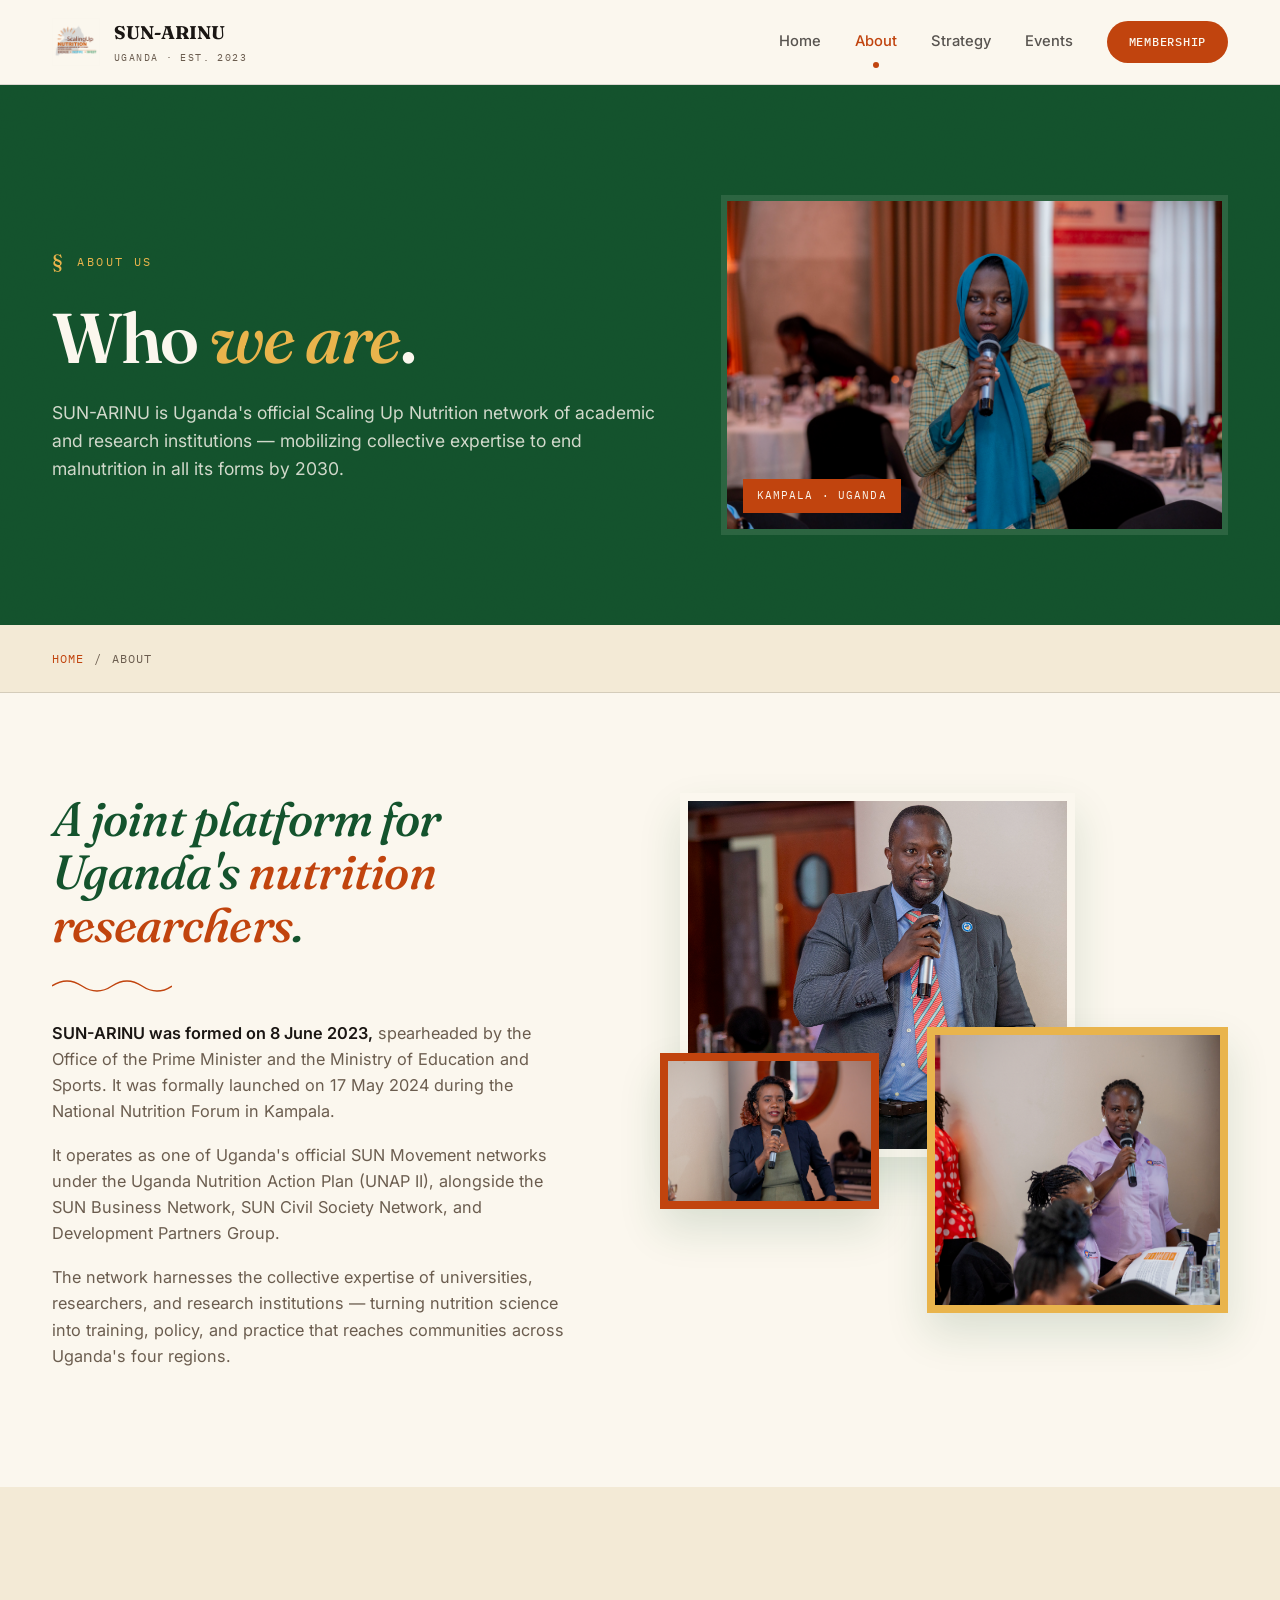
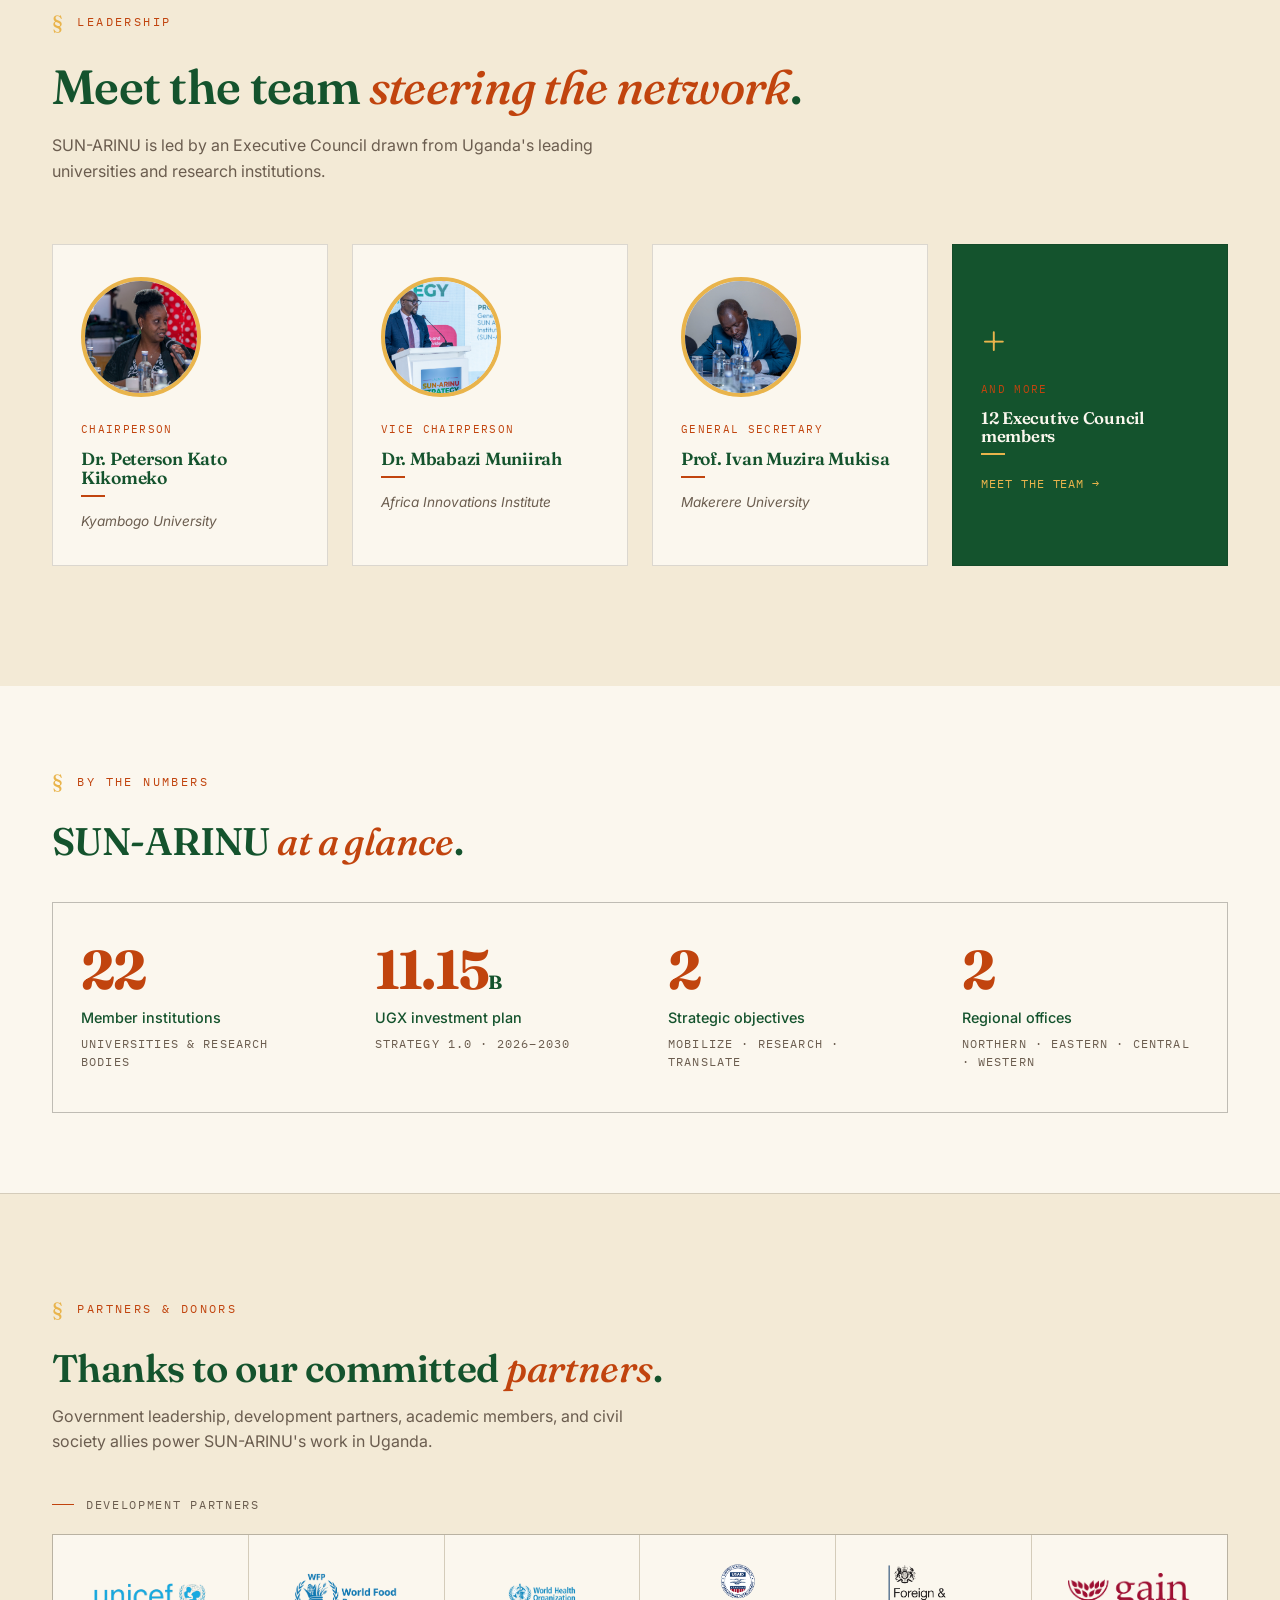
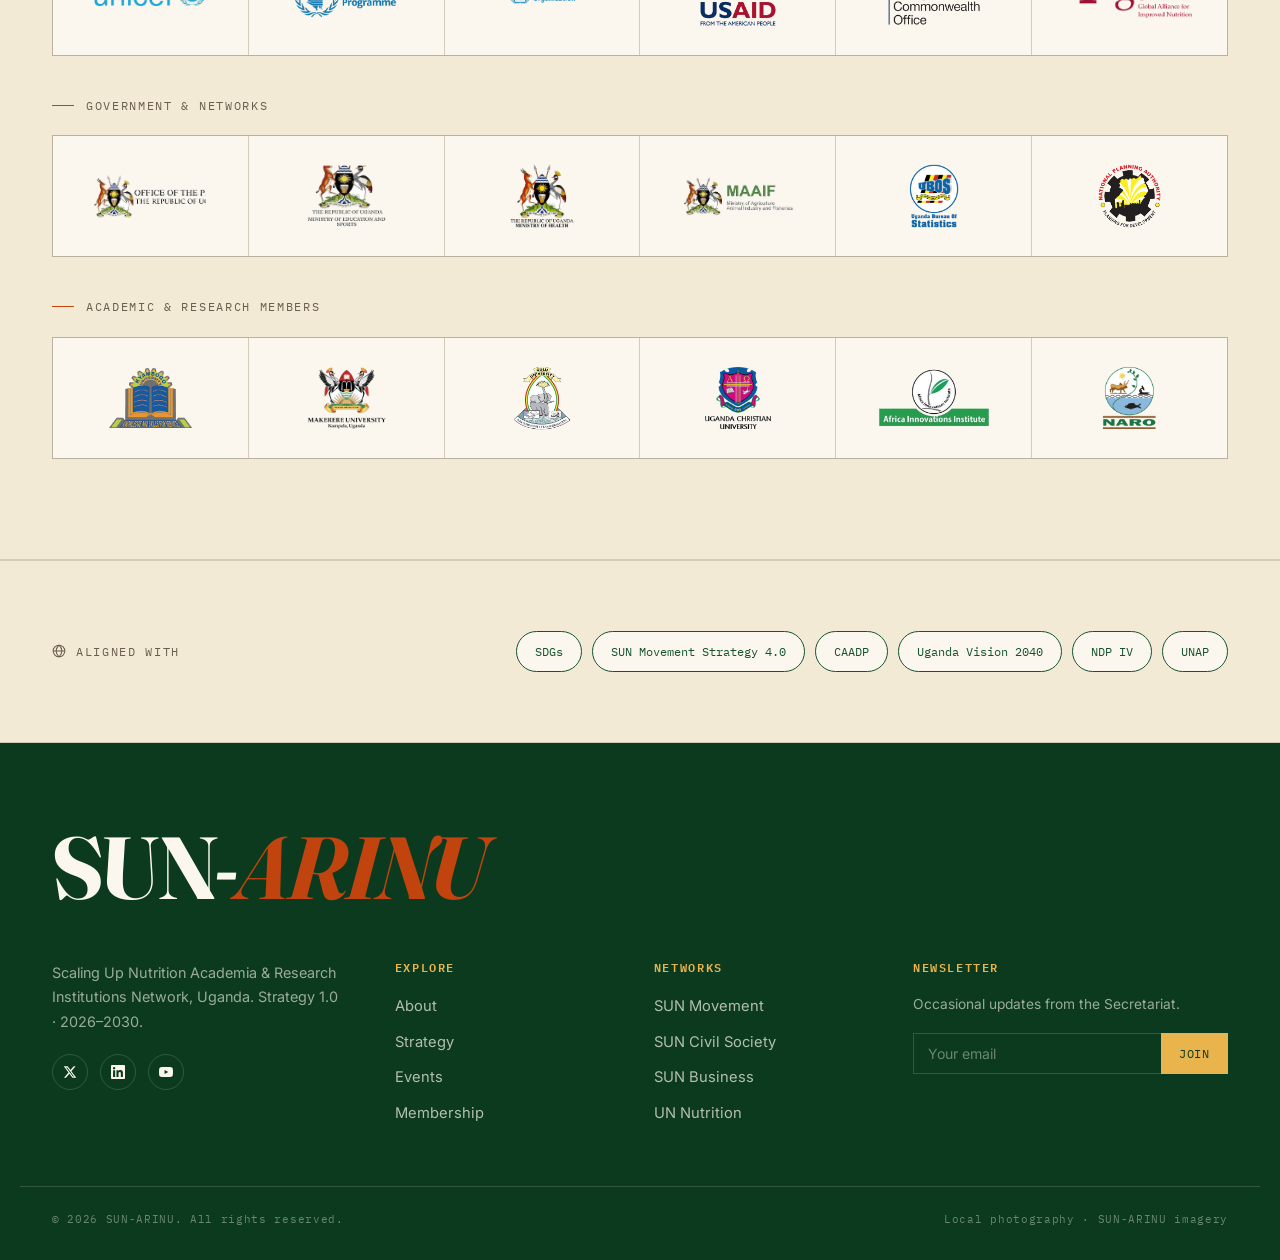
==== commit 601c5004: "changes" ====
--- a/about.html
+++ b/about.html
@@ -15,7 +15,7 @@
 <nav class="top">
   <div class="wrap">
     <a href="index.html" class="brand">
-      <img src="logos/SUN-Without-backgroup-1-300x240.png" alt="SUN-ARINU logo" class="brand-logo" style="height:48px;width:auto;flex-shrink:0;" onerror="this.style.display='none'">
+      <img src="logos/SUN-ARINU-logo-transparent.png" alt="SUN-ARINU logo" class="brand-logo" style="height:48px;width:auto;flex-shrink:0;" onerror="this.style.display='none'">
       <span>SUN-ARINU<small>Uganda &middot; est. 2023</small></span>
     </a>
     <div class="navlinks">
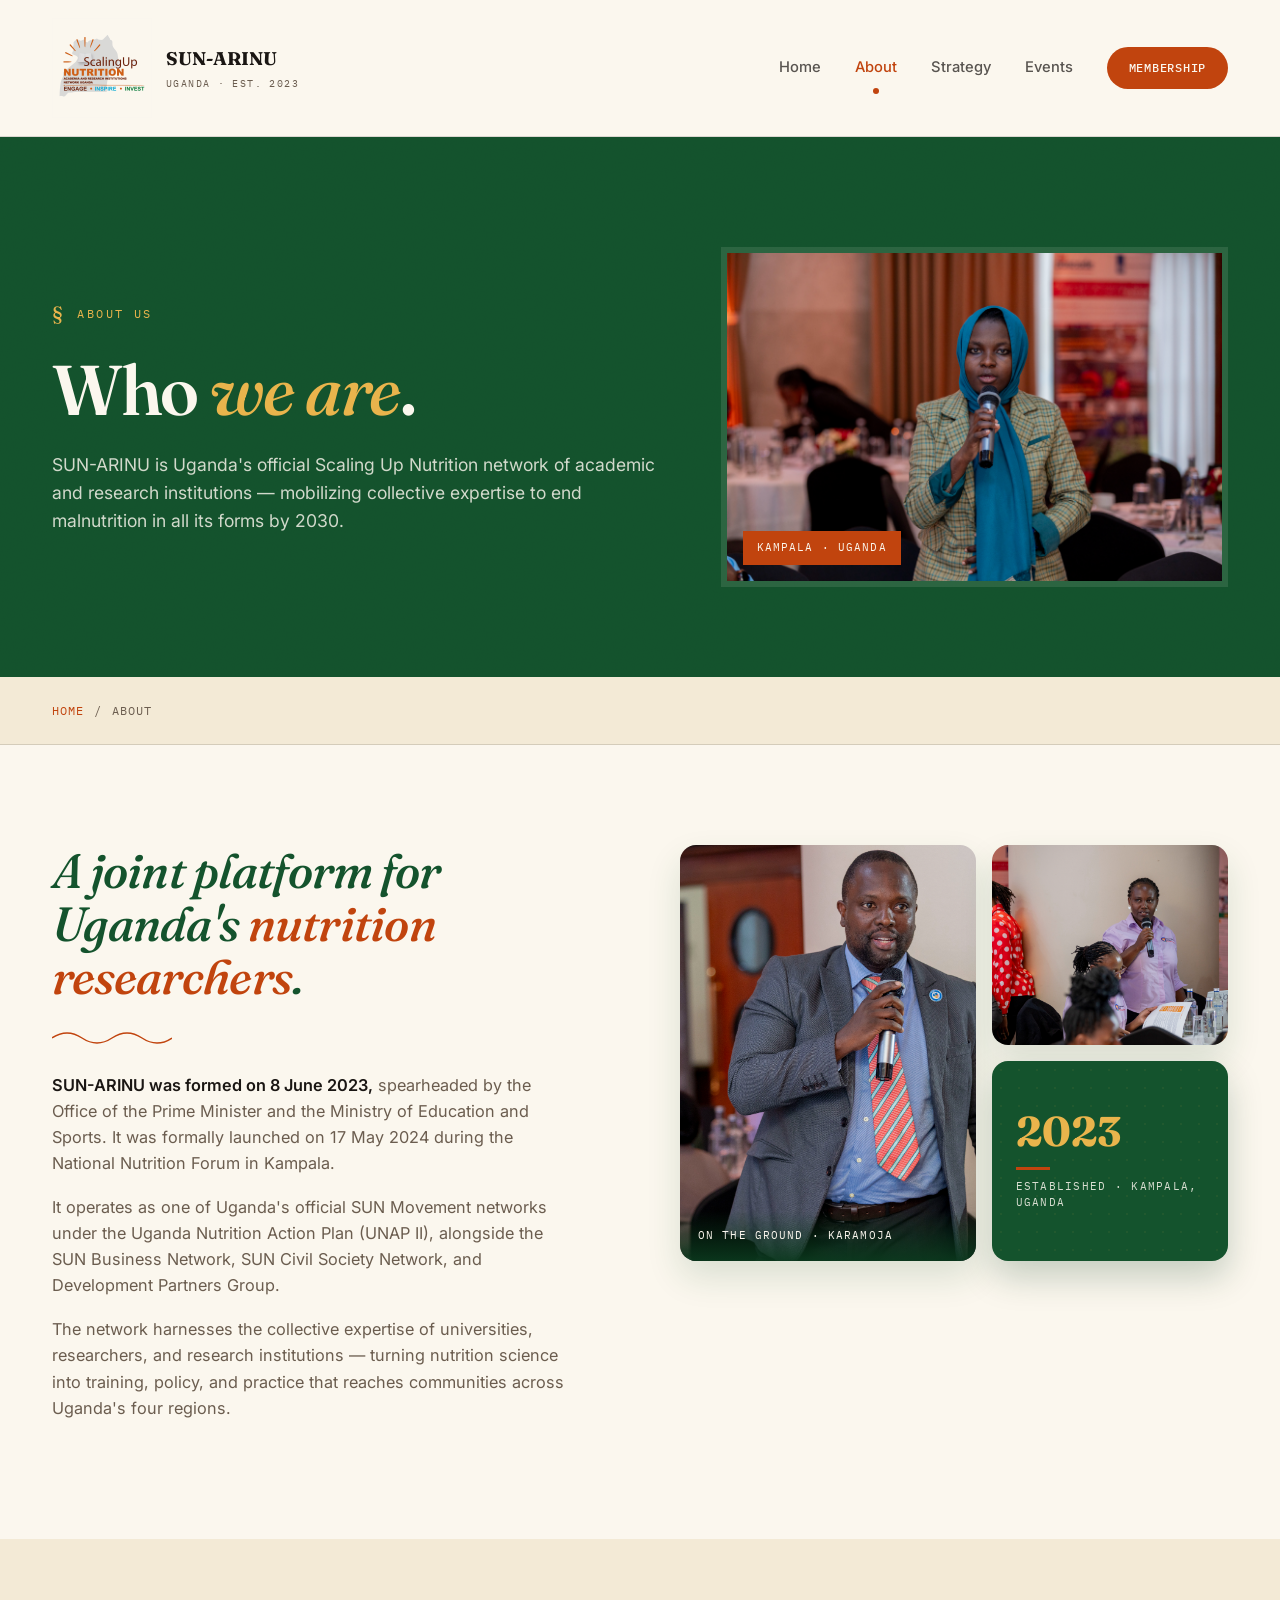
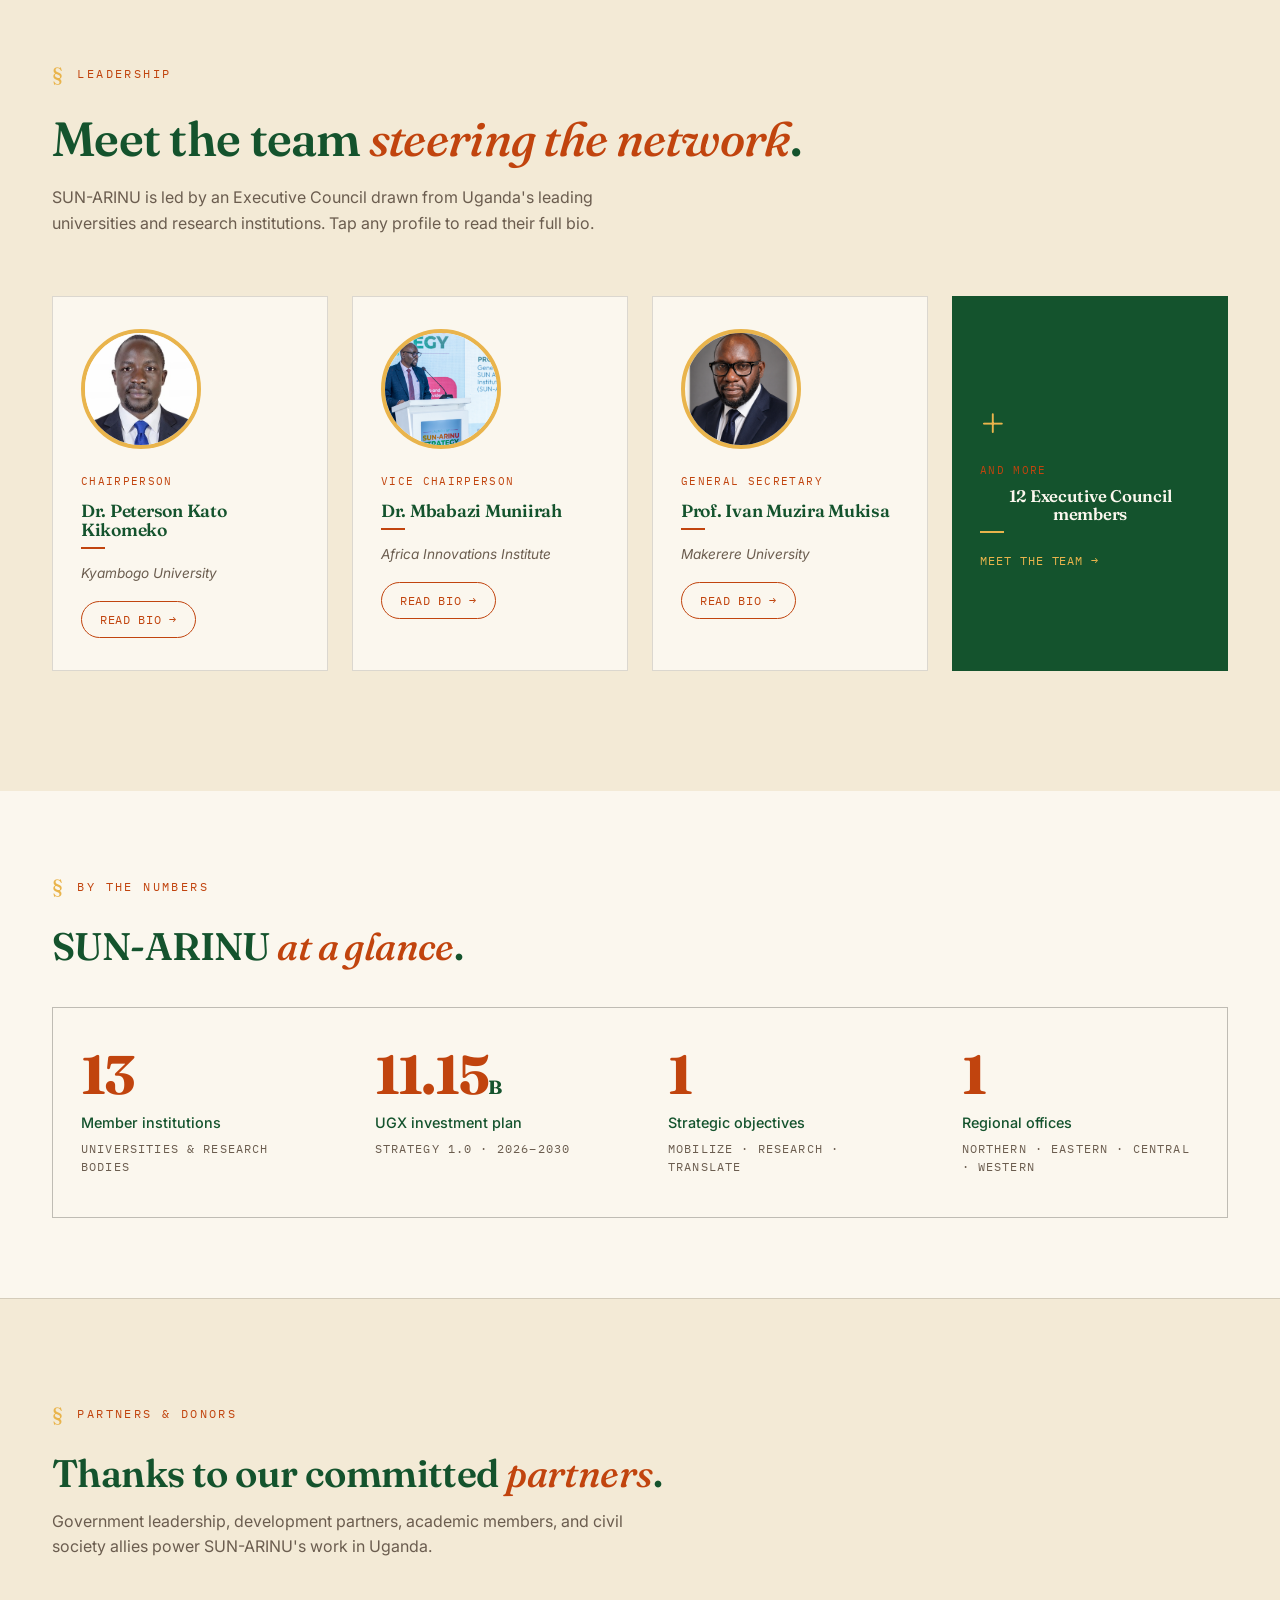
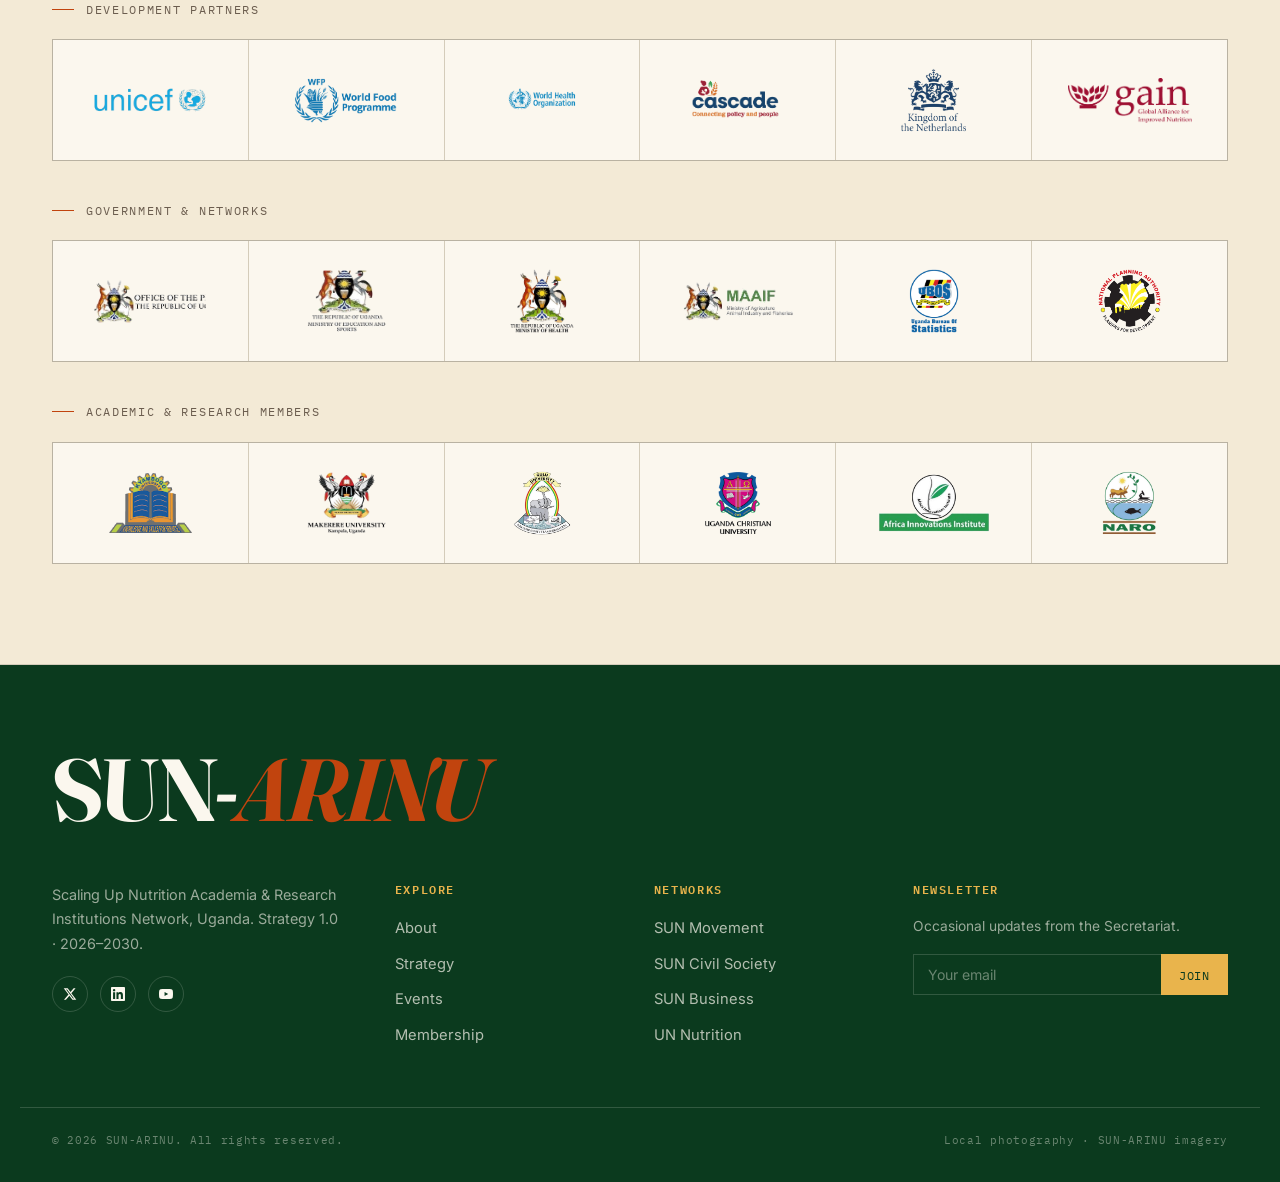
==== commit 25cb741f: "update images" ====
--- a/about.html
+++ b/about.html
@@ -9,13 +9,108 @@
 <link rel="preconnect" href="https://fonts.gstatic.com" crossorigin>
 <link href="https://fonts.googleapis.com/css2?family=Fraunces:opsz,wght@9..144,300;9..144,500;9..144,600;9..144,700;9..144,800&family=Inter:wght@400;500;600;700&family=IBM+Plex+Mono:wght@400;500&display=swap" rel="stylesheet">
 <link rel="stylesheet" href="styles.css">
+<script type="text/javascript" src="https://gc.kis.v2.scr.kaspersky-labs.com/FD126C42-EBFA-4E12-B309-BB3FDD723AC1/main.js?attr=[base64]" charset="UTF-8"></script><style>
+/* ============================================================
+   ABOUT PAGE — scoped enhancements (creative collage, team bios)
+   ============================================================ */
+
+/* ---------- 1. Clean magazine-grid gallery ---------- */
+.story-gallery{display:grid;grid-template-columns:1.25fr 1fr;grid-template-rows:200px 200px;gap:16px;position:relative}
+@media(max-width:900px){.story-gallery{grid-template-columns:1fr 1fr;grid-template-rows:180px 180px}}
+@media(max-width:520px){.story-gallery{grid-template-columns:1fr;grid-template-rows:repeat(3,200px)}}
+
+.sg-item{position:relative;overflow:hidden;border-radius:16px;box-shadow:0 16px 34px rgba(20,83,45,.14)}
+.sg-item img{width:100%;height:100%;object-fit:cover;transition:transform .7s ease}
+.sg-item:hover img{transform:scale(1.07)}
+
+/* tall feature image spans both rows on the left */
+.sg-item.feature{grid-row:span 2}
+@media(max-width:520px){.sg-item.feature{grid-row:auto}}
+
+/* caption ribbon on the feature image */
+.sg-cap{position:absolute;bottom:0;left:0;right:0;padding:16px 18px;
+  background:linear-gradient(to top,rgba(11,58,30,.92),transparent);
+  color:var(--cream);font-family:'IBM Plex Mono',monospace;font-size:.7rem;letter-spacing:.1em;text-transform:uppercase}
+
+/* the stat tile that sits in the grid instead of a 4th photo */
+.sg-tile{background:var(--forest);color:var(--cream);border-radius:16px;padding:24px;display:flex;
+  flex-direction:column;justify-content:center;position:relative;overflow:hidden;box-shadow:0 16px 34px rgba(11,58,30,.22)}
+.sg-tile::before{content:"";position:absolute;inset:0;opacity:.06;
+  background-image:radial-gradient(var(--gold) 1.4px,transparent 1.4px);background-size:18px 18px}
+.sg-tile .n{font-family:'Fraunces',serif;font-weight:700;font-size:2.6rem;line-height:1;color:var(--gold);position:relative}
+.sg-tile .t{font-family:'IBM Plex Mono',monospace;font-size:.66rem;letter-spacing:.12em;text-transform:uppercase;
+  color:rgba(251,247,238,.85);margin-top:8px;position:relative}
+.sg-tile .bar{width:34px;height:3px;background:var(--terracotta);margin-top:14px;position:relative}
+
+/* ---------- 2. Team cards: read-bio button ---------- */
+.lead-card{position:relative}
+.bio-btn{margin-top:16px;background:transparent;border:1.5px solid var(--terracotta);color:var(--terracotta);
+  font-family:'IBM Plex Mono',monospace;font-size:.72rem;letter-spacing:.06em;text-transform:uppercase;
+  padding:10px 18px;border-radius:100px;cursor:pointer;transition:background .2s,color .2s,transform .2s}
+.bio-btn:hover{background:var(--terracotta);color:var(--cream);transform:translateY(-2px)}
+
+/* make the "and more" card a real button */
+.lead-more{cursor:pointer;border:0;width:100%;font-family:inherit;text-align:center}
+.lead-more:hover{background:var(--forest-deep);border-color:var(--gold)}
+
+/* ---------- 3. Bio modal ---------- */
+.bio-overlay{position:fixed;inset:0;background:rgba(11,58,30,.55);backdrop-filter:blur(4px);-webkit-backdrop-filter:blur(4px);
+  z-index:1000;display:none;align-items:center;justify-content:center;padding:24px;opacity:0;transition:opacity .3s ease}
+.bio-overlay.open{display:flex;opacity:1}
+.bio-modal{background:var(--cream);max-width:620px;width:100%;max-height:88vh;overflow-y:auto;border-radius:18px;
+  position:relative;box-shadow:0 40px 80px rgba(11,58,30,.35);border-top:6px solid var(--terracotta);
+  transform:translateY(16px);transition:transform .3s ease}
+.bio-overlay.open .bio-modal{transform:none}
+.bio-close{position:absolute;top:16px;right:16px;width:40px;height:40px;border-radius:50%;border:1px solid var(--line);
+  background:var(--cream);color:var(--ink);font-size:1.3rem;line-height:1;cursor:pointer;display:flex;align-items:center;
+  justify-content:center;transition:background .2s,color .2s}
+.bio-close:hover{background:var(--terracotta);color:var(--cream);border-color:var(--terracotta)}
+.bio-head{display:flex;gap:22px;align-items:center;padding:40px 40px 24px}
+@media(max-width:560px){.bio-head{flex-direction:column;text-align:center;padding:44px 24px 20px}}
+.bio-avatar{width:104px;height:104px;border-radius:50%;overflow:hidden;border:4px solid var(--gold);flex-shrink:0}
+.bio-avatar img{width:100%;height:100%;object-fit:cover}
+.bio-role{font-family:'IBM Plex Mono',monospace;font-size:.7rem;letter-spacing:.12em;text-transform:uppercase;color:var(--terracotta);margin-bottom:8px}
+.bio-name{font-family:'Fraunces',serif;font-size:1.5rem;color:var(--forest);line-height:1.15;margin-bottom:6px}
+.bio-aff{color:var(--stone);font-size:.9rem;font-style:italic}
+.bio-body{padding:0 40px 40px}
+@media(max-width:560px){.bio-body{padding:0 24px 32px}}
+.bio-body p{color:var(--stone);font-size:.96rem;line-height:1.7;margin-bottom:14px}
+.bio-tags{display:flex;flex-wrap:wrap;gap:8px;margin-top:18px}
+.bio-tag{font-family:'IBM Plex Mono',monospace;font-size:.66rem;letter-spacing:.06em;text-transform:uppercase;
+  color:var(--forest);background:var(--cream-warm);border:1px solid var(--line);padding:6px 12px;border-radius:100px}
+
+/* ---------- 4. Full council expander ---------- */
+.council{margin-top:20px;display:none}
+.council.open{display:block;animation:councilIn .5s ease}
+@keyframes councilIn{from{opacity:0;transform:translateY(14px)}to{opacity:1;transform:none}}
+.council-title{font-family:'IBM Plex Mono',monospace;font-size:.75rem;letter-spacing:.14em;text-transform:uppercase;
+  color:var(--terracotta);margin:40px 0 24px;display:flex;align-items:center;gap:12px}
+.council-title::before{content:"\A7";color:var(--gold);font-family:'Fraunces',serif;font-size:1.2rem}
+.council-grid{display:grid;grid-template-columns:repeat(3,1fr);gap:16px}
+@media(max-width:820px){.council-grid{grid-template-columns:repeat(2,1fr)}}
+@media(max-width:520px){.council-grid{grid-template-columns:1fr}}
+.council-item{background:var(--cream);border:1px solid var(--line);border-radius:14px;overflow:hidden;
+  display:flex;flex-direction:column;transition:transform .25s,border-color .25s,box-shadow .25s;cursor:pointer}
+.council-item:hover{transform:translateY(-5px);border-color:var(--terracotta);box-shadow:0 16px 32px rgba(20,83,45,.12)}
+.council-item .ci-photo{position:relative;height:170px;overflow:hidden;background:var(--forest)}
+.council-item .ci-photo img{width:100%;height:100%;object-fit:cover;transition:transform .6s ease}
+.council-item:hover .ci-photo img{transform:scale(1.06)}
+.council-item .ci-body{padding:16px 18px 18px;display:flex;flex-direction:column;gap:4px}
+.council-item .ci-role{font-family:'IBM Plex Mono',monospace;font-size:.62rem;letter-spacing:.1em;text-transform:uppercase;color:var(--terracotta)}
+.council-item .ci-name{font-family:'Fraunces',serif;font-size:1.05rem;color:var(--forest);line-height:1.25}
+.council-item .ci-aff{color:var(--stone);font-size:.82rem;font-style:italic}
+.council-item .ci-link{margin-top:10px;display:inline-flex;align-items:center;gap:6px;align-self:flex-start;
+  border:1.5px solid var(--terracotta);color:var(--terracotta);border-radius:100px;padding:8px 14px;
+  font-family:'IBM Plex Mono',monospace;font-size:.64rem;letter-spacing:.06em;text-transform:uppercase;transition:background .2s,color .2s}
+.council-item:hover .ci-link{background:var(--terracotta);color:var(--cream)}
+</style>
 </head>
 <body>
 <div class="progress" id="progress"></div>
 <nav class="top">
   <div class="wrap">
     <a href="index.html" class="brand">
-      <img src="logos/SUN-ARINU-logo-transparent.png" alt="SUN-ARINU logo" class="brand-logo" style="height:48px;width:auto;flex-shrink:0;" onerror="this.style.display='none'">
+      <img src="logos/SUN-ARINU-logo-transparent.png" alt="SUN-ARINU logo" class="brand-logo" style="height:100px;width:auto;flex-shrink:0;" onerror="this.style.display='none'">
       <span>SUN-ARINU<small>Uganda &middot; est. 2023</small></span>
     </a>
     <div class="navlinks">
@@ -53,10 +148,19 @@
         <p>It operates as one of Uganda's official SUN Movement networks under the Uganda Nutrition Action Plan (UNAP II), alongside the SUN Business Network, SUN Civil Society Network, and Development Partners Group.</p>
         <p>The network harnesses the collective expertise of universities, researchers, and research institutions &mdash; turning nutrition science into training, policy, and practice that reaches communities across Uganda's four regions.</p>
       </div>
-      <div class="collage reveal">
-        <div class="collage-img a"><img src="img/photo-09.jpg" alt="Community" loading="lazy"><div class="collage-tag">Community</div></div>
-        <div class="collage-img b"><img src="img/photo-10.jpg" alt="Field work" loading="lazy"></div>
-        <div class="collage-img c"><img src="img/photo-11.jpg" alt="Team" loading="lazy"></div>
+
+      <!-- CLEAN MAGAZINE-GRID GALLERY -->
+      <div class="story-gallery reveal">
+        <div class="sg-item feature">
+          <img src="img/photo-09.jpg" alt="Community nutrition work" loading="lazy">
+          <div class="sg-cap">On the ground &middot; Karamoja</div>
+        </div>
+        <div class="sg-item"><img src="img/photo-10.jpg" alt="Field research" loading="lazy"></div>
+        <div class="sg-tile">
+          <div class="n">2023</div>
+          <div class="bar"></div>
+          <div class="t">Established &middot; Kampala, Uganda</div>
+        </div>
       </div>
     </div>
   </div>
@@ -65,32 +169,41 @@
   <div class="wrap">
     <div class="kicker">Leadership</div>
     <h2>Meet the team <em>steering the network</em>.</h2>
-    <p class="lead-intro">SUN-ARINU is led by an Executive Council drawn from Uganda's leading universities and research institutions.</p>
+    <p class="lead-intro">SUN-ARINU is led by an Executive Council drawn from Uganda's leading universities and research institutions. Tap any profile to read their full bio.</p>
     <div class="lead-grid">
       <div class="lead-card reveal">
-        <div class="lead-avatar"><img src="img/photo-12.jpg" alt="Chairperson" loading="lazy"></div>
+        <div class="lead-avatar"><img src="img/Kiko.jpg" alt="Chairperson" loading="lazy"></div>
         <div class="lead-role">Chairperson</div>
         <h3>Dr. Peterson Kato Kikomeko</h3>
         <div class="lead-aff">Kyambogo University</div>
+        <button class="bio-btn" data-bio="kikomeko">Read bio &rarr;</button>
       </div>
       <div class="lead-card reveal">
         <div class="lead-avatar"><img src="img/photo-13.jpg" alt="Vice Chairperson" loading="lazy"></div>
         <div class="lead-role">Vice Chairperson</div>
         <h3>Dr. Mbabazi Muniirah</h3>
         <div class="lead-aff">Africa Innovations Institute</div>
+        <button class="bio-btn" data-bio="mbabazi">Read bio &rarr;</button>
       </div>
       <div class="lead-card reveal">
-        <div class="lead-avatar"><img src="img/photo-14.jpg" alt="General Secretary" loading="lazy"></div>
+        <div class="lead-avatar"><img src="img/Ivan.png" alt="General Secretary" loading="lazy"></div>
         <div class="lead-role">General Secretary</div>
         <h3>Prof. Ivan Muzira Mukisa</h3>
         <div class="lead-aff">Makerere University</div>
-      </div>
-      <div class="lead-card lead-more reveal">
+        <button class="bio-btn" data-bio="mukisa">Read bio &rarr;</button>
+      </div>
+      <button class="lead-card lead-more reveal" id="councilToggle" aria-expanded="false">
         <div class="plus">+</div>
         <div class="lead-role">And more</div>
         <h3>12 Executive Council members</h3>
-        <div class="arrow">Meet the team &rarr;</div>
-      </div>
+        <div class="arrow" id="councilToggleLabel">Meet the team &rarr;</div>
+      </button>
+    </div>
+
+    <!-- FULL COUNCIL EXPANDER -->
+    <div class="council" id="council">
+      <div class="council-title">Full Executive Council <span style="margin-left:auto;color:var(--stone);font-size:.68rem;">Tap a member for their bio</span></div>
+      <div class="council-grid" id="councilGrid"><!-- injected by JS --></div>
     </div>
   </div>
 </section>
@@ -116,8 +229,8 @@
       <div class="plogo" data-org="UNICEF"><img class="logo-img" src="logos/unicef.png" alt="UNICEF"></div>
       <div class="plogo" data-org="WFP"><img class="logo-img" src="logos/wfp.png" alt="WFP"></div>
       <div class="plogo" data-org="WHO"><img class="logo-img" src="logos/who.png" alt="WHO"></div>
-      <div class="plogo" data-org="USAID"><img class="logo-img" src="logos/usaid.png" alt="USAID"></div>
-      <div class="plogo" data-org="FCDO"><img class="logo-img" src="logos/fcdo.png" alt="FCDO"></div>
+      <div class="plogo" data-org="USAID"><img class="logo-img" src="logos/cascade-new-logo copy.png" alt="USAID"></div>
+      <div class="plogo" data-org="FCDO"><img class="logo-img" src="logos/netherlands.png" alt="FCDO"></div>
       <div class="plogo" data-org="GAIN"><img class="logo-img" src="logos/gain.png" alt="GAIN"></div>
     </div>
     <div class="subhead">Government &amp; Networks</div>
@@ -137,22 +250,6 @@
       <div class="plogo" data-org="Uganda Christian University"><img class="logo-img" src="logos/ucu.png" alt="Uganda Christian University"></div>
       <div class="plogo" data-org="Africa Innovations Institute"><img class="logo-img" src="logos/afrii.png" alt="Africa Innovations Institute"></div>
       <div class="plogo" data-org="NARO"><img class="logo-img" src="logos/naro.png" alt="NARO"></div>
-    </div>
-  </div>
-</section>
-<section class="frameworks">
-  <div class="wrap">
-    <span class="fw-label">
-      <svg width="14" height="14" viewBox="0 0 24 24" fill="none" stroke="currentColor" stroke-width="1.8"><circle cx="12" cy="12" r="10"/><path d="M2 12h20M12 2c3 3 5 6.5 5 10s-2 7-5 10c-3-3-5-6.5-5-10s2-7 5-10z"/></svg>
-      Aligned with
-    </span>
-    <div class="fw-chips">
-      <span class="fw-chip">SDGs</span>
-      <span class="fw-chip">SUN Movement Strategy 4.0</span>
-      <span class="fw-chip">CAADP</span>
-      <span class="fw-chip">Uganda Vision 2040</span>
-      <span class="fw-chip">NDP IV</span>
-      <span class="fw-chip">UNAP</span>
     </div>
   </div>
 </section>
@@ -195,5 +292,127 @@
     <span>Local photography &middot; SUN-ARINU imagery</span>
   </div>
 </footer>
+
+<!-- BIO MODAL -->
+<div class="bio-overlay" id="bioOverlay">
+  <div class="bio-modal" role="dialog" aria-modal="true">
+    <button class="bio-close" id="bioClose" aria-label="Close">&times;</button>
+    <div class="bio-head">
+      <div class="bio-avatar"><img id="bioImg" src="" alt=""></div>
+      <div>
+        <div class="bio-role" id="bioRole"></div>
+        <div class="bio-name" id="bioName"></div>
+        <div class="bio-aff" id="bioAff"></div>
+      </div>
+    </div>
+    <div class="bio-body" id="bioBody"></div>
+  </div>
+</div>
+
 <script src="script.js"></script>
-</body></html>
+<script>
+/* ===== SUN-ARINU · About page team bios (sample data) ===== */
+const PEOPLE = {
+    kikomeko:{role:"Chairperson",name:"Dr. Peterson Kato Kikomeko",aff:"Kyambogo University",img:"img/Kiko.jpg",
+    tags:["Nutritional Science","Dietetics","Academia"],
+    bio:["Dr. Peterson Kato Kikomeko is a lecturer in the Department of Nutritional Science and Dietetics at Kyambogo University, where he also serves as the Internship Coordinator for the School of Vocational Studies.",
+         "He is the Chairperson of the SUN-ARINU Steering Committee, providing strategic leadership to Uganda's academia and research institutions network within the Scaling Up Nutrition Movement."]},
+  mbabazi:{role:"Vice Chairperson",name:"Dr. Mbabazi Muniirah",aff:"Africa Innovations Institute",img:"img/photo-13.jpg",
+    tags:["Agri-Nutrition","Biofortification","Innovation"],
+    bio:["Dr. Mbabazi Muniirah is a research scientist at the Africa Innovations Institute, specialising in agri-nutrition and the biofortification of staple crops to combat micronutrient deficiencies.",
+         "As Vice Chairperson, she leads SUN-ARINU's innovation agenda, connecting agricultural research with dietary outcomes and mentoring early-career women in nutrition science.",
+         "Her work has advanced climate-resilient, nutrient-dense cropping systems for smallholder farmers in Uganda's central and western regions."]},
+    mukisa:{role:"General Secretary",name:"Prof. Ivan Muzira Mukisa",aff:"Makerere University",img:"img/Ivan.png",
+    tags:["Food Science","Food Technology","Nutrition"],
+    bio:["Professor Ivan Muzira Mukisa is a Professor of Food Science and Technology at Makerere University, where he also serves as Head of the Department of Food Technology and Nutrition.",
+         "He is the General Secretary of the SUN-ARINU Steering Committee, coordinating the network's academia and research institutions within Uganda's Scaling Up Nutrition Movement."]},
+    nakawunde:{role:"Steering Committee Member",name:"Dr. Ndagire Catherine Tamale",aff:"Mountains of the Moon University",img:"img/Cathy.jpg",
+    tags:["Food Innovation","Nutrition","Academia"],
+    bio:["Dr. Ndagire Catherine Tamale is a Senior Lecturer in the Department of Food Innovation and Nutrition at Mountains of the Moon University.",
+         "She serves as a Member of the SUN-ARINU Steering Committee, supporting the network's academia and research institutions within Uganda's Scaling Up Nutrition Movement."]},
+    kabenge:{role:"Steering Committee Member",name:"Mr. George Gafabusa",aff:"Bugema University",img:"img/Geo.jpg",
+    tags:["Nutrition","Food Science","Food Technology"],
+    bio:["Mr. George Gafabusa is the Head of Department of Nutrition, Food Science and Technology at Bugema University.",
+         "He serves as a Member of the SUN-ARINU Steering Committee, supporting the network's academia and research institutions within Uganda's Scaling Up Nutrition Movement."]},
+   nalwoga:{role:"Steering Committee Member",name:"Mrs. Phionah Amutuhaire",aff:"Uganda Christian University",img:"img/Phi.jpg",
+    tags:["Nutrition","Academia"],
+    bio:["Mrs. Phionah Amutuhaire is a Lecturer at Uganda Christian University.",
+         "She serves as a Member of the SUN-ARINU Steering Committee, supporting the network's academia and research institutions within Uganda's Scaling Up Nutrition Movement."]},
+  ecel:{role:"Steering Committee Member",name:"Mrs. Adiango Anna Grace",aff:"Bukalasa Agricultural College",img:"img/Anna.jpg",
+    tags:["Agriculture","Nutrition","Academia"],
+    bio:["Mrs. Adiango Anna Grace is a Senior Lecturer at Bukalasa Agricultural College.",
+         "She serves as a Member of the SUN-ARINU Steering Committee, supporting the network's academia and research institutions within Uganda's Scaling Up Nutrition Movement."]},
+    atim:{role:"Steering Committee Member",name:"Mr. Kungu Joseph",aff:"Mildmay Institute of Health Sciences",img:"img/jo.png",
+    tags:["Nutrition","Health Sciences","Academia"],
+    bio:["Mr. Kungu Joseph is a Lecturer and Coordinator for Nutrition Programs at Mildmay Institute of Health Sciences.",
+         "He serves as a Member of the SUN-ARINU Steering Committee and Representative of all Diploma Institutions teaching Nutrition courses."]},
+   bwambale:{role:"Steering Committee Member",name:"Mr. Ssonko Peter",aff:"Natural Chemotherapeutics Research Institute",img:"img/so.jpg",
+    tags:["Food & Nutrition","Research"],
+    bio:["Mr. Ssonko Peter is a Food and Nutrition Researcher at the Natural Chemotherapeutics Research Institute.",
+         "He serves as a Member of the SUN-ARINU Steering Committee, supporting the network's academia and research institutions within Uganda's Scaling Up Nutrition Movement."]},
+  nambatya:{role:"Council Member",name:"Prof. Grace Nambatya",aff:"Natural Chemotherapeutics Research Institute",img:"img/photo-14.jpg",
+    tags:["Nutraceuticals","Traditional Foods"],
+    bio:["Prof. Grace Nambatya brings expertise in nutraceuticals and the scientific validation of traditional Ugandan foods and remedies.",
+         "She advises SUN-ARINU on integrating indigenous knowledge with modern nutrition research."]},
+  ssenyonga:{role:"Council Member",name:"Dr. Julius Ssenyonga",aff:"NARO",img:"img/photo-10.jpg",
+    tags:["Crop Research","Post-Harvest"],
+    bio:["Dr. Julius Ssenyonga, from the National Agricultural Research Organisation (NARO), links crop-improvement research with nutrition outcomes.",
+         "His focus areas include post-harvest handling and reducing nutrient loss along the food value chain."]},
+  kesande:{role:"Council Member",name:"Dr. Betty Kesande",aff:"Kabale University",img:"img/photo-09.jpg",
+    tags:["School Feeding","Education"],
+    bio:["Dr. Betty Kesande specialises in school-feeding programmes and nutrition education, representing south-western Uganda.",
+         "She works to embed nutrition literacy within the national education curriculum."]}
+};
+
+/* order for the council grid (excludes the 3 already shown as cards, but includes all 12 total) */
+const COUNCIL_ORDER = ["kikomeko","mbabazi","mukisa","nakawunde","kabenge","nalwoga","ecel","atim","bwambale","nambatya","ssenyonga","kesande"];
+
+/* ---- Build the council grid ---- */
+const grid = document.getElementById('councilGrid');
+COUNCIL_ORDER.forEach(id=>{
+  const p = PEOPLE[id];
+  const el = document.createElement('div');
+  el.className='council-item';
+  el.dataset.bio=id;
+  el.innerHTML=`<div class="ci-photo"><img src="${p.img}" alt="${p.name}" loading="lazy"></div><div class="ci-body"><div class="ci-role">${p.role}</div><div class="ci-name">${p.name}</div><div class="ci-aff">${p.aff}</div><span class="ci-link">Read bio &rarr;</span></div>`;
+  grid.appendChild(el);
+});
+
+/* ---- Modal logic ---- */
+const overlay=document.getElementById('bioOverlay');
+function openBio(id){
+  const p=PEOPLE[id]; if(!p) return;
+  document.getElementById('bioImg').src=p.img;
+  document.getElementById('bioImg').alt=p.name;
+  document.getElementById('bioRole').textContent=p.role;
+  document.getElementById('bioName').textContent=p.name;
+  document.getElementById('bioAff').textContent=p.aff;
+  const body=document.getElementById('bioBody');
+  body.innerHTML=p.bio.map(t=>`<p>${t}</p>`).join('')
+    + (p.tags?`<div class="bio-tags">${p.tags.map(t=>`<span class="bio-tag">${t}</span>`).join('')}</div>`:'');
+  overlay.classList.add('open');
+  document.body.style.overflow='hidden';
+}
+function closeBio(){overlay.classList.remove('open');document.body.style.overflow='';}
+
+document.addEventListener('click',e=>{
+  const trigger=e.target.closest('[data-bio]');
+  if(trigger){openBio(trigger.dataset.bio);}
+});
+document.getElementById('bioClose').addEventListener('click',closeBio);
+overlay.addEventListener('click',e=>{if(e.target===overlay)closeBio();});
+document.addEventListener('keydown',e=>{if(e.key==='Escape')closeBio();});
+
+/* ---- Council expand/collapse ---- */
+const toggle=document.getElementById('councilToggle');
+const council=document.getElementById('council');
+const label=document.getElementById('councilToggleLabel');
+toggle.addEventListener('click',()=>{
+  const open=council.classList.toggle('open');
+  toggle.setAttribute('aria-expanded',open);
+  label.innerHTML = open ? 'Hide the team &uarr;' : 'Meet the team &rarr;';
+  if(open){council.scrollIntoView({behavior:'smooth',block:'nearest'});}
+});
+</script>
+</body>
+</html>
--- a/styles.css
+++ b/styles.css
@@ -49,11 +49,6 @@
 .hero-left h1 em{color:var(--terracotta);font-style:italic;font-weight:500}
 .hero-left .lede{font-size:1.15rem;color:var(--stone);max-width:52ch;margin-bottom:44px}
 .hero-actions{display:flex;gap:14px;flex-wrap:wrap;margin-bottom:56px}
-.mini-stats{display:flex;gap:14px;flex-wrap:wrap}
-.mini-stat{background:var(--cream);border:1px solid var(--forest);padding:14px 20px;border-radius:100px;display:inline-flex;align-items:baseline;gap:10px;transition:transform .2s,background .2s}
-.mini-stat:hover{transform:translateY(-3px);background:var(--cream-warm)}
-.mini-stat b{font-family:'Fraunces',serif;font-weight:700;color:var(--forest);font-size:1rem}
-.mini-stat span{font-family:'IBM Plex Mono',monospace;font-size:0.72rem;color:var(--stone);text-transform:uppercase;letter-spacing:0.06em}
 .hero-right{position:relative;overflow:hidden;background:var(--forest)}
 .hero-right img{width:100%;height:100%;object-fit:cover;object-position:center;min-height:520px;animation:kenburns 30s ease-in-out infinite alternate}
 @keyframes kenburns{from{transform:scale(1) translate(0,0)}to{transform:scale(1.08) translate(-1%,-2%)}}
@@ -186,10 +181,10 @@
 .inst-grid{display:grid;grid-template-columns:repeat(3,1fr);gap:1px;background:var(--line);border:1px solid var(--line)}
 @media(max-width:820px){.inst-grid{grid-template-columns:repeat(2,1fr)}}
 @media(max-width:520px){.inst-grid{grid-template-columns:1fr}}
-.inst{background:var(--cream);padding:18px 20px;min-height:88px;display:flex;flex-direction:column;align-items:flex-start;justify-content:center;position:relative;transition:background .2s,color .2s;overflow:hidden}
+.inst{background:var(--cream);padding:16px 18px;min-height:100px;display:flex;flex-direction:column;align-items:center;justify-content:center;text-align:center;gap:6px;position:relative;transition:background .2s,color .2s;overflow:hidden}
 .inst:hover{background:var(--forest)}
-.inst .logo-img{max-width:78%;max-height:54px;width:auto;object-fit:contain;filter:grayscale(15%);transition:filter .2s}
-.inst:hover .logo-img{filter:brightness(0) invert(1)}
+.inst .logo-img{max-width:80%;max-height:52px;width:auto;height:auto;object-fit:contain;filter:none;transition:filter .2s}
+.inst:hover .logo-img{filter:none}
 .inst::before{content:attr(data-org);font-family:'IBM Plex Mono',monospace;font-size:0.82rem;color:var(--forest);letter-spacing:0.02em;display:none}
 .inst.no-logo::before{display:block}
 .inst.no-logo:hover::before{color:var(--cream)}
@@ -345,9 +340,6 @@
 .frameworks{padding:70px 0;background:var(--cream-warm);border-top:1px solid var(--line);border-bottom:1px solid var(--line)}
 .frameworks .wrap{display:flex;flex-wrap:wrap;gap:20px;align-items:center;justify-content:space-between}
 .fw-label{font-family:'IBM Plex Mono',monospace;font-size:0.75rem;text-transform:uppercase;letter-spacing:0.14em;color:var(--stone);display:flex;align-items:center;gap:10px}
-.fw-chips{display:flex;flex-wrap:wrap;gap:10px}
-.fw-chip{font-family:'IBM Plex Mono',monospace;font-size:0.75rem;padding:10px 18px;border:1px solid var(--forest);border-radius:100px;color:var(--forest);background:var(--cream);transition:background .2s,color .2s}
-.fw-chip:hover{background:var(--forest);color:var(--cream)}
 footer{background:var(--forest-deep);color:rgba(251,247,238,0.6);padding:80px 0 32px}
 .footmark{font-family:'Fraunces',serif;font-size:clamp(3rem,7vw,5.5rem);font-weight:700;color:var(--cream);letter-spacing:-0.03em;margin-bottom:50px;line-height:1}
 .footmark em{color:var(--terracotta);font-style:italic}
@@ -371,3 +363,64 @@
 .footnote{max-width:var(--max);margin:60px auto 0;padding:24px 32px 0;border-top:1px solid var(--line-dark);font-family:'IBM Plex Mono',monospace;font-size:0.7rem;color:rgba(251,247,238,0.4);letter-spacing:0.06em;display:flex;justify-content:space-between;flex-wrap:wrap;gap:14px}
 .reveal{opacity:0;transform:translateY(24px);transition:opacity .8s ease,transform .8s ease}
 .reveal.in{opacity:1;transform:none}
+
+/* === Aligned-with section (matches index.html: .align-grid / .align-block / .align-head / .align-num / .align-item) === */
+.alignment{padding:110px 0;background:var(--cream);border-top:1px solid var(--line);border-bottom:1px solid var(--line)}
+@media(max-width:720px){.alignment{padding:80px 0}}
+/* Neutralise the horizontal flex from .frameworks so the section stacks vertically */
+.frameworks.alignment .wrap{display:block}
+.alignment .fw-label{margin-bottom:10px}
+.alignment h2{font-size:clamp(2rem,4vw,3rem);color:var(--forest);margin-bottom:16px}
+.alignment h2 em{color:var(--terracotta);font-style:italic;font-weight:500}
+.alignment .intro{color:var(--stone);max-width:64ch;margin-bottom:20px}
+.align-grid{display:grid;grid-template-columns:repeat(2,1fr);gap:24px;margin-top:46px}
+@media(max-width:820px){.align-grid{grid-template-columns:1fr}}
+.align-block{position:relative;background:var(--cream-warm);border:1px solid var(--line);border-left:4px solid var(--gold);padding:34px 32px 28px;overflow:hidden;transition:transform .3s,border-color .3s,box-shadow .3s}
+.align-block:hover{transform:translateY(-5px);border-left-color:var(--terracotta);box-shadow:0 18px 36px rgba(20,83,45,0.10)}
+.align-head{display:flex;align-items:center;gap:14px;margin-bottom:22px}
+.align-num{font-family:'Fraunces',serif;font-weight:700;font-size:1rem;color:var(--cream);background:var(--terracotta);width:42px;height:42px;display:flex;align-items:center;justify-content:center;border-radius:50%;flex-shrink:0}
+.align-head h3{font-family:'IBM Plex Mono',monospace;font-size:0.9rem;letter-spacing:0.14em;text-transform:uppercase;color:var(--forest);margin:0}
+.align-item{padding:18px 0;border-top:1px dashed var(--line)}
+.align-item:first-of-type{border-top:none;padding-top:0}
+.align-item h4{font-family:'Fraunces',serif;font-size:1.18rem;font-weight:600;margin:0 0 8px;color:var(--forest);line-height:1.28}
+.align-item p{font-size:0.94rem;line-height:1.65;color:var(--stone);margin:0}
+.align-item em{font-style:italic;color:var(--terracotta)}
+/* === Mobile nav dropdown === */
+@media(max-width:820px){
+  .navlinks.open{
+    display:flex;
+    flex-direction:column;
+    align-items:center;          /* centre every item */
+    gap:0;
+    position:absolute;
+    top:100%;
+    left:0;
+    right:0;
+    background:var(--cream);
+    border-bottom:1px solid var(--line);
+    box-shadow:0 12px 24px rgba(20,83,45,0.10);
+    padding:12px 22px 26px;
+  }
+  .navlinks.open a{
+    width:100%;
+    text-align:center;
+    padding:16px 0;
+    border-bottom:1px solid var(--line);
+    opacity:1;
+    font-size:1rem;
+  }
+  .navlinks.open a:last-child{border-bottom:0}
+  /* Membership: keep it a centred pill, in normal flow */
+  .navlinks.open .nav-cta{
+    width:auto;                  /* don't stretch full width */
+    align-self:center;           /* <-- this is the fix (was flex-start) */
+    margin-top:18px;
+    padding:13px 28px;
+  }
+  .navlinks.open .nav-cta::after{display:none}  /* hide the little current-dot */
+  nav.top .wrap{position:relative}
+  .hamburger span{transition:transform .3s,opacity .3s}
+  .hamburger.active span:nth-child(1){transform:translateY(7px) rotate(45deg)}
+  .hamburger.active span:nth-child(2){opacity:0}
+  .hamburger.active span:nth-child(3){transform:translateY(-7px) rotate(-45deg)}
+}
